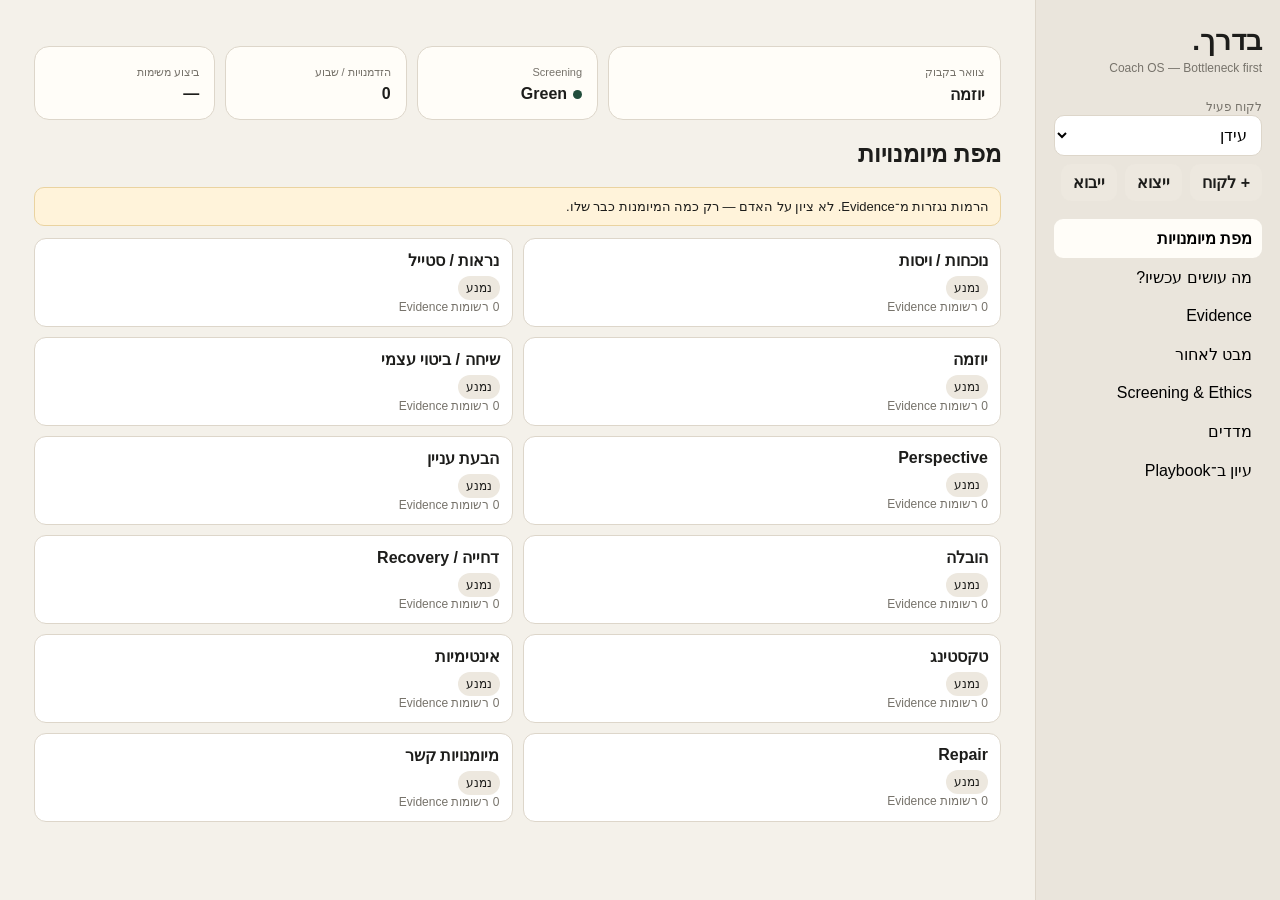
==== coach/index.html @ 65c81661 "Add files via upload" ====
<!DOCTYPE html>
<html lang="he" dir="rtl">
<head>
<meta charset="utf-8"><meta name="viewport" content="width=device-width,initial-scale=1">
<title>בדרך — Coach OS</title>
<style>
:root{--bg:#f4f1ea;--panel:#fffdf8;--ink:#1d1d1b;--muted:#77736b;--line:#ddd6ca;--green:#214d3b;--green2:#dfe9e3;--yellow:#9d7a37;--red:#9f4940;--soft:#ede8df}
*{box-sizing:border-box}
body{margin:0;font-family:Arial,sans-serif;background:var(--bg);color:var(--ink)}
.app{display:grid;grid-template-columns:245px 1fr;min-height:100vh}
aside{background:#eae5dc;border-left:1px solid var(--line);padding:24px 18px;position:sticky;top:0;height:100vh}
.brand{font-size:28px;font-weight:800}.sub,.tiny,.note{color:var(--muted);font-size:12px}.sub{margin:4px 0 22px}
button,input,textarea,select{font:inherit}
input,textarea,select{width:100%;padding:10px;border:1px solid var(--line);border-radius:10px;background:#fff}
textarea{min-height:85px;resize:vertical;line-height:1.5}
.row{display:flex;gap:8px;align-items:center;flex-wrap:wrap}
.btn{border:0;border-radius:10px;padding:9px 12px;background:var(--green);color:#fff;font-weight:700;cursor:pointer}
.btn.secondary{background:var(--soft);color:var(--ink)}
nav{margin-top:18px}
nav button{width:100%;border:0;background:transparent;text-align:right;padding:10px;border-radius:9px;cursor:pointer}
nav button.active{background:var(--panel);font-weight:700}
main{padding:28px 34px 60px;max-width:1250px;width:100%;margin:auto}
.topbar{display:grid;grid-template-columns:1.3fr repeat(3,.6fr);gap:10px;margin-bottom:18px}
.topcard,.card{background:var(--panel);border:1px solid var(--line);border-radius:15px;padding:15px}
.topcard small{color:var(--muted);font-size:11px}.topcard b{display:block;margin-top:5px}
.page{display:none}.page.active{display:block}
.grid{display:grid;grid-template-columns:1fr 1fr;gap:14px}
.skills{display:grid;grid-template-columns:1fr 1fr;gap:10px}
.skill,.ev,.playbook{background:#fff;border:1px solid var(--line);border-radius:12px;padding:12px}
.skill{cursor:pointer}
.level{display:inline-block;padding:5px 8px;border-radius:999px;background:var(--soft);font-size:12px;margin-top:6px}
.good{background:var(--green2);color:var(--green)}
.label{display:block;font-size:12px;color:var(--muted);font-weight:700;margin:12px 0 6px}
.warning{padding:11px;border-radius:10px;background:#fff3da;border:1px solid #ead3a0;font-size:13px}
.redbox{padding:11px;border-radius:10px;background:#f8e5e3;border:1px solid #e6b9b4;font-size:13px}
.route-result{background:#173c2e;color:#fff;padding:16px;border-radius:13px;margin-top:12px}
.dot{width:9px;height:9px;border-radius:50%;display:inline-block;margin-left:6px}
.green{background:var(--green)}.yellow{background:var(--yellow)}.red{background:var(--red)}
details{margin:9px 0}summary{cursor:pointer;font-weight:700}
@media(max-width:850px){.app{grid-template-columns:1fr}aside{height:auto;position:relative;border-left:0;border-bottom:1px solid var(--line)}nav{display:flex;overflow:auto}nav button{min-width:max-content}.topbar,.grid,.skills{grid-template-columns:1fr}main{padding:20px 14px}}

.playbook{padding:0;overflow:hidden}
.playbook summary{padding:16px 18px;font-size:17px;background:#fff}
.playbook[open] summary{border-bottom:1px solid var(--line)}
.playbook>div{padding:0 18px 18px}
.playbook h3{font-size:15px;margin-top:18px}
.playbook ul{margin-top:6px;padding-right:22px;line-height:1.8}
.playbook li{margin-bottom:4px}

</style>
</head>
<body>
<div class="app">
<aside>
  <div class="brand">בדרך.</div>
  <div class="sub">Coach OS — Bottleneck first</div>
  <label class="tiny">לקוח פעיל</label>
  <select id="clientSelect"></select>
  <div class="row" style="margin-top:8px">
    <button class="btn secondary" onclick="newClient()">+ לקוח</button>
    <button class="btn secondary" onclick="exportData()">ייצוא</button>
    <label class="btn secondary">ייבוא<input hidden id="importFile" type="file" accept=".json" onchange="importData(event)"></label>
  </div>
  <nav>
    <button class="active" data-page="home">מפת מיומנויות</button>
    <button data-page="route">מה עושים עכשיו?</button>
    <button data-page="evidence">Evidence</button>
    <button data-page="review">מבט לאחור</button>
    <button data-page="screening">Screening & Ethics</button>
    <button data-page="metrics">מדדים</button>
    <button data-page="playbook">עיון ב־Playbook</button>
  </nav>
</aside>

<main>
  <div class="topbar">
    <div class="topcard"><small>צוואר בקבוק</small><b id="topBottleneck">—</b></div>
    <div class="topcard"><small>Screening</small><b id="topScreening">—</b></div>
    <div class="topcard"><small>הזדמנויות / שבוע</small><b id="topOpp">0</b></div>
    <div class="topcard"><small>ביצוע משימות</small><b id="topCompletion">—</b></div>
  </div>

  <section id="home" class="page active">
    <h1>מפת מיומנויות</h1>
    <div class="warning">הרמות נגזרות מ־Evidence. לא ציון על האדם — רק כמה המיומנות כבר שלו.</div>
    <div id="skills" class="skills" style="margin-top:12px"></div>
  </section>

  <section id="route" class="page">
    <h1>מה עושים עכשיו?</h1>
    <div class="grid">
      <div class="card">
        <h2>Routing</h2>
        <div class="note" id="routeSafetySummary"></div>

        <span class="label">יש מספיק הזדמנויות?</span>
        <select id="rOpp"><option value="">לא נענה</option><option value="yes">כן</option><option value="no">לא</option></select>

        <span class="label">מצליח להדגים בחדר?</span>
        <select id="rRoom"><option value="">לא נענה</option><option value="yes">כן</option><option value="no">לא</option></select>

        <span class="label">מבצע בעולם האמיתי?</span>
        <select id="rField"><option value="">לא נענה</option><option value="yes">כן</option><option value="no">לא</option></select>

        <span class="label">Arousal 0–10</span>
        <input id="rArousal" type="number" min="0" max="10" placeholder="0–10">

        <span class="label">Depth trigger?</span>
        <select id="rDepth"><option value="">לא נענה</option><option value="no">לא</option><option value="yes">כן</option></select>

        <button class="btn" style="margin-top:12px" onclick="computeRoute()">הפק Route</button>
        <div id="routeResult"></div>
      </div>

      <div class="card">
        <h2>החלטת עבודה</h2>
        <span class="label">Current Bottleneck</span>
        <select id="bottleneckSelect"></select>
        <span class="label">השערה</span>
        <textarea id="hypothesis"></textarea>
        <span class="label">תחזית</span>
        <textarea id="prediction" placeholder="אם נעשה X, אני מצפה לראות Y"></textarea>
        <span class="label">Practice</span>
        <textarea id="practicePlan"></textarea>
        <span class="label">Exposure הבא</span>
        <textarea id="exposurePlan"></textarea>
        <button class="btn" onclick="saveRouteDecision()">שמור החלטה</button>
        <span id="routeValidationMsg" class="tiny"></span>
      </div>
    </div>
  </section>

  <section id="evidence" class="page">
    <h1>Evidence</h1>
    <div class="grid">
      <div class="card">
        <span class="label">Skill</span><select id="evSkill"></select>
        <span class="label">הקשר</span><input id="evContext" placeholder="הקשר בלבד — בלי שמות או פרטים מזהים">
        <span class="label">מקור</span><select id="evObserved"><option value="true">נצפה / הוקלט</option><option value="false">דיווח עצמי</option></select>
        <span class="label">מה קרה</span><textarea id="evNote" placeholder="התנהגות בלבד — בלי שמות או פרטים מזהים"></textarea>
        <span class="label">רמת ביצוע</span><select id="evPerformance"><option value="0">נמנע</option><option value="1">עם תמיכה</option><option value="2">מבצע לבד</option><option value="3">מכייל</option><option value="4">עצמאי</option></select>
        <span class="label">Arousal</span><input id="evArousal" type="number" min="0" max="10" value="5">
        <button class="btn" onclick="addEvidence()">שמור Evidence</button>
      </div>
      <div class="card"><h2>היסטוריה</h2><div id="evidenceList"></div></div>
    </div>
  </section>

  <section id="review" class="page">
    <h1>מבט לאחור</h1>
    <div class="grid">
      <div class="card">
        <span class="label">מה אתה מרגיש שעבדנו עליו?</span><textarea data-field="review1"></textarea>
        <span class="label">מה באמת השתנה?</span><textarea data-field="review2"></textarea>
        <span class="label">איפה לא זזנו מספיק?</span><textarea data-field="review3"></textarea>
        <span class="label">על מה דיברנו הרבה אבל עשינו מעט?</span><textarea data-field="review4"></textarea>
      </div>
      <div class="card">
        <span class="label">אם היית ממשיך לבד מחר, איפה היית הכי פחות בטוח?</span><textarea data-field="review5"></textarea>
        <span class="label">הפער בין מה שאני חשבתי למה שהוא חווה</span><textarea data-field="coachGap"></textarea>
      </div>
    </div>
  </section>

  <section id="screening" class="page">
    <h1>Screening & Ethics</h1>
    <div class="grid">
      <div class="card">
        <span class="label">סטטוס</span><select id="screeningStatus"><option>Green</option><option>Yellow</option><option>Red</option></select>
        <span class="label">Re-screen</span><input id="rescreenDate" type="date">
        <span class="label">מה נצפה</span><textarea id="screeningNote" placeholder="תיאור התנהגותי בלבד, לא אבחנה"></textarea>
        <div class="warning">Yellow = עבודה מוגבלת וזהירה. Red = גבול מסגרת.</div>
      </div>
      <div class="card">
        <h2>Ethical Floor</h2>
        <label><input type="checkbox" id="eth1"> מכבד “לא” בלי שכנוע</label><br><br>
        <label><input type="checkbox" id="eth2"> אין הטעיה לגבי כוונה</label><br><br>
        <label><input type="checkbox" id="eth3"> אין תוכן מיני לא מבוקש</label><br><br>
        <label><input type="checkbox" id="eth4"> אין לחץ כשקשה לצד השני לעזוב</label><br><br>
        <label><input type="checkbox" id="eth5"> מסוגל לקחת אחריות ולתקן</label>
        <div class="redbox" style="margin-top:12px">אם הרצפה האתית לא מתקיימת — המנוע נעצר.</div>
        <button class="btn" style="margin-top:12px" onclick="saveScreening()">שמור</button>
      </div>
    </div>
  </section>

  <section id="metrics" class="page">
    <h1>מדדים</h1>
    <div class="grid">
      <div class="card">
        <span class="label">הזדמנויות / שבוע</span><input id="mOpp" type="number" min="0">
        <span class="label">משימות שנקבעו</span><input id="mAssigned" type="number" min="0">
        <span class="label">משימות שבוצעו</span><input id="mDone" type="number" min="0">
        <span class="label">זמן השהיה עד יוזמה</span><input id="mLatency" type="number" min="0">
        <span class="label">Recovery אחרי דחייה (שעות)</span><input id="mRecovery" type="number" min="0">
        <span class="label">דקות Practice</span><input id="mPractice" type="number" min="0">
        <button class="btn" onclick="saveMetrics()">שמור מדדים</button>
      </div>
      <div class="card">
        <div class="row"><h2>Prediction Log</h2><b id="predictionAccuracy">Accuracy: —</b></div>
        <div id="predictionLog"></div>
      </div>
    </div>
  </section>

  <section id="playbook" class="page">
    <h1>עיון ב־Playbook</h1>
    <p class="note">ספר עיון, לא המסילה של התהליך.</p>
    <div id="playbookList"></div>
  </section>
</main>
</div>

<script>
const SKILLS=[['presence','נוכחות / ויסות'],['appearance','נראות / סטייל'],['initiative','יוזמה'],['conversation','שיחה / ביטוי עצמי'],['perspective','Perspective'],['interest','הבעת עניין'],['leadership','הובלה'],['rejection','דחייה / Recovery'],['texting','טקסטינג'],['intimacy','אינטימיות'],['repair','Repair'],['relationship','מיומנויות קשר']].map(x=>({id:x[0],name:x[1]}));
const LEVELS=['נמנע','עם תמיכה','מבצע לבד','מכייל','עצמאי'];
const PLAYBOOKS=[{"title": "מיפוי ונקודת פתיחה", "purpose": "לבנות תמונת מצב אמיתית של איפה האדם נמצא היום: מה הוא רוצה, מה כבר עובד, איפה הוא נמנע, ואיפה קיים פער בין מה שהוא יודע לבין מה שהוא עושה. המטרה היא לא להבין אותו עד הסוף, אלא להבין מספיק כדי לזהות 1–3 Bottlenecks שאפשר לבדוק בעולם.", "understand": ["מה הוא באמת רוצה שייראה אחרת בעוד 2–3 חודשים.", "איפה יש חוסר ניסיון, ואיפה דווקא יש ידיעה בלי פעולה.", "כמה תגובות של נשים משפיעות על הערך העצמי שלו.", "איך הוא תופס את הנראות, הנוכחות והיכולת החברתית שלו.", "מה קורה ברגע שלפני הימנעות.", "איפה הוא כבר חזק וחשוב לא לפרק משהו שעובד."], "questions": ["אם בעוד שלושה חודשים התהליך עובד — מה שונה בחיים שלך?", "מה הדבר שהכי מתסכל אותך היום סביב נשים, דייטינג או ביטחון?", "מה כבר ניסית עד היום ומה הרגיש שכן עבד?", "מתי בפעם האחרונה רצית לעשות משהו ולא עשית?", "מה אמרת לעצמך באותו רגע?", "מה יותר מפחיד אותך: לקבל לא, או להצליח ואז לא לדעת מה לעשות?", "איפה בחיים אתה דווקא כן מרגיש בטוח ונוכח?", "עד כמה תגובה של אישה משפיעה על איך שאתה מרגיש לגבי עצמך?", "איך אתה חושב שאנשים קוראים אותך כשאתה נכנס לחדר?", "איפה אתה מרגיש שאתה יודע מה לעשות אבל לא מצליח להביא את זה לעולם?", "אם היית צריך לנחש — מה הדבר המרכזי שעוצר אותך כרגע?", "אם הייתי שואל חבר טוב שלך מה החוזקה הכי גדולה שלך מול אנשים — מה הוא היה אומר?"], "look": ["הימנעות שמתחפשת ל'אין הזדמנויות'.", "נשים כמדד לערך או כהוכחה לזהות.", "פער גדול בין יכולת חברתית כללית להתנהגות מול משיכה.", "נטייה לנתח במקום לפעול.", "פער בין האופן שבו הוא מתאר את עצמו לבין מה שנראה בחדר.", "ציפייה שהמאמן 'ייתן לו תשובה' במקום שהוא ילמד לקרוא את עצמו."], "exercises": ["תרגיל המראה: 'מה יש בי שאין בך?' ואז 'מה יש בך שאין בי?'.", "מפת חוזקות: חזק / מתפתח / מגביל כרגע.", "'מה קורה רגע לפני': ראיתי → חשבתי → הרגשתי → אמרתי לעצמי → עשיתי.", "מיקרו־פעולה אחת כבר מתוך הפגישה."], "progress": ["יש 1–3 Bottlenecks שניתן לבדוק התנהגותית.", "הלקוח מסוגל לתאר דפוס בלי להפוך אותו לזהות.", "יש לפחות חוזקה אחת שהוא מכיר בה.", "נבחרה פעולה אחת ברורה לשבוע הקרוב."], "leave": "עוברים הלאה כשיש תמונת מצב מספיק טובה כדי לפעול. לא צריך 'לסגור את הסיפור' של האדם לפני שמתחילים Practice או Exposure.", "next": "בחר Bottleneck אחד בלבד והעבר אותו ל־Routing. אם אין מספיק Evidence, תכנן Exposure שמטרתו לאסוף מידע ולא 'להצליח'."}, {"title": "נראות ונוכחות", "purpose": "לבדוק האם האופן שבו האדם נראה, מחזיק את הגוף ומופיע במרחב תומך בזהות שהוא רוצה להביא — או מסתיר אותה. המטרה אינה להפוך אותו למישהו אחר אלא לצמצם את הפער בין מי שהוא לבין מה שאנשים פוגשים מבחוץ.", "understand": ["איך הוא רואה את עצמו חיצונית לעומת איך אחרים עשויים לראות אותו.", "האם לבוש וטיפוח הם בחירה או ברירת מחדל.", "כמה הוא מרשה לעצמו להיות נראה.", "מה הגוף עושה במצבי לחץ או משיכה.", "איך קשר עין, קצב דיבור וטלפון משפיעים על הנוכחות."], "questions": ["כשאתה מסתכל במראה — מה אתה רואה ראשון?", "מה אתה אוהב בנראות שלך ומה היית רוצה לשפר?", "כשאתה בוחר בגדים, אתה בוחר מה שאתה אוהב או מה שלא ימשוך תשומת לב?", "יש משהו שהיית רוצה ללבוש אבל מרגיש לך 'יותר מדי'?", "מה היית רוצה שאדם ירגיש בעשר השניות הראשונות שהוא פוגש אותך?", "מה הגוף שלך עושה כשאתה נכנס למקום לא מוכר?", "איפה הידיים שלך נמצאות כשאתה לחוץ?", "מה קורה לקשר העין שלך כשמישהי מוצאת חן בעיניך?", "אתה מדבר מהר יותר כשאתה רוצה להרשים?", "עד כמה הטלפון משמש לך כמקום לברוח אליו במרחב ציבורי?", "מתי בפעם האחרונה הרגשת שאתה באמת נראה טוב ונוכח?", "אם היינו מצלמים אותך נכנס לבר עכשיו — מה היית רוצה לשנות?"], "look": ["פחד מלהיות נראה שמתחפש ל'אני פשוט צנוע'.", "סטייל חסר בחירה שמספר סיפור שלא מתאים לאדם.", "התכווצות פיזית סביב אנשים שהוא מעריך או נמשך אליהם.", "קצב דיבור גבוה שמבטא צורך להוכיח.", "תלות חזקה באישור חיצוני לנראות."], "exercises": ["לצאת מהחדר ולהיכנס מחדש תוך תצפית על קצב, מבט, יציבה וטלפון.", "'אותו אדם, שתי נוכחויות': רגיל מול 'כאילו מותר לי להיות פה'.", "קשר עין שקט של כמה שניות בלי למלא מיד את החלל.", "בחירת 2–3 לוקים/תמונות שמרגישים הכי 'אני' והבנת המכנה המשותף.", "שינוי אחד קטן בזמן אמת — שרוולים, יציבה, קצב, טיפוח או פריט."], "progress": ["הוא מסוגל לזהות מה הוא אוהב בנראות שלו ולא רק מה חסר.", "יש שינוי חיצוני אחד פרקטי ובר־ביצוע.", "קשר עין ונוכחות מרגישים פחות כמו 'משחק'.", "הוא מסוגל להיות במרחב בלי לברוח מיד לטלפון."], "leave": "עוברים הלאה כשנראות כבר אינה Bottleneck מרכזי. אין צורך להפוך את הלקוח ל'מושלם' חיצונית לפני שעובדים על יוזמה או שיחה.", "next": "קבע שינוי חיצוני אחד ו־Exposure של 'להיות נראה' בעולם. אסוף Evidence על נוכחות, לא רק תמונות לפני/אחרי."}, {"title": "שיחה והבאת עצמי", "purpose": "לעבור משיחה שמנוהלת כמו ראיון או מבחן לשיחה שבה האדם באמת נמצא, מגיב, משתף ומביא דעה. המטרה היא לא לתת עוד נושאים לשיחה אלא להפחית Performance ולבנות ביטוי עצמי.", "understand": ["האם הוא מקשיב או מכין את המשפט הבא.", "האם הוא מרגיש אחראי להחזיק את כל השיחה.", "כמה הוא משתף מעצמו לעומת שואל בלבד.", "כמה הוא מרשה לעצמו לא להסכים.", "האם הוא בודק אם הוא עצמו נהנה."], "questions": ["על מה אתה חושב בזמן שאתה מדבר עם מישהי?", "אתה באמת מקשיב או כבר מחפש מה להגיד אחר כך?", "מה קורה לך כשיש שתיקה?", "אתה מרגיש שאתה צריך להיות מעניין כל הזמן?", "כמה שאלות אתה שואל לעומת כמה אתה משתף?", "מה אתה עושה כשאין לך שאלה הבאה?", "עד כמה קל לך להביע דעה שעלולה לא למצוא חן?", "מה אתה רוצה שהיא תחשוב עליך תוך כדי השיחה?", "יש דברים שאתה מספר כדי להרשים ולא כי הם באמת רלוונטיים?", "עם חברים טובים — מה יוצא ממך שלא יוצא בדייט?", "מתי בפעם האחרונה אמרת משהו בלי לדעת איך הוא יתקבל?", "אתה בודק אם אתה רוצה שהשיחה תמשיך, או רק אם היא רוצה?"], "look": ["ראיון: שאלה אחרי שאלה בלי תגובה אישית.", "Performance: צורך להיות מצחיק/מעניין/מרשים.", "People pleasing: הסכמה אוטומטית וחוסר עמדה.", "חוסר סבילות לשתיקה.", "עיסוק עצמי גבוה שמונע סקרנות אמיתית."], "exercises": ["3 דקות שיחה בלי לשאול אף שאלה.", "המאמן נותן תשובות קצרות בכוונה והלקוח צריך להישאר נוכח.", "תרגול אי־הסכמה קטנה בלי להתנצל.", "אותו סיפור פעם אחת יבש ופעם שנייה עם דעה, רגש ופרט אישי.", "סיום יזום של שיחה שלא מעניינת אותו — כדי לתרגל בחירה."], "progress": ["הוא מגיב למה שנאמר במקום לקפוץ לשאלה הבאה.", "יש יותר דעה, הומור וסיפור אישי.", "שתיקה אינה נחווית מיד ככישלון.", "הוא מסוגל להבחין אם הוא עצמו נהנה."], "leave": "עוברים הלאה כששיחה בסיסית כבר זורמת מספיק כדי לאפשר כוונה, פלירטוט והבעת עניין. לא צריך כריזמה מושלמת.", "next": "Exposure שבו ה־KPI הוא ביטוי עצמי אחד, שתיקה אחת שלא מולאה, ובדיקה אחת של 'האם אני נהנה?'."}, {"title": "פלירטוט והבעת עניין", "purpose": "לעזור לאדם לעבור משיחה ניטרלית לשיחה שבה יש כוונה — בלי להתנצל על הרצון שלו ובלי להפוך אותו ללחץ. המטרה היא נוכחות ובהירות, לא 'טכניקות פלירטוט'.", "understand": ["כמה בושה קיימת סביב עצם הרצון.", "האם הוא מסתיר עניין כדי להימנע מדחייה.", "האם הוא יודע לקרוא הדדיות בסיסית.", "כמה ודאות הוא צריך לפני צעד קטן.", "האם פלירטוט מרגיש לו כמו 'להיות מישהו אחר'."], "questions": ["מה אתה חושב שיקרה אם יהיה ברור שאתה מעוניין?", "מה מביך אותך בלהראות משיכה?", "מה יותר מפחיד: לקבל לא, או שהיא תדע שאתה רוצה אותה?", "איך אתה מראה עניין היום, אם בכלל?", "מה ההבדל אצלך בין להיות נחמד לבין להיות פלרטטן?", "מה מרגיש לך 'יותר מדי'?", "כמה ודאות אתה מחפש לפני מחמאה או קשר עין?", "מה אתה עושה אם היא לא מחזירה את אותה אנרגיה?", "מה אתה עושה אם דווקא כן מחזירה?", "האם אתה מרשה לעצמך להיות מיני או שזה מיד מרגיש לא בסדר?", "איך אתה יודע שמישהי רוצה שהאינטראקציה תמשיך?", "מה הצעד הכי קטן שהיה הופך את הכוונה שלך לקצת יותר ברורה?"], "look": ["בושה סביב רצון או מיניות.", "Nice Guy pattern: רצון מוסתר ומאוחר יותר תסכול.", "ניטרליות מוגזמת כדי לא להסתכן.", "חיפוש 100% ודאות לפני כל פעולה.", "שימוש בטכניקות במקום תגובה לאדם שמולו."], "exercises": ["קשר עין + שתיקה קצרה במקום מילוי מיידי.", "מחמאה ספציפית בלי למחוק אותה מיד בצחוק.", "אותו משפט בשלוש גרסאות: ניטרלי / אישי / פלרטטני.", "תרגול מיקרו־סיכון: אמירה שמבהירה מעט עניין.", "תרגול נסיגה טבעית כשהעניין לא חוזר."], "progress": ["הוא מסוגל להבהיר עניין בלי התנצלות.", "הוא קורא אם האנרגיה חוזרת ולא רק 'מבצע טכניקה'.", "הוא מסוגל לשאת מבוכה קטנה.", "הוא מבין שרצון אינו לחץ."], "leave": "עוברים הלאה כשהוא מסוגל לבטא עניין ברמה בסיסית ולקרוא תגובה. אם אין Perspective בסיסי — חוזרים אליו לפני שמעלים עוצמה.", "next": "Exposure אחד שבו המטרה אינה מספר/דייט אלא מיקרו־סיכון ברור + קריאת תגובה."}, {"title": "Perspective והובלה", "purpose": "לפתח יכולת לקרוא את האדם שמולו, להבחין בהשקעה והדדיות, ולהציע צעד הבא בלי לחכות לוודאות מוחלטת. במקביל, להחזיר ללקוח את העובדה שגם הוא בוחר — לא רק נבחר.", "understand": ["איך הוא מפרש סימני עניין או חוסר עניין.", "האם הוא נשען על סימן יחיד או על דפוס.", "כמה הוא מחכה שהצד השני יוביל.", "איך הוא מגיב לעמימות.", "האם הוא בודק מה הוא עצמו רוצה."], "questions": ["מה מבחינתך אומר שמישהי בעניין?", "מה נחשב השקעה מצידה?", "איך אתה מבדיל בין נימוס לבין עניין?", "מה אתה עושה כשיש סימנים מעורבים?", "מה אתה רוצה שיקרה עכשיו באינטראקציה?", "אם אתה רוצה לראות אותה שוב — מה עוצר אותך מלבקש מספר?", "למה מספר ולא אינסטגרם? ומה קורה אם היא מעדיפה אינסטגרם?", "מה אתה עושה אם היא אומרת 'נראה' או 'אולי'?", "כמה זמן אתה ממשיך כשהאנרגיה יורדת?", "קרה שקראת מצב לא נכון? איך תיקנת?", "אתה רוצה אותה — או רוצה שהיא תרצה אותך?", "מתי לאחרונה אתה היית זה שבחר לא להמשיך?"], "look": ["סימן יחיד שמפורש כהוכחה.", "צורך בוודאות מלאה לפני הובלה.", "רדיפה אחרי עמימות.", "התמקדות ב'האם היא רוצה אותי' במקום 'האם יש כאן הדדיות'.", "חוסר Repair אחרי קריאה לא נכונה."], "exercises": ["Calibration Loop: פעולה → תגובה → פירוש → התאמה.", "תרגול בקשת מספר בכמה סגנונות טבעיים.", "תרגול תגובה ל'נראה / אולי / עמוסה השבוע'.", "Repair: 'קראתי את זה לא נכון' / הורדת הילוך בלי קריסה.", "תרגול בחירה: לזהות מקרה שבו הלקוח עצמו לא רוצה להמשיך."], "progress": ["הוא מזהה השקעה כדפוס, לא כסימן קסם.", "הוא מסוגל להציע צעד הבא בלי 100% ודאות.", "הוא יודע לשחרר כשאין תנועה בחזרה.", "הוא מסוגל לתקן קריאה לא נכונה.", "הוא זוכר שגם הרצון שלו חשוב."], "leave": "עוברים הלאה כשהלקוח יכול להוביל צעד קטן, לקרוא תגובה ולשחרר כשצריך. אם הוא עדיין לא מבצע בעולם — Route ל־Exposure ולא לעוד הסבר.", "next": "Exposure עם צעד ממשי: בקשת מספר, הצעת דייט, או בחירה לא להמשיך. Evidence צריך לתעד גם את תגובת הצד השני וגם את הכיול שלו."}, {"title": "דייט ואינטימיות", "purpose": "לעזור לאדם להיות בדייט באופן רומנטי ונוכח, להביע משיכה ולתת לקרבה להיבנות בצורה הדדית וברורה. אינטימיות אינה יעד שצריך להשיג אלא אזור שדורש יותר הקשבה, בהירות ויכולת לעצור.", "understand": ["איך דייט נראה אצלו בפועל.", "האם הוא הופך אותו לראיון או למבחן.", "כמה הוא מחובר לרצון שלו מול לחץ 'להתקדם'.", "איך הוא קורא נוחות, הדדיות וגבולות.", "מה סקס או נשיקה מסמלים עבור הערך העצמי שלו."], "questions": ["איך נראה דייט טיפוסי שלך מתחילתו ועד סופו?", "מתי בדרך כלל ברור שיש משיכה?", "מה קורה לך בגוף כשיש קרבה פיזית?", "מה אתה חושב שאתה 'אמור' לעשות בדייט?", "מה אתה עושה אם אתה רוצה להתקרב ולא בטוח שהיא רוצה?", "איך אתה יודע שהצד השני נוח?", "מה סקס או נשיקה אומרים לך על ההצלחה של הדייט?", "אם הדייט טוב אבל לא מתקדם פיזית — הוא עדיין נחשב טוב?", "עד כמה קל לך להגיד מה אתה רוצה בצורה ישירה?", "מה קורה אם היא אומרת לא או נראית לא בטוחה?", "אתה מסוגל לעצור בלי להרגיש שנכשלת?", "אתה בכלל בודק אם אתה רוצה את הקרבה הזו או רק אם אתה יכול להשיג אותה?"], "look": ["דייט כראיון בלי מתח רומנטי.", "אינטימיות כמדד לערך או הצלחה.", "לחץ להתקדם בגלל 'מה שצריך'.", "פחד מכל יוזמה פיזית גם כשיש הדדיות.", "חוסר קריאה של עמימות או קושי לעצור."], "exercises": ["סימולציית דייט עם מעבר מנייטרלי לרומנטי.", "'יש עוד צעד?' — מה אני רוצה ומה אני צריך לראות לפני שאני עושה אותו.", "תרגול בהירות מילולית סביב רצון וגבולות.", "Repair אחרי קריאה לא נכונה או רגע מביך."], "progress": ["הוא מסוגל להביע משיכה בלי להפוך אותה ליעד.", "הוא קורא הדדיות לפני העלאת עוצמה.", "הוא מסוגל לעצור בלי קריסה.", "הוא פחות עסוק ב'איך הדייט אמור להסתיים'."], "leave": "עוברים הלאה כשהאינטימיות כבר אינה מנוהלת רק על ידי פחד או הישגיות. אם עולה מצוקה עמוקה או חומר מחוץ למסגרת coaching — לא מנסים 'לפתור' אותו כאן.", "next": "דייט עם KPI התנהגותי: נוכחות, ביטוי משיכה, קריאת הדדיות, וכבוד מלא לעצירה."}, {"title": "דחייה והתאוששות", "purpose": "ללמד את הלקוח להפוך דחייה מאירוע שמגדיר אותו למידע שהוא מסוגל לעבד ולחזור ממנו לחיים. המטרה אינה שלא יכאב — אלא שהכאב לא ינהל את הזהות או יוביל להרס עצמי.", "understand": ["איזה סיפור הוא מספר לעצמו מיד אחרי דחייה.", "כמה זמן לוקח לו להתאושש.", "האם הוא מחפש הסבר שאין לו דרך לדעת.", "האם דחייה גורמת להימנעות, כעס או חיפוש אישור חדש.", "האם יש דפוס חוזר שבאמת שווה ללמוד ממנו."], "questions": ["מה הדבר הראשון שסיפרת לעצמך אחרי הדחייה?", "מה אתה יודע בוודאות ומה אתה רק מנחש?", "מה לדעתך הדחייה אומרת עליך?", "מה היית אומר לחבר טוב שהיה במצב הזה?", "אתה חושב שקראת את הסיטואציה טוב?", "האם יש פה משהו שחוזר בכמה מקרים או שזה אירוע בודד?", "כמה זמן לוקח לך לחזור לעצמך?", "מה אתה עושה מיד אחרי — נעלם, מנתח, מחפש מישהי אחרת, כועס?", "אתה מחפש הסבר כי יש באמת מה ללמוד או כי קשה לך להישאר באי־ודאות?", "מה הדבר הבריא הבא שאתה יכול לעשות בלי להוכיח שום דבר?", "מה השתנה בדחיות היום לעומת לפני כמה חודשים?", "מה היית רוצה שהדחייה לא תיקח ממך?"], "look": ["'אני לא מספיק' כהסקה אוטומטית.", "חיפוש אשמה או הסבר מוחלט.", "ריצה לאישור חיצוני חדש.", "היעלמות ארוכה מהעולם.", "כעס או עוינות כלפי נשים.", "עיבוד אינסופי שמתחפש ללמידה."], "exercises": ["עובדה / פרשנות / זהות.", "Debrief מוגבל ל־5–10 דקות.", "בחירת פעולה הבאה רק אחרי שהרגש מתיישב.", "השוואת זמן Recovery בין אירועים.", "תרגול 'אני לא יודע למה, וזה בסדר' כשאין מידע."], "progress": ["דחייה עדיין מבאסת אבל פחות מוחקת.", "הוא מסוגל לומר 'אני לא יודע למה'.", "זמן Recovery מתקצר.", "הוא מזהה אם יש דפוס אמיתי בלי להמציא אחד.", "הוא חוזר לפעולה בלי נקמה או הוכחה."], "leave": "עוברים הלאה כשדחייה כבר לא חוסמת שבועות של פעולה. לא צריך לגרום ללקוח 'לא להיפגע'. אם יש קריסה משמעותית או ירידה בתפקוד — Re-screen.", "next": "Exposure שמתאים לרמתו + מדידת Recovery. Evidence כולל גם מה קרה אחרי האירוע, לא רק את הדחייה עצמה."}, {"title": "אינטגרציה ועצמאות", "purpose": "לחבר את הדרך שעבר הלקוח ולבדוק מה באמת נהיה שלו. המטרה אינה לסכם ידע אלא לבדוק האם הוא מסוגל לזהות Bottleneck, לבחור פעולה, לבצע, לקרוא את התוצאה ולתקן — בלי שאתה מחזיק עבורו את התהליך.", "understand": ["אילו מיומנויות כבר יציבות גם בלי הכנה.", "איפה עדיין יש תלות במאמן.", "האם הלקוח יודע לבצע Debrief עצמאי.", "האם הוא מסוגל לבחור Exposure בעצמו.", "האם יש צורך ב־Fade, Pause, Maintenance או המשך עבודה."], "questions": ["מה אתה עושה היום שלא עשית בתחילת הדרך?", "מה מפחיד אותך פחות?", "איזה משהו שפעם דרש מאמץ נהיה יותר טבעי?", "איפה אתה עדיין מרגיש אותו אדם בדיוק?", "כשאתה נמנע היום — אתה מזהה את זה בזמן?", "מה אתה עושה אחרי דחייה היום?", "כשאתה לא יודע מה להגיד — מה אתה עושה?", "כשאתה רוצה משהו — אתה יודע לתת לו צורה?", "איזה Bottleneck היית מזהה לעצמך עכשיו?", "איזה Exposure היית בונה לעצמך השבוע?", "מה אתה יודע לעשות לבד היום שלא היית יודע לעשות בתחילת התהליך?", "אם לא הייתי פה מחר — איפה עדיין היית צריך עזרה?"], "look": ["פעולה שקיימת רק כשהמאמן מציב משימה.", "תלות ב־Debrief שלך.", "קושי לבחור קושי מתאים לבד.", "מיומנות מרכזית אחת שעדיין לא עברה לעולם.", "המשך תהליך רק כי 'עוד לא סיימנו את כל הנושאים'."], "exercises": ["הלקוח מאמן את עצמו על סיטואציה אמיתית.", "חזרה לתרגיל המראה מהמפגש הראשון.", "הלקוח בונה Exposure לבד ומנמק למה בחר אותו.", "Cold Check של Skill מרכזי בלי הכנה.", "בניית תוכנית 30 יום עצמאית."], "progress": ["הוא יוזם בלי דחיפה.", "הוא מזהה Bottleneck ומציע צעד מתאים.", "הוא יודע לעשות Debrief בלי למחוק את עצמו.", "הוא מסוגל לבחור לא להמשיך אינטראקציה.", "הוא יוצר הזדמנויות ולא מחכה להן.", "הוא יודע מתי לפעול, מתי להעמיק ומתי לשחרר."], "leave": "התהליך לא מסתיים כי 'עברנו את שמונה התחנות'. הוא מסתיים כשהלקוח מסוגל להחזיק את הלולאה בעצמו או כשאין יותר הצדקה מקצועית להמשך במסגרת הנוכחית.", "next": "Fade, Pause או תוכנית 30 יום. אפשר לקבוע Follow-up מאוחר יותר במקום להמשיך פגישות רק מתוך אינרציה."}];

let DB=JSON.parse(localStorage.getItem('baderech_coach_os')||'null')||{clients:{},active:null};
const uid=()=>Math.random().toString(36).slice(2,10);

function seed(name='עידן'){
  const id=uid();
  DB.clients[id]={id,name,bottleneck:'initiative',screening:{status:'Green',note:'',rescreen:'',eth:[false,false,false,false,false]},metrics:{opp:0,assigned:0,done:0,latency:'',recovery:'',practice:''},evidence:[],routes:[],fields:{}};
  DB.active=id;save();
}
if(!DB.active||!DB.clients[DB.active])seed();
function c(){return DB.clients[DB.active]}
function save(){localStorage.setItem('baderech_coach_os',JSON.stringify(DB));refresh()}

document.querySelectorAll('nav button').forEach(b=>b.onclick=()=>{
  document.querySelectorAll('nav button').forEach(x=>x.classList.remove('active'));
  document.querySelectorAll('.page').forEach(x=>x.classList.remove('active'));
  b.classList.add('active');document.getElementById(b.dataset.page).classList.add('active');
});

function levelFor(id){
  const ev=c().evidence.filter(e=>e.skill===id);
  if(!ev.length)return 0;
  for(let l=4;l>=1;l--){
    const a=ev.filter(e=>+e.performance>=l),ctx=new Set(a.map(e=>e.context).filter(Boolean)),obs=a.filter(e=>e.observed).length;
    if(a.length>=3&&ctx.size>=2&&obs>=1)return l;
  }
  return Math.min(1,Math.max(...ev.map(e=>+e.performance)));
}
function renderClients(){
  clientSelect.innerHTML='';
  Object.values(DB.clients).forEach(x=>{const o=document.createElement('option');o.value=x.id;o.textContent=x.name;o.selected=x.id===DB.active;clientSelect.appendChild(o)});
  clientSelect.onchange=e=>{DB.active=e.target.value;save()};
}
function newClient(){const n=prompt('שם הלקוח');if(!n)return;seed(n)}
function renderTop(){
  const s=SKILLS.find(x=>x.id===c().bottleneck);topBottleneck.textContent=s?s.name:'—';
  const st=c().screening.status;topScreening.innerHTML=`<span class="dot ${st.toLowerCase()}"></span>${st}`;
  topOpp.textContent=c().metrics.opp||0;
  const a=+c().metrics.assigned||0,d=+c().metrics.done||0;topCompletion.textContent=a?Math.round(d/a*100)+'%':'—';
}
function renderSkills(){
  skills.innerHTML='';
  SKILLS.forEach(s=>{
    const l=levelFor(s.id),n=c().evidence.filter(e=>e.skill===s.id).length,d=document.createElement('div');
    d.className='skill';
    d.innerHTML=`<b>${s.name}</b><br><span class="level ${l>=2?'good':''}">${LEVELS[l]}</span><div class="tiny">${n} רשומות Evidence</div>`;
    d.onclick=()=>{document.querySelector('[data-page="evidence"]').click();evSkill.value=s.id;renderEvidence(s.id)};
    skills.appendChild(d);
  });
}
function fillSkills(){
  [evSkill,bottleneckSelect].forEach(el=>{el.innerHTML='';SKILLS.forEach(s=>el.add(new Option(s.name,s.id)))});
  bottleneckSelect.value=c().bottleneck;
}
function addEvidence(){
  c().evidence.push({id:uid(),skill:evSkill.value,date:new Date().toISOString(),context:evContext.value.trim(),observed:evObserved.value==='true',note:evNote.value.trim(),performance:+evPerformance.value,arousal:+evArousal.value});
  evContext.value='';evNote.value='';save();
}
function renderEvidence(filter=null){
  evidenceList.innerHTML='';
  let arr=[...c().evidence].reverse();
  if(filter)arr=arr.filter(e=>e.skill===filter);
  if(!arr.length){evidenceList.innerHTML='<p class="note">עדיין אין Evidence.</p>';return}
  arr.forEach(e=>{
    const d=document.createElement('div');d.className='ev';
    const s=SKILLS.find(x=>x.id===e.skill);
    d.innerHTML=`<div class="tiny">${new Date(e.date).toLocaleDateString('he-IL')} · ${s?s.name:''} · ${e.observed?'נצפה':'דיווח עצמי'} · Arousal ${e.arousal}/10</div><b>${LEVELS[e.performance]}</b><div>${e.context||'ללא הקשר'}</div><div class="note">${e.note||''}</div>`;
    evidenceList.appendChild(d);
  });
}
function safety(){return{screen:c().screening.status,ethicsOk:(c().screening.eth||[]).every(Boolean)}}
function routeInputsComplete(){return rOpp.value&&rRoom.value&&rField.value&&rDepth.value&&rArousal.value!==''}
function renderRouteSafety(){const s=safety();routeSafetySummary.innerHTML=`Screening: <b>${s.screen}</b> · Ethical Floor: <b>${s.ethicsOk?'תקין':'לא תקין'}</b>`}
function computeRoute(){
  if(!routeInputsComplete()){routeResult.innerHTML='<div class="warning">צריך לענות על כל הקלטים.</div>';return null}
  const s=safety(),ar=+rArousal.value;let route,why;
  if(!s.ethicsOk){route='STOP / Ethical Review';why='הרצפה האתית קודמת לכל חשיפה.'}
  else if(s.screen==='Red'){route='STOP / Scope Boundary';why='המסגרת אינה מתאימה כרגע לעבודה רגילה.'}
  else if(s.screen==='Yellow'){route='Low-intensity Track';why='E2–E3 + Re-screen.'}
  else if(rOpp.value==='no'){route='Opportunity + Interactive Exposure';why='מגדילים הזדמנויות בלי להחליף חשיפה.'}
  else if(rRoom.value==='no'){route='Teach + Practice';why='המיומנות עדיין לא יציבה בחדר.'}
  else if(rField.value==='no'&&ar>=7){route='Regulation + Low Exposure';why='היכולת קיימת בחדר, העוררות גבוהה בשטח.'}
  else if(rField.value==='no'){route='Field / Exposure';why='היכולת לא עוברת לעולם.'}
  else if(rDepth.value==='yes'){route='Depth';why='דפוס עמוק ממשיך לחסום.'}
  else{route='Calibration / Raise Complexity / Fade';why='היכולת מתבצעת; בודקים עצמאות ומורכבות.'}
  routeResult.innerHTML=`<div class="route-result"><b>${route}</b><br>${why}</div>`;return route;
}
function saveRouteDecision(){
  const route=computeRoute();if(!route)return;
  c().bottleneck=bottleneckSelect.value;
  c().routes.push({id:uid(),date:new Date().toISOString(),bottleneck:c().bottleneck,hypothesis:hypothesis.value,prediction:prediction.value,practice:practicePlan.value,exposure:exposurePlan.value,route,outcome:null});
  save();
}
function setOutcome(id,o){const r=c().routes.find(x=>x.id===id);if(r){r.outcome=o;save()}}
function renderPredictions(){
  predictionLog.innerHTML='';
  const closed=c().routes.filter(r=>r.outcome),hits=closed.filter(r=>r.outcome==='hit').length;
  predictionAccuracy.textContent=closed.length?`Accuracy: ${Math.round(hits/closed.length*100)}% (${hits}/${closed.length})`:'Accuracy: —';
  [...c().routes].reverse().forEach(r=>{
    const d=document.createElement('div');d.className='ev';const s=SKILLS.find(x=>x.id===r.bottleneck);
    d.innerHTML=`<div class="tiny">${new Date(r.date).toLocaleDateString('he-IL')} · ${s?s.name:''} · ${r.outcome==='hit'?'פגע':r.outcome==='miss'?'החטיא':'פתוח'}</div><b>${r.route}</b><div class="note">השערה: ${r.hypothesis||'—'}</div><div class="note">תחזית: ${r.prediction||'—'}</div><div class="row" style="margin-top:8px"><button class="btn secondary hit">פגע</button><button class="btn secondary miss">החטיא</button></div>`;
    d.querySelector('.hit').onclick=()=>setOutcome(r.id,'hit');d.querySelector('.miss').onclick=()=>setOutcome(r.id,'miss');predictionLog.appendChild(d);
  });
}
function saveScreening(){c().screening={status:screeningStatus.value,rescreen:rescreenDate.value,note:screeningNote.value,eth:[eth1.checked,eth2.checked,eth3.checked,eth4.checked,eth5.checked]};save()}
function loadScreening(){const s=c().screening;screeningStatus.value=s.status;rescreenDate.value=s.rescreen||'';screeningNote.value=s.note||'';[eth1,eth2,eth3,eth4,eth5].forEach((e,i)=>e.checked=!!s.eth[i])}
function saveMetrics(){c().metrics={opp:mOpp.value,assigned:mAssigned.value,done:mDone.value,latency:mLatency.value,recovery:mRecovery.value,practice:mPractice.value};save()}
function loadMetrics(){const m=c().metrics;mOpp.value=m.opp||0;mAssigned.value=m.assigned||0;mDone.value=m.done||0;mLatency.value=m.latency||'';mRecovery.value=m.recovery||'';mPractice.value=m.practice||''}
function bindFields(){document.querySelectorAll('[data-field]').forEach(el=>{el.value=c().fields[el.dataset.field]||'';el.oninput=()=>{c().fields[el.dataset.field]=el.value;localStorage.setItem('baderech_coach_os',JSON.stringify(DB))}})}
function renderPlaybook(){
  playbookList.innerHTML='';
  PLAYBOOKS.forEach((p,i)=>{
    const d=document.createElement('details');
    d.className='playbook';
    d.innerHTML=`
      <summary>${i+1}. ${p.title}</summary>
      <div style="padding-top:12px;line-height:1.65">
        <h3 style="margin-bottom:6px">לשם מה נפגשים</h3>
        <p class="note" style="font-size:14px;color:var(--ink)">${p.purpose}</p>

        <h3 style="margin-bottom:6px">מה אני רוצה להבין</h3>
        <ul>${p.understand.map(x=>`<li>${x}</li>`).join('')}</ul>

        <h3 style="margin-bottom:6px">שאלות מנחות</h3>
        <ul>${p.questions.map(x=>`<li>${x}</li>`).join('')}</ul>

        <h3 style="margin-bottom:6px">מה אני מחפש בתשובות</h3>
        <ul>${p.look.map(x=>`<li>${x}</li>`).join('')}</ul>

        <h3 style="margin-bottom:6px">תרגילים אפשריים</h3>
        <ul>${p.exercises.map(x=>`<li>${x}</li>`).join('')}</ul>

        <h3 style="margin-bottom:6px">מה נחשב התקדמות</h3>
        <ul>${p.progress.map(x=>`<li>${x}</li>`).join('')}</ul>

        <h3 style="margin-bottom:6px">מתי לא להישאר בנושא</h3>
        <p class="note" style="font-size:14px;color:var(--ink)">${p.leave}</p>

        <h3 style="margin-bottom:6px">הצעד הבא</h3>
        <p class="note" style="font-size:14px;color:var(--ink)">${p.next}</p>
      </div>`;
    playbookList.appendChild(d);
  });
}
function exportData(){const b=new Blob([JSON.stringify(DB,null,2)],{type:'application/json'}),a=document.createElement('a');a.href=URL.createObjectURL(b);a.download='baderech-backup-'+new Date().toISOString().slice(0,10)+'.json';a.click()}
function importData(e){const f=e.target.files[0];if(!f)return;if(!confirm('ייבוא יחליף את הנתונים המקומיים. להמשיך?'))return;exportData();const r=new FileReader();r.onload=()=>{try{const x=JSON.parse(r.result);if(!x.clients)throw 0;DB=x;save()}catch{alert('קובץ לא תקין')}};r.readAsText(f)}
function refresh(){renderClients();renderTop();renderSkills();fillSkills();renderEvidence();loadScreening();loadMetrics();renderPredictions();bindFields();renderPlaybook();renderRouteSafety()}
refresh();
</script>
</body>
</html>
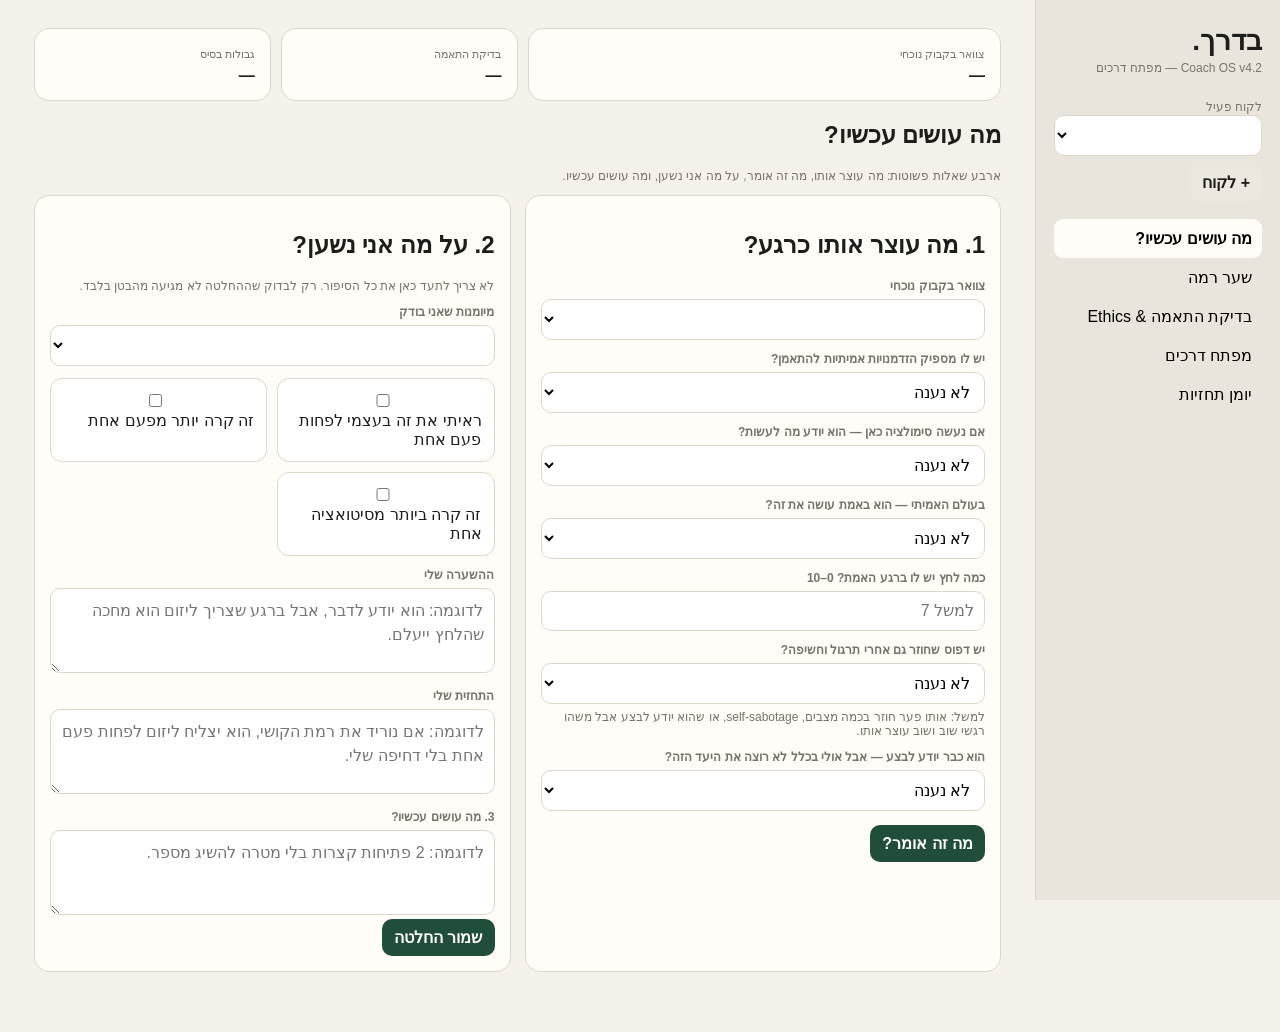
==== commit 0053f1c4: "Add files via upload" ====
--- a/coach/index.html
+++ b/coach/index.html
@@ -1,368 +1,354 @@
 <!DOCTYPE html>
 <html lang="he" dir="rtl">
 <head>
-<meta charset="utf-8"><meta name="viewport" content="width=device-width,initial-scale=1">
-<title>בדרך — Coach OS</title>
+<meta charset="utf-8">
+<meta name="viewport" content="width=device-width,initial-scale=1">
+<title>בדרך — Coach OS v4</title>
 <style>
 :root{--bg:#f4f1ea;--panel:#fffdf8;--ink:#1d1d1b;--muted:#77736b;--line:#ddd6ca;--green:#214d3b;--green2:#dfe9e3;--yellow:#9d7a37;--red:#9f4940;--soft:#ede8df}
-*{box-sizing:border-box}
-body{margin:0;font-family:Arial,sans-serif;background:var(--bg);color:var(--ink)}
+*{box-sizing:border-box}body{margin:0;font-family:Arial,sans-serif;background:var(--bg);color:var(--ink)}
 .app{display:grid;grid-template-columns:245px 1fr;min-height:100vh}
 aside{background:#eae5dc;border-left:1px solid var(--line);padding:24px 18px;position:sticky;top:0;height:100vh}
 .brand{font-size:28px;font-weight:800}.sub,.tiny,.note{color:var(--muted);font-size:12px}.sub{margin:4px 0 22px}
-button,input,textarea,select{font:inherit}
-input,textarea,select{width:100%;padding:10px;border:1px solid var(--line);border-radius:10px;background:#fff}
-textarea{min-height:85px;resize:vertical;line-height:1.5}
-.row{display:flex;gap:8px;align-items:center;flex-wrap:wrap}
+button,input,textarea,select{font:inherit}input,textarea,select{width:100%;padding:10px;border:1px solid var(--line);border-radius:10px;background:#fff}
+textarea{min-height:85px;resize:vertical;line-height:1.5}.row{display:flex;gap:8px;align-items:center;flex-wrap:wrap}
 .btn{border:0;border-radius:10px;padding:9px 12px;background:var(--green);color:#fff;font-weight:700;cursor:pointer}
-.btn.secondary{background:var(--soft);color:var(--ink)}
-nav{margin-top:18px}
+.btn.secondary{background:var(--soft);color:var(--ink)}nav{margin-top:18px}
 nav button{width:100%;border:0;background:transparent;text-align:right;padding:10px;border-radius:9px;cursor:pointer}
-nav button.active{background:var(--panel);font-weight:700}
-main{padding:28px 34px 60px;max-width:1250px;width:100%;margin:auto}
-.topbar{display:grid;grid-template-columns:1.3fr repeat(3,.6fr);gap:10px;margin-bottom:18px}
+nav button.active{background:var(--panel);font-weight:700}main{padding:28px 34px 60px;max-width:1150px;width:100%;margin:auto}
+.topbar{display:grid;grid-template-columns:1.4fr .7fr .7fr;gap:10px;margin-bottom:18px}
 .topcard,.card{background:var(--panel);border:1px solid var(--line);border-radius:15px;padding:15px}
 .topcard small{color:var(--muted);font-size:11px}.topcard b{display:block;margin-top:5px}
-.page{display:none}.page.active{display:block}
-.grid{display:grid;grid-template-columns:1fr 1fr;gap:14px}
-.skills{display:grid;grid-template-columns:1fr 1fr;gap:10px}
-.skill,.ev,.playbook{background:#fff;border:1px solid var(--line);border-radius:12px;padding:12px}
-.skill{cursor:pointer}
-.level{display:inline-block;padding:5px 8px;border-radius:999px;background:var(--soft);font-size:12px;margin-top:6px}
-.good{background:var(--green2);color:var(--green)}
+.page{display:none}.page.active{display:block}.grid{display:grid;grid-template-columns:1fr 1fr;gap:14px}
 .label{display:block;font-size:12px;color:var(--muted);font-weight:700;margin:12px 0 6px}
 .warning{padding:11px;border-radius:10px;background:#fff3da;border:1px solid #ead3a0;font-size:13px}
 .redbox{padding:11px;border-radius:10px;background:#f8e5e3;border:1px solid #e6b9b4;font-size:13px}
 .route-result{background:#173c2e;color:#fff;padding:16px;border-radius:13px;margin-top:12px}
-.dot{width:9px;height:9px;border-radius:50%;display:inline-block;margin-left:6px}
-.green{background:var(--green)}.yellow{background:var(--yellow)}.red{background:var(--red)}
+.dot{width:9px;height:9px;border-radius:50%;display:inline-block;margin-left:6px}.green{background:var(--green)}.yellow{background:var(--yellow)}.red{background:var(--red)}.gray{background:#999}
 details{margin:9px 0}summary{cursor:pointer;font-weight:700}
-@media(max-width:850px){.app{grid-template-columns:1fr}aside{height:auto;position:relative;border-left:0;border-bottom:1px solid var(--line)}nav{display:flex;overflow:auto}nav button{min-width:max-content}.topbar,.grid,.skills{grid-template-columns:1fr}main{padding:20px 14px}}
-
-.playbook{padding:0;overflow:hidden}
-.playbook summary{padding:16px 18px;font-size:17px;background:#fff}
-.playbook[open] summary{border-bottom:1px solid var(--line)}
-.playbook>div{padding:0 18px 18px}
-.playbook h3{font-size:15px;margin-top:18px}
-.playbook ul{margin-top:6px;padding-right:22px;line-height:1.8}
-.playbook li{margin-bottom:4px}
-
+.playbook{background:#fff;border:1px solid var(--line);border-radius:12px;overflow:hidden}
+.playbook summary{padding:15px}.playbook[open] summary{border-bottom:1px solid var(--line)}.playbook .body{padding:0 16px 16px;line-height:1.65}
+.playbook h3{font-size:15px;margin-top:18px}.playbook ul{padding-right:22px;line-height:1.8}
+.pred{background:#fff;border:1px solid var(--line);border-radius:12px;padding:12px;margin:8px 0}
+.skill-gate{display:grid;grid-template-columns:1fr 1fr;gap:10px}.gate-box{padding:12px;background:#fff;border:1px solid var(--line);border-radius:12px}
+@media(max-width:850px){.app{grid-template-columns:1fr}aside{height:auto;position:relative;border-left:0;border-bottom:1px solid var(--line)}nav{display:flex;overflow:auto}nav button{min-width:max-content}.topbar,.grid,.skill-gate{grid-template-columns:1fr}main{padding:20px 14px}}
 </style>
 </head>
 <body>
 <div class="app">
 <aside>
   <div class="brand">בדרך.</div>
-  <div class="sub">Coach OS — Bottleneck first</div>
+  <div class="sub">Coach OS v4.2 — מפתח דרכים</div>
   <label class="tiny">לקוח פעיל</label>
   <select id="clientSelect"></select>
-  <div class="row" style="margin-top:8px">
-    <button class="btn secondary" onclick="newClient()">+ לקוח</button>
-    <button class="btn secondary" onclick="exportData()">ייצוא</button>
-    <label class="btn secondary">ייבוא<input hidden id="importFile" type="file" accept=".json" onchange="importData(event)"></label>
-  </div>
+  <div class="row" style="margin-top:8px"><button class="btn secondary" onclick="newClient()">+ לקוח</button></div>
   <nav>
-    <button class="active" data-page="home">מפת מיומנויות</button>
-    <button data-page="route">מה עושים עכשיו?</button>
-    <button data-page="evidence">Evidence</button>
-    <button data-page="review">מבט לאחור</button>
-    <button data-page="screening">Screening & Ethics</button>
-    <button data-page="metrics">מדדים</button>
-    <button data-page="playbook">עיון ב־Playbook</button>
+    <button class="active" data-page="route">מה עושים עכשיו?</button>
+    <button data-page="gate">שער רמה</button>
+    <button data-page="screening">בדיקת התאמה & Ethics</button>
+    <button data-page="playbook">מפתח דרכים</button>
+    <button data-page="predictions">יומן תחזיות</button>
   </nav>
 </aside>
 
 <main>
   <div class="topbar">
-    <div class="topcard"><small>צוואר בקבוק</small><b id="topBottleneck">—</b></div>
-    <div class="topcard"><small>Screening</small><b id="topScreening">—</b></div>
-    <div class="topcard"><small>הזדמנויות / שבוע</small><b id="topOpp">0</b></div>
-    <div class="topcard"><small>ביצוע משימות</small><b id="topCompletion">—</b></div>
+    <div class="topcard"><small>צוואר בקבוק נוכחי</small><b id="topBottleneck">—</b></div>
+    <div class="topcard"><small>בדיקת התאמה</small><b id="topבדיקת התאמה">—</b></div>
+    <div class="topcard"><small>גבולות בסיס</small><b id="topEthics">—</b></div>
   </div>
 
-  <section id="home" class="page active">
-    <h1>מפת מיומנויות</h1>
-    <div class="warning">הרמות נגזרות מ־Evidence. לא ציון על האדם — רק כמה המיומנות כבר שלו.</div>
-    <div id="skills" class="skills" style="margin-top:12px"></div>
+  
+<section id="route" class="page active">
+  <h1>מה עושים עכשיו?</h1>
+  <p class="note">ארבע שאלות פשוטות: מה עוצר אותו, מה זה אומר, על מה אני נשען, ומה עושים עכשיו.</p>
+
+  <div class="grid">
+    <div class="card">
+      <h2>1. מה עוצר אותו כרגע?</h2>
+
+      <span class="label">צוואר בקבוק נוכחי</span>
+      <select id="bottleneck"></select>
+
+      <span class="label">יש לו מספיק הזדמנויות אמיתיות להתאמן?</span>
+      <select id="rOpp">
+        <option value="">לא נענה</option>
+        <option value="yes">כן</option>
+        <option value="no">לא</option>
+      </select>
+
+      <span class="label">אם נעשה סימולציה כאן — הוא יודע מה לעשות?</span>
+      <select id="rRoom">
+        <option value="">לא נענה</option>
+        <option value="yes">כן</option>
+        <option value="no">לא</option>
+      </select>
+
+      <span class="label">בעולם האמיתי — הוא באמת עושה את זה?</span>
+      <select id="rField">
+        <option value="">לא נענה</option>
+        <option value="yes">כן</option>
+        <option value="no">לא</option>
+      </select>
+
+      <span class="label">כמה לחץ יש לו ברגע האמת? 0–10</span>
+      <input id="rרמת לחץ" type="number" min="0" max="10" placeholder="למשל 7">
+
+      <span class="label">יש דפוס שחוזר גם אחרי תרגול וחשיפה?</span>
+      <select id="rהעמקה">
+        <option value="">לא נענה</option>
+        <option value="no">לא</option>
+        <option value="yes">כן</option>
+      </select>
+      <div class="tiny" style="margin-top:6px">
+        למשל: אותו פער חוזר בכמה מצבים, self-sabotage, או שהוא יודע לבצע אבל משהו רגשי שוב ושוב עוצר אותו.
+      </div>
+
+      <span class="label">הוא כבר יודע לבצע — אבל אולי בכלל לא רוצה את היעד הזה?</span>
+      <select id="rWant">
+        <option value="">לא נענה</option>
+        <option value="no">לא</option>
+        <option value="yes">כן</option>
+      </select>
+
+      <button class="btn" style="margin-top:14px" onclick="computeRoute()">מה זה אומר?</button>
+      <div id="routeResult"></div>
+    </div>
+
+    <div class="card">
+      <h2>2. על מה אני נשען?</h2>
+      <p class="note">לא צריך לתעד כאן את כל הסיפור. רק לבדוק שההחלטה לא מגיעה מהבטן בלבד.</p>
+
+      <span class="label">מיומנות שאני בודק</span>
+      <select id="evמיומנות"></select>
+
+      <div class="skill-gate" style="margin-top:12px">
+        <label class="gate-box">
+          <input type="checkbox" id="e1">
+          ראיתי את זה בעצמי לפחות פעם אחת
+        </label>
+        <label class="gate-box">
+          <input type="checkbox" id="e2">
+          זה קרה יותר מפעם אחת
+        </label>
+        <label class="gate-box">
+          <input type="checkbox" id="e3">
+          זה קרה ביותר מסיטואציה אחת
+        </label>
+      </div>
+
+      <span class="label">ההשערה שלי</span>
+      <textarea id="hypothesis" placeholder="לדוגמה: הוא יודע לדבר, אבל ברגע שצריך ליזום הוא מחכה שהלחץ ייעלם."></textarea>
+
+      <span class="label">התחזית שלי</span>
+      <textarea id="prediction" placeholder="לדוגמה: אם נוריד את רמת הקושי, הוא יצליח ליזום לפחות פעם אחת בלי דחיפה שלי."></textarea>
+
+      <span class="label">3. מה עושים עכשיו?</span>
+      <textarea id="nextAction" placeholder="לדוגמה: 2 פתיחות קצרות בלי מטרה להשיג מספר."></textarea>
+
+      <button class="btn" onclick="saveDecision()">שמור החלטה</button>
+      <span id="saveMsg" class="tiny"></span>
+    </div>
+  </div>
+</section>
+
+
+  <section id="gate" class="page">
+    <h1>שער רמה</h1>
+    <div class="card">
+      <p class="note">ה־Evidence נשאר באקסל. כאן רק בודקים אם יש מספיק בסיס לומר שהמיומנות עלתה.</p>
+      <span class="label">מיומנות</span><select id="gateמיומנות"></select>
+      <span class="label">לאיזו רמה אתה רוצה להעלות?</span>
+      <select id="gateTarget"><option value="1">עם תמיכה</option><option value="2">מבצע לבד</option><option value="3">מכייל</option><option value="4">עצמאי</option></select>
+      <div class="skill-gate" style="margin-top:14px">
+        <label class="gate-box"><input type="checkbox" id="g1"> יש לפחות 3 הדגמות</label>
+        <label class="gate-box"><input type="checkbox" id="g2"> יש לפחות 2 הקשרים</label>
+        <label class="gate-box"><input type="checkbox" id="g3"> לפחות הדגמה אחת נצפתה</label>
+        <label class="gate-box"><input type="checkbox" id="g4"> הביצוע קרה ללא תלות חריגה בהכנה</label>
+      </div>
+      <button class="btn" style="margin-top:14px" onclick="checkGate()">בדוק שער</button>
+      <div id="gateResult"></div>
+    </div>
   </section>
 
-  <section id="route" class="page">
-    <h1>מה עושים עכשיו?</h1>
+  <section id="screening" class="page">
+    <h1>בדיקת התאמה & Ethics</h1>
     <div class="grid">
       <div class="card">
-        <h2>Routing</h2>
-        <div class="note" id="routeSafetySummary"></div>
-
-        <span class="label">יש מספיק הזדמנויות?</span>
-        <select id="rOpp"><option value="">לא נענה</option><option value="yes">כן</option><option value="no">לא</option></select>
-
-        <span class="label">מצליח להדגים בחדר?</span>
-        <select id="rRoom"><option value="">לא נענה</option><option value="yes">כן</option><option value="no">לא</option></select>
-
-        <span class="label">מבצע בעולם האמיתי?</span>
-        <select id="rField"><option value="">לא נענה</option><option value="yes">כן</option><option value="no">לא</option></select>
-
-        <span class="label">Arousal 0–10</span>
-        <input id="rArousal" type="number" min="0" max="10" placeholder="0–10">
-
-        <span class="label">Depth trigger?</span>
-        <select id="rDepth"><option value="">לא נענה</option><option value="no">לא</option><option value="yes">כן</option></select>
-
-        <button class="btn" style="margin-top:12px" onclick="computeRoute()">הפק Route</button>
-        <div id="routeResult"></div>
-      </div>
-
+        <h2>בדיקת התאמה</h2>
+        <span class="label">סטטוס</span>
+        <select id="screenStatus"><option value="Unknown">לא הוערך</option><option>Green</option><option>Yellow</option><option>Red</option></select>
+        <span class="label">תאריך Re-screen</span><input id="rescreen" type="date">
+        <div class="warning">הדגל נשאר כאן כי ה־Routing צורך אותו. התיאור וההיסטוריה נשארים באקסל.</div>
+      </div>
       <div class="card">
-        <h2>החלטת עבודה</h2>
-        <span class="label">Current Bottleneck</span>
-        <select id="bottleneckSelect"></select>
-        <span class="label">השערה</span>
-        <textarea id="hypothesis"></textarea>
-        <span class="label">תחזית</span>
-        <textarea id="prediction" placeholder="אם נעשה X, אני מצפה לראות Y"></textarea>
-        <span class="label">Practice</span>
-        <textarea id="practicePlan"></textarea>
-        <span class="label">Exposure הבא</span>
-        <textarea id="exposurePlan"></textarea>
-        <button class="btn" onclick="saveRouteDecision()">שמור החלטה</button>
-        <span id="routeValidationMsg" class="tiny"></span>
-      </div>
-    </div>
-  </section>
-
-  <section id="evidence" class="page">
-    <h1>Evidence</h1>
-    <div class="grid">
-      <div class="card">
-        <span class="label">Skill</span><select id="evSkill"></select>
-        <span class="label">הקשר</span><input id="evContext" placeholder="הקשר בלבד — בלי שמות או פרטים מזהים">
-        <span class="label">מקור</span><select id="evObserved"><option value="true">נצפה / הוקלט</option><option value="false">דיווח עצמי</option></select>
-        <span class="label">מה קרה</span><textarea id="evNote" placeholder="התנהגות בלבד — בלי שמות או פרטים מזהים"></textarea>
-        <span class="label">רמת ביצוע</span><select id="evPerformance"><option value="0">נמנע</option><option value="1">עם תמיכה</option><option value="2">מבצע לבד</option><option value="3">מכייל</option><option value="4">עצמאי</option></select>
-        <span class="label">Arousal</span><input id="evArousal" type="number" min="0" max="10" value="5">
-        <button class="btn" onclick="addEvidence()">שמור Evidence</button>
-      </div>
-      <div class="card"><h2>היסטוריה</h2><div id="evidenceList"></div></div>
-    </div>
-  </section>
-
-  <section id="review" class="page">
-    <h1>מבט לאחור</h1>
-    <div class="grid">
-      <div class="card">
-        <span class="label">מה אתה מרגיש שעבדנו עליו?</span><textarea data-field="review1"></textarea>
-        <span class="label">מה באמת השתנה?</span><textarea data-field="review2"></textarea>
-        <span class="label">איפה לא זזנו מספיק?</span><textarea data-field="review3"></textarea>
-        <span class="label">על מה דיברנו הרבה אבל עשינו מעט?</span><textarea data-field="review4"></textarea>
-      </div>
-      <div class="card">
-        <span class="label">אם היית ממשיך לבד מחר, איפה היית הכי פחות בטוח?</span><textarea data-field="review5"></textarea>
-        <span class="label">הפער בין מה שאני חשבתי למה שהוא חווה</span><textarea data-field="coachGap"></textarea>
-      </div>
-    </div>
-  </section>
-
-  <section id="screening" class="page">
-    <h1>Screening & Ethics</h1>
-    <div class="grid">
-      <div class="card">
-        <span class="label">סטטוס</span><select id="screeningStatus"><option>Green</option><option>Yellow</option><option>Red</option></select>
-        <span class="label">Re-screen</span><input id="rescreenDate" type="date">
-        <span class="label">מה נצפה</span><textarea id="screeningNote" placeholder="תיאור התנהגותי בלבד, לא אבחנה"></textarea>
-        <div class="warning">Yellow = עבודה מוגבלת וזהירה. Red = גבול מסגרת.</div>
-      </div>
-      <div class="card">
-        <h2>Ethical Floor</h2>
+        <h2>גבולות בסיס</h2>
+        <div class="tiny" style="margin-bottom:10px">סמן רק מה שבאמת הוערך. לא מסומן = לא הוערך, לא בהכרח הפרה.</div>
         <label><input type="checkbox" id="eth1"> מכבד “לא” בלי שכנוע</label><br><br>
         <label><input type="checkbox" id="eth2"> אין הטעיה לגבי כוונה</label><br><br>
         <label><input type="checkbox" id="eth3"> אין תוכן מיני לא מבוקש</label><br><br>
         <label><input type="checkbox" id="eth4"> אין לחץ כשקשה לצד השני לעזוב</label><br><br>
         <label><input type="checkbox" id="eth5"> מסוגל לקחת אחריות ולתקן</label>
-        <div class="redbox" style="margin-top:12px">אם הרצפה האתית לא מתקיימת — המנוע נעצר.</div>
-        <button class="btn" style="margin-top:12px" onclick="saveScreening()">שמור</button>
+        <button class="btn" style="margin-top:14px" onclick="saveSafety()">שמור</button>
       </div>
     </div>
   </section>
 
-  <section id="metrics" class="page">
-    <h1>מדדים</h1>
-    <div class="grid">
-      <div class="card">
-        <span class="label">הזדמנויות / שבוע</span><input id="mOpp" type="number" min="0">
-        <span class="label">משימות שנקבעו</span><input id="mAssigned" type="number" min="0">
-        <span class="label">משימות שבוצעו</span><input id="mDone" type="number" min="0">
-        <span class="label">זמן השהיה עד יוזמה</span><input id="mLatency" type="number" min="0">
-        <span class="label">Recovery אחרי דחייה (שעות)</span><input id="mRecovery" type="number" min="0">
-        <span class="label">דקות Practice</span><input id="mPractice" type="number" min="0">
-        <button class="btn" onclick="saveMetrics()">שמור מדדים</button>
-      </div>
-      <div class="card">
-        <div class="row"><h2>Prediction Log</h2><b id="predictionAccuracy">Accuracy: —</b></div>
-        <div id="predictionLog"></div>
-      </div>
-    </div>
+  <section id="playbook" class="page">
+    <h1>מפתח דרכים</h1>
+    <p class="note">ספר עיון בלבד. ה־Routing מחליט על מה עובדים; ה־מפתח דרכים עוזר לדעת איך לעבוד עליו.</p>
+    <div id="playbookList"></div>
   </section>
 
-  <section id="playbook" class="page">
-    <h1>עיון ב־Playbook</h1>
-    <p class="note">ספר עיון, לא המסילה של התהליך.</p>
-    <div id="playbookList"></div>
+  <section id="predictions" class="page">
+    <h1>יומן תחזיות</h1>
+    <div class="card">
+      <div class="row" style="justify-content:space-between"><b>דיוק חוצה לקוחות</b><b id="accuracy">—</b></div>
+      <div id="predList" style="margin-top:12px"></div>
+    </div>
   </section>
 </main>
 </div>
 
 <script>
-const SKILLS=[['presence','נוכחות / ויסות'],['appearance','נראות / סטייל'],['initiative','יוזמה'],['conversation','שיחה / ביטוי עצמי'],['perspective','Perspective'],['interest','הבעת עניין'],['leadership','הובלה'],['rejection','דחייה / Recovery'],['texting','טקסטינג'],['intimacy','אינטימיות'],['repair','Repair'],['relationship','מיומנויות קשר']].map(x=>({id:x[0],name:x[1]}));
-const LEVELS=['נמנע','עם תמיכה','מבצע לבד','מכייל','עצמאי'];
-const PLAYBOOKS=[{"title": "מיפוי ונקודת פתיחה", "purpose": "לבנות תמונת מצב אמיתית של איפה האדם נמצא היום: מה הוא רוצה, מה כבר עובד, איפה הוא נמנע, ואיפה קיים פער בין מה שהוא יודע לבין מה שהוא עושה. המטרה היא לא להבין אותו עד הסוף, אלא להבין מספיק כדי לזהות 1–3 Bottlenecks שאפשר לבדוק בעולם.", "understand": ["מה הוא באמת רוצה שייראה אחרת בעוד 2–3 חודשים.", "איפה יש חוסר ניסיון, ואיפה דווקא יש ידיעה בלי פעולה.", "כמה תגובות של נשים משפיעות על הערך העצמי שלו.", "איך הוא תופס את הנראות, הנוכחות והיכולת החברתית שלו.", "מה קורה ברגע שלפני הימנעות.", "איפה הוא כבר חזק וחשוב לא לפרק משהו שעובד."], "questions": ["אם בעוד שלושה חודשים התהליך עובד — מה שונה בחיים שלך?", "מה הדבר שהכי מתסכל אותך היום סביב נשים, דייטינג או ביטחון?", "מה כבר ניסית עד היום ומה הרגיש שכן עבד?", "מתי בפעם האחרונה רצית לעשות משהו ולא עשית?", "מה אמרת לעצמך באותו רגע?", "מה יותר מפחיד אותך: לקבל לא, או להצליח ואז לא לדעת מה לעשות?", "איפה בחיים אתה דווקא כן מרגיש בטוח ונוכח?", "עד כמה תגובה של אישה משפיעה על איך שאתה מרגיש לגבי עצמך?", "איך אתה חושב שאנשים קוראים אותך כשאתה נכנס לחדר?", "איפה אתה מרגיש שאתה יודע מה לעשות אבל לא מצליח להביא את זה לעולם?", "אם היית צריך לנחש — מה הדבר המרכזי שעוצר אותך כרגע?", "אם הייתי שואל חבר טוב שלך מה החוזקה הכי גדולה שלך מול אנשים — מה הוא היה אומר?"], "look": ["הימנעות שמתחפשת ל'אין הזדמנויות'.", "נשים כמדד לערך או כהוכחה לזהות.", "פער גדול בין יכולת חברתית כללית להתנהגות מול משיכה.", "נטייה לנתח במקום לפעול.", "פער בין האופן שבו הוא מתאר את עצמו לבין מה שנראה בחדר.", "ציפייה שהמאמן 'ייתן לו תשובה' במקום שהוא ילמד לקרוא את עצמו."], "exercises": ["תרגיל המראה: 'מה יש בי שאין בך?' ואז 'מה יש בך שאין בי?'.", "מפת חוזקות: חזק / מתפתח / מגביל כרגע.", "'מה קורה רגע לפני': ראיתי → חשבתי → הרגשתי → אמרתי לעצמי → עשיתי.", "מיקרו־פעולה אחת כבר מתוך הפגישה."], "progress": ["יש 1–3 Bottlenecks שניתן לבדוק התנהגותית.", "הלקוח מסוגל לתאר דפוס בלי להפוך אותו לזהות.", "יש לפחות חוזקה אחת שהוא מכיר בה.", "נבחרה פעולה אחת ברורה לשבוע הקרוב."], "leave": "עוברים הלאה כשיש תמונת מצב מספיק טובה כדי לפעול. לא צריך 'לסגור את הסיפור' של האדם לפני שמתחילים Practice או Exposure.", "next": "בחר Bottleneck אחד בלבד והעבר אותו ל־Routing. אם אין מספיק Evidence, תכנן Exposure שמטרתו לאסוף מידע ולא 'להצליח'."}, {"title": "נראות ונוכחות", "purpose": "לבדוק האם האופן שבו האדם נראה, מחזיק את הגוף ומופיע במרחב תומך בזהות שהוא רוצה להביא — או מסתיר אותה. המטרה אינה להפוך אותו למישהו אחר אלא לצמצם את הפער בין מי שהוא לבין מה שאנשים פוגשים מבחוץ.", "understand": ["איך הוא רואה את עצמו חיצונית לעומת איך אחרים עשויים לראות אותו.", "האם לבוש וטיפוח הם בחירה או ברירת מחדל.", "כמה הוא מרשה לעצמו להיות נראה.", "מה הגוף עושה במצבי לחץ או משיכה.", "איך קשר עין, קצב דיבור וטלפון משפיעים על הנוכחות."], "questions": ["כשאתה מסתכל במראה — מה אתה רואה ראשון?", "מה אתה אוהב בנראות שלך ומה היית רוצה לשפר?", "כשאתה בוחר בגדים, אתה בוחר מה שאתה אוהב או מה שלא ימשוך תשומת לב?", "יש משהו שהיית רוצה ללבוש אבל מרגיש לך 'יותר מדי'?", "מה היית רוצה שאדם ירגיש בעשר השניות הראשונות שהוא פוגש אותך?", "מה הגוף שלך עושה כשאתה נכנס למקום לא מוכר?", "איפה הידיים שלך נמצאות כשאתה לחוץ?", "מה קורה לקשר העין שלך כשמישהי מוצאת חן בעיניך?", "אתה מדבר מהר יותר כשאתה רוצה להרשים?", "עד כמה הטלפון משמש לך כמקום לברוח אליו במרחב ציבורי?", "מתי בפעם האחרונה הרגשת שאתה באמת נראה טוב ונוכח?", "אם היינו מצלמים אותך נכנס לבר עכשיו — מה היית רוצה לשנות?"], "look": ["פחד מלהיות נראה שמתחפש ל'אני פשוט צנוע'.", "סטייל חסר בחירה שמספר סיפור שלא מתאים לאדם.", "התכווצות פיזית סביב אנשים שהוא מעריך או נמשך אליהם.", "קצב דיבור גבוה שמבטא צורך להוכיח.", "תלות חזקה באישור חיצוני לנראות."], "exercises": ["לצאת מהחדר ולהיכנס מחדש תוך תצפית על קצב, מבט, יציבה וטלפון.", "'אותו אדם, שתי נוכחויות': רגיל מול 'כאילו מותר לי להיות פה'.", "קשר עין שקט של כמה שניות בלי למלא מיד את החלל.", "בחירת 2–3 לוקים/תמונות שמרגישים הכי 'אני' והבנת המכנה המשותף.", "שינוי אחד קטן בזמן אמת — שרוולים, יציבה, קצב, טיפוח או פריט."], "progress": ["הוא מסוגל לזהות מה הוא אוהב בנראות שלו ולא רק מה חסר.", "יש שינוי חיצוני אחד פרקטי ובר־ביצוע.", "קשר עין ונוכחות מרגישים פחות כמו 'משחק'.", "הוא מסוגל להיות במרחב בלי לברוח מיד לטלפון."], "leave": "עוברים הלאה כשנראות כבר אינה Bottleneck מרכזי. אין צורך להפוך את הלקוח ל'מושלם' חיצונית לפני שעובדים על יוזמה או שיחה.", "next": "קבע שינוי חיצוני אחד ו־Exposure של 'להיות נראה' בעולם. אסוף Evidence על נוכחות, לא רק תמונות לפני/אחרי."}, {"title": "שיחה והבאת עצמי", "purpose": "לעבור משיחה שמנוהלת כמו ראיון או מבחן לשיחה שבה האדם באמת נמצא, מגיב, משתף ומביא דעה. המטרה היא לא לתת עוד נושאים לשיחה אלא להפחית Performance ולבנות ביטוי עצמי.", "understand": ["האם הוא מקשיב או מכין את המשפט הבא.", "האם הוא מרגיש אחראי להחזיק את כל השיחה.", "כמה הוא משתף מעצמו לעומת שואל בלבד.", "כמה הוא מרשה לעצמו לא להסכים.", "האם הוא בודק אם הוא עצמו נהנה."], "questions": ["על מה אתה חושב בזמן שאתה מדבר עם מישהי?", "אתה באמת מקשיב או כבר מחפש מה להגיד אחר כך?", "מה קורה לך כשיש שתיקה?", "אתה מרגיש שאתה צריך להיות מעניין כל הזמן?", "כמה שאלות אתה שואל לעומת כמה אתה משתף?", "מה אתה עושה כשאין לך שאלה הבאה?", "עד כמה קל לך להביע דעה שעלולה לא למצוא חן?", "מה אתה רוצה שהיא תחשוב עליך תוך כדי השיחה?", "יש דברים שאתה מספר כדי להרשים ולא כי הם באמת רלוונטיים?", "עם חברים טובים — מה יוצא ממך שלא יוצא בדייט?", "מתי בפעם האחרונה אמרת משהו בלי לדעת איך הוא יתקבל?", "אתה בודק אם אתה רוצה שהשיחה תמשיך, או רק אם היא רוצה?"], "look": ["ראיון: שאלה אחרי שאלה בלי תגובה אישית.", "Performance: צורך להיות מצחיק/מעניין/מרשים.", "People pleasing: הסכמה אוטומטית וחוסר עמדה.", "חוסר סבילות לשתיקה.", "עיסוק עצמי גבוה שמונע סקרנות אמיתית."], "exercises": ["3 דקות שיחה בלי לשאול אף שאלה.", "המאמן נותן תשובות קצרות בכוונה והלקוח צריך להישאר נוכח.", "תרגול אי־הסכמה קטנה בלי להתנצל.", "אותו סיפור פעם אחת יבש ופעם שנייה עם דעה, רגש ופרט אישי.", "סיום יזום של שיחה שלא מעניינת אותו — כדי לתרגל בחירה."], "progress": ["הוא מגיב למה שנאמר במקום לקפוץ לשאלה הבאה.", "יש יותר דעה, הומור וסיפור אישי.", "שתיקה אינה נחווית מיד ככישלון.", "הוא מסוגל להבחין אם הוא עצמו נהנה."], "leave": "עוברים הלאה כששיחה בסיסית כבר זורמת מספיק כדי לאפשר כוונה, פלירטוט והבעת עניין. לא צריך כריזמה מושלמת.", "next": "Exposure שבו ה־KPI הוא ביטוי עצמי אחד, שתיקה אחת שלא מולאה, ובדיקה אחת של 'האם אני נהנה?'."}, {"title": "פלירטוט והבעת עניין", "purpose": "לעזור לאדם לעבור משיחה ניטרלית לשיחה שבה יש כוונה — בלי להתנצל על הרצון שלו ובלי להפוך אותו ללחץ. המטרה היא נוכחות ובהירות, לא 'טכניקות פלירטוט'.", "understand": ["כמה בושה קיימת סביב עצם הרצון.", "האם הוא מסתיר עניין כדי להימנע מדחייה.", "האם הוא יודע לקרוא הדדיות בסיסית.", "כמה ודאות הוא צריך לפני צעד קטן.", "האם פלירטוט מרגיש לו כמו 'להיות מישהו אחר'."], "questions": ["מה אתה חושב שיקרה אם יהיה ברור שאתה מעוניין?", "מה מביך אותך בלהראות משיכה?", "מה יותר מפחיד: לקבל לא, או שהיא תדע שאתה רוצה אותה?", "איך אתה מראה עניין היום, אם בכלל?", "מה ההבדל אצלך בין להיות נחמד לבין להיות פלרטטן?", "מה מרגיש לך 'יותר מדי'?", "כמה ודאות אתה מחפש לפני מחמאה או קשר עין?", "מה אתה עושה אם היא לא מחזירה את אותה אנרגיה?", "מה אתה עושה אם דווקא כן מחזירה?", "האם אתה מרשה לעצמך להיות מיני או שזה מיד מרגיש לא בסדר?", "איך אתה יודע שמישהי רוצה שהאינטראקציה תמשיך?", "מה הצעד הכי קטן שהיה הופך את הכוונה שלך לקצת יותר ברורה?"], "look": ["בושה סביב רצון או מיניות.", "Nice Guy pattern: רצון מוסתר ומאוחר יותר תסכול.", "ניטרליות מוגזמת כדי לא להסתכן.", "חיפוש 100% ודאות לפני כל פעולה.", "שימוש בטכניקות במקום תגובה לאדם שמולו."], "exercises": ["קשר עין + שתיקה קצרה במקום מילוי מיידי.", "מחמאה ספציפית בלי למחוק אותה מיד בצחוק.", "אותו משפט בשלוש גרסאות: ניטרלי / אישי / פלרטטני.", "תרגול מיקרו־סיכון: אמירה שמבהירה מעט עניין.", "תרגול נסיגה טבעית כשהעניין לא חוזר."], "progress": ["הוא מסוגל להבהיר עניין בלי התנצלות.", "הוא קורא אם האנרגיה חוזרת ולא רק 'מבצע טכניקה'.", "הוא מסוגל לשאת מבוכה קטנה.", "הוא מבין שרצון אינו לחץ."], "leave": "עוברים הלאה כשהוא מסוגל לבטא עניין ברמה בסיסית ולקרוא תגובה. אם אין Perspective בסיסי — חוזרים אליו לפני שמעלים עוצמה.", "next": "Exposure אחד שבו המטרה אינה מספר/דייט אלא מיקרו־סיכון ברור + קריאת תגובה."}, {"title": "Perspective והובלה", "purpose": "לפתח יכולת לקרוא את האדם שמולו, להבחין בהשקעה והדדיות, ולהציע צעד הבא בלי לחכות לוודאות מוחלטת. במקביל, להחזיר ללקוח את העובדה שגם הוא בוחר — לא רק נבחר.", "understand": ["איך הוא מפרש סימני עניין או חוסר עניין.", "האם הוא נשען על סימן יחיד או על דפוס.", "כמה הוא מחכה שהצד השני יוביל.", "איך הוא מגיב לעמימות.", "האם הוא בודק מה הוא עצמו רוצה."], "questions": ["מה מבחינתך אומר שמישהי בעניין?", "מה נחשב השקעה מצידה?", "איך אתה מבדיל בין נימוס לבין עניין?", "מה אתה עושה כשיש סימנים מעורבים?", "מה אתה רוצה שיקרה עכשיו באינטראקציה?", "אם אתה רוצה לראות אותה שוב — מה עוצר אותך מלבקש מספר?", "למה מספר ולא אינסטגרם? ומה קורה אם היא מעדיפה אינסטגרם?", "מה אתה עושה אם היא אומרת 'נראה' או 'אולי'?", "כמה זמן אתה ממשיך כשהאנרגיה יורדת?", "קרה שקראת מצב לא נכון? איך תיקנת?", "אתה רוצה אותה — או רוצה שהיא תרצה אותך?", "מתי לאחרונה אתה היית זה שבחר לא להמשיך?"], "look": ["סימן יחיד שמפורש כהוכחה.", "צורך בוודאות מלאה לפני הובלה.", "רדיפה אחרי עמימות.", "התמקדות ב'האם היא רוצה אותי' במקום 'האם יש כאן הדדיות'.", "חוסר Repair אחרי קריאה לא נכונה."], "exercises": ["Calibration Loop: פעולה → תגובה → פירוש → התאמה.", "תרגול בקשת מספר בכמה סגנונות טבעיים.", "תרגול תגובה ל'נראה / אולי / עמוסה השבוע'.", "Repair: 'קראתי את זה לא נכון' / הורדת הילוך בלי קריסה.", "תרגול בחירה: לזהות מקרה שבו הלקוח עצמו לא רוצה להמשיך."], "progress": ["הוא מזהה השקעה כדפוס, לא כסימן קסם.", "הוא מסוגל להציע צעד הבא בלי 100% ודאות.", "הוא יודע לשחרר כשאין תנועה בחזרה.", "הוא מסוגל לתקן קריאה לא נכונה.", "הוא זוכר שגם הרצון שלו חשוב."], "leave": "עוברים הלאה כשהלקוח יכול להוביל צעד קטן, לקרוא תגובה ולשחרר כשצריך. אם הוא עדיין לא מבצע בעולם — Route ל־Exposure ולא לעוד הסבר.", "next": "Exposure עם צעד ממשי: בקשת מספר, הצעת דייט, או בחירה לא להמשיך. Evidence צריך לתעד גם את תגובת הצד השני וגם את הכיול שלו."}, {"title": "דייט ואינטימיות", "purpose": "לעזור לאדם להיות בדייט באופן רומנטי ונוכח, להביע משיכה ולתת לקרבה להיבנות בצורה הדדית וברורה. אינטימיות אינה יעד שצריך להשיג אלא אזור שדורש יותר הקשבה, בהירות ויכולת לעצור.", "understand": ["איך דייט נראה אצלו בפועל.", "האם הוא הופך אותו לראיון או למבחן.", "כמה הוא מחובר לרצון שלו מול לחץ 'להתקדם'.", "איך הוא קורא נוחות, הדדיות וגבולות.", "מה סקס או נשיקה מסמלים עבור הערך העצמי שלו."], "questions": ["איך נראה דייט טיפוסי שלך מתחילתו ועד סופו?", "מתי בדרך כלל ברור שיש משיכה?", "מה קורה לך בגוף כשיש קרבה פיזית?", "מה אתה חושב שאתה 'אמור' לעשות בדייט?", "מה אתה עושה אם אתה רוצה להתקרב ולא בטוח שהיא רוצה?", "איך אתה יודע שהצד השני נוח?", "מה סקס או נשיקה אומרים לך על ההצלחה של הדייט?", "אם הדייט טוב אבל לא מתקדם פיזית — הוא עדיין נחשב טוב?", "עד כמה קל לך להגיד מה אתה רוצה בצורה ישירה?", "מה קורה אם היא אומרת לא או נראית לא בטוחה?", "אתה מסוגל לעצור בלי להרגיש שנכשלת?", "אתה בכלל בודק אם אתה רוצה את הקרבה הזו או רק אם אתה יכול להשיג אותה?"], "look": ["דייט כראיון בלי מתח רומנטי.", "אינטימיות כמדד לערך או הצלחה.", "לחץ להתקדם בגלל 'מה שצריך'.", "פחד מכל יוזמה פיזית גם כשיש הדדיות.", "חוסר קריאה של עמימות או קושי לעצור."], "exercises": ["סימולציית דייט עם מעבר מנייטרלי לרומנטי.", "'יש עוד צעד?' — מה אני רוצה ומה אני צריך לראות לפני שאני עושה אותו.", "תרגול בהירות מילולית סביב רצון וגבולות.", "Repair אחרי קריאה לא נכונה או רגע מביך."], "progress": ["הוא מסוגל להביע משיכה בלי להפוך אותה ליעד.", "הוא קורא הדדיות לפני העלאת עוצמה.", "הוא מסוגל לעצור בלי קריסה.", "הוא פחות עסוק ב'איך הדייט אמור להסתיים'."], "leave": "עוברים הלאה כשהאינטימיות כבר אינה מנוהלת רק על ידי פחד או הישגיות. אם עולה מצוקה עמוקה או חומר מחוץ למסגרת coaching — לא מנסים 'לפתור' אותו כאן.", "next": "דייט עם KPI התנהגותי: נוכחות, ביטוי משיכה, קריאת הדדיות, וכבוד מלא לעצירה."}, {"title": "דחייה והתאוששות", "purpose": "ללמד את הלקוח להפוך דחייה מאירוע שמגדיר אותו למידע שהוא מסוגל לעבד ולחזור ממנו לחיים. המטרה אינה שלא יכאב — אלא שהכאב לא ינהל את הזהות או יוביל להרס עצמי.", "understand": ["איזה סיפור הוא מספר לעצמו מיד אחרי דחייה.", "כמה זמן לוקח לו להתאושש.", "האם הוא מחפש הסבר שאין לו דרך לדעת.", "האם דחייה גורמת להימנעות, כעס או חיפוש אישור חדש.", "האם יש דפוס חוזר שבאמת שווה ללמוד ממנו."], "questions": ["מה הדבר הראשון שסיפרת לעצמך אחרי הדחייה?", "מה אתה יודע בוודאות ומה אתה רק מנחש?", "מה לדעתך הדחייה אומרת עליך?", "מה היית אומר לחבר טוב שהיה במצב הזה?", "אתה חושב שקראת את הסיטואציה טוב?", "האם יש פה משהו שחוזר בכמה מקרים או שזה אירוע בודד?", "כמה זמן לוקח לך לחזור לעצמך?", "מה אתה עושה מיד אחרי — נעלם, מנתח, מחפש מישהי אחרת, כועס?", "אתה מחפש הסבר כי יש באמת מה ללמוד או כי קשה לך להישאר באי־ודאות?", "מה הדבר הבריא הבא שאתה יכול לעשות בלי להוכיח שום דבר?", "מה השתנה בדחיות היום לעומת לפני כמה חודשים?", "מה היית רוצה שהדחייה לא תיקח ממך?"], "look": ["'אני לא מספיק' כהסקה אוטומטית.", "חיפוש אשמה או הסבר מוחלט.", "ריצה לאישור חיצוני חדש.", "היעלמות ארוכה מהעולם.", "כעס או עוינות כלפי נשים.", "עיבוד אינסופי שמתחפש ללמידה."], "exercises": ["עובדה / פרשנות / זהות.", "Debrief מוגבל ל־5–10 דקות.", "בחירת פעולה הבאה רק אחרי שהרגש מתיישב.", "השוואת זמן Recovery בין אירועים.", "תרגול 'אני לא יודע למה, וזה בסדר' כשאין מידע."], "progress": ["דחייה עדיין מבאסת אבל פחות מוחקת.", "הוא מסוגל לומר 'אני לא יודע למה'.", "זמן Recovery מתקצר.", "הוא מזהה אם יש דפוס אמיתי בלי להמציא אחד.", "הוא חוזר לפעולה בלי נקמה או הוכחה."], "leave": "עוברים הלאה כשדחייה כבר לא חוסמת שבועות של פעולה. לא צריך לגרום ללקוח 'לא להיפגע'. אם יש קריסה משמעותית או ירידה בתפקוד — Re-screen.", "next": "Exposure שמתאים לרמתו + מדידת Recovery. Evidence כולל גם מה קרה אחרי האירוע, לא רק את הדחייה עצמה."}, {"title": "אינטגרציה ועצמאות", "purpose": "לחבר את הדרך שעבר הלקוח ולבדוק מה באמת נהיה שלו. המטרה אינה לסכם ידע אלא לבדוק האם הוא מסוגל לזהות Bottleneck, לבחור פעולה, לבצע, לקרוא את התוצאה ולתקן — בלי שאתה מחזיק עבורו את התהליך.", "understand": ["אילו מיומנויות כבר יציבות גם בלי הכנה.", "איפה עדיין יש תלות במאמן.", "האם הלקוח יודע לבצע Debrief עצמאי.", "האם הוא מסוגל לבחור Exposure בעצמו.", "האם יש צורך ב־Fade, Pause, Maintenance או המשך עבודה."], "questions": ["מה אתה עושה היום שלא עשית בתחילת הדרך?", "מה מפחיד אותך פחות?", "איזה משהו שפעם דרש מאמץ נהיה יותר טבעי?", "איפה אתה עדיין מרגיש אותו אדם בדיוק?", "כשאתה נמנע היום — אתה מזהה את זה בזמן?", "מה אתה עושה אחרי דחייה היום?", "כשאתה לא יודע מה להגיד — מה אתה עושה?", "כשאתה רוצה משהו — אתה יודע לתת לו צורה?", "איזה Bottleneck היית מזהה לעצמך עכשיו?", "איזה Exposure היית בונה לעצמך השבוע?", "מה אתה יודע לעשות לבד היום שלא היית יודע לעשות בתחילת התהליך?", "אם לא הייתי פה מחר — איפה עדיין היית צריך עזרה?"], "look": ["פעולה שקיימת רק כשהמאמן מציב משימה.", "תלות ב־Debrief שלך.", "קושי לבחור קושי מתאים לבד.", "מיומנות מרכזית אחת שעדיין לא עברה לעולם.", "המשך תהליך רק כי 'עוד לא סיימנו את כל הנושאים'."], "exercises": ["הלקוח מאמן את עצמו על סיטואציה אמיתית.", "חזרה לתרגיל המראה מהמפגש הראשון.", "הלקוח בונה Exposure לבד ומנמק למה בחר אותו.", "Cold Check של Skill מרכזי בלי הכנה.", "בניית תוכנית 30 יום עצמאית."], "progress": ["הוא יוזם בלי דחיפה.", "הוא מזהה Bottleneck ומציע צעד מתאים.", "הוא יודע לעשות Debrief בלי למחוק את עצמו.", "הוא מסוגל לבחור לא להמשיך אינטראקציה.", "הוא יוצר הזדמנויות ולא מחכה להן.", "הוא יודע מתי לפעול, מתי להעמיק ומתי לשחרר."], "leave": "התהליך לא מסתיים כי 'עברנו את שמונה התחנות'. הוא מסתיים כשהלקוח מסוגל להחזיק את הלולאה בעצמו או כשאין יותר הצדקה מקצועית להמשך במסגרת הנוכחית.", "next": "Fade, Pause או תוכנית 30 יום. אפשר לקבוע Follow-up מאוחר יותר במקום להמשיך פגישות רק מתוך אינרציה."}];
-
-let DB=JSON.parse(localStorage.getItem('baderech_coach_os')||'null')||{clients:{},active:null};
+const SKILLS=[
+['presence','נוכחות / ויסות'],['appearance','נראות / סטייל'],['initiative','יוזמה'],
+['conversation','שיחה / ביטוי עצמי'],['perspective','Perspective'],['interest','הבעת עניין'],
+['leadership','הובלה'],['rejection','דחייה / Recovery'],['texting','טקסטינג'],
+['intimacy','אינטימיות'],['repair','Repair'],['relationship','מיומנויות קשר']
+].map(x=>({id:x[0],name:x[1]}));
+
+const PLAYBOOKS=[{"title": "מיפוי ונקודת פתיחה", "purpose": "לבנות תמונת מצב מספיק טובה כדי לבחור איפה להתחיל להזיז. לא להבין את האדם עד הסוף — אלא לזהות מה כרגע מגביל פעולה.", "questions": ["אם בעוד שלושה חודשים התהליך עובד — מה שונה?", "מה הדבר שהכי מתסכל אותך כרגע?", "איפה אתה יודע מה לעשות אבל לא עושה?", "מתי בפעם האחרונה רצית לפעול ונמנעת?", "מה אמרת לעצמך רגע לפני?", "איפה בחיים אתה דווקא כן בטוח בעצמך?", "עד כמה תגובה של אישה משנה איך אתה מרגיש לגבי עצמך?", "מה לדעתך הדבר המרכזי שעוצר אותך כרגע?"], "look": ["הימנעות שמתחפשת להיגיון", "פער בין ידיעה לביצוע", "נשים כמדד לערך", "פער בין תיאור עצמי לבין מה שנראה בחדר"], "exercises": ["תרגיל המראה", "מפת חוזקות", "ראיתי → חשבתי → הרגשתי → עשיתי", "מיקרו־פעולה"], "progress": "יש 1–3 Bottlenecks אפשריים, חוזקה אחת ברורה ופעולה ראשונה שאפשר לבדוק בעולם."}, {"title": "נראות ונוכחות", "purpose": "לבדוק אם האופן שבו האדם מופיע מבחוץ תומך בזהות שהוא רוצה להביא, או מסתיר אותה.", "questions": ["מה אתה רואה ראשון כשאתה מסתכל במראה?", "מה אתה אוהב בנראות שלך ומה פחות?", "אתה לובש מה שאתה אוהב או מה שלא מושך תשומת לב?", "מה היית רוצה שאדם ירגיש כשהוא פוגש אותך?", "מה הגוף שלך עושה כשאתה נכנס למקום לא מוכר?", "מה קורה לקשר העין שלך כשמישהי מוצאת חן בעיניך?", "הטלפון משמש אותך כמקום לברוח אליו?", "מתי אתה מרגיש הכי נוכח?"], "look": ["פחד מלהיות נראה", "סטייל כברירת מחדל", "התכווצות במרחב", "קצב דיבור גבוה", "תלות באישור חיצוני"], "exercises": ["כניסה מחדש לחדר", "שתי נוכחויות", "קשר עין שקט", "בחירת לוק שמרגיש 'אני'"], "progress": "יש שינוי פרקטי אחד בנראות ותרגול אחד של נוכחות בעולם."}, {"title": "שיחה והבאת עצמי", "purpose": "לעבור משיחה כראיון או ביצוע לשיחה שבה הוא מגיב, משתף, מביע דעה ובודק אם הוא עצמו נהנה.", "questions": ["על מה אתה חושב בזמן שיחה?", "אתה מקשיב או מכין את הדבר הבא?", "מה קורה לך בשתיקה?", "אתה מרגיש אחראי להיות מעניין?", "כמה אתה שואל לעומת משתף?", "עד כמה קל לך לא להסכים?", "מה אתה רוצה שהיא תחשוב עליך?", "עם חברים טובים — מה יוצא ממך שלא יוצא בדייט?", "אתה בודק אם אתה בכלל נהנה?"], "look": ["ראיון במקום מפגש", "Performance", "ריצוי", "חוסר סבילות לשתיקה", "עיסוק עצמי גבוה"], "exercises": ["3 דקות בלי שאלות", "אי־הסכמה קטנה", "אותו סיפור בשתי גרסאות", "סיום יזום של שיחה שלא מעניינת אותו"], "progress": "פחות חיפוש 'מה להגיד', יותר תגובה, דעה וביטוי עצמי."}, {"title": "פלירטוט והבעת עניין", "purpose": "לעזור לאדם להיות ברור יותר לגבי רצון ומשיכה בלי להתנצל ובלי להפעיל לחץ.", "questions": ["מה יקרה אם יהיה ברור שאתה מעוניין?", "מה מביך אותך בלהראות משיכה?", "מה יותר מפחיד — לא, או שהיא תדע שאתה רוצה?", "איך אתה מראה עניין היום?", "כמה ודאות אתה צריך לפני צעד קטן?", "מה אתה עושה אם היא לא מחזירה אנרגיה?", "מה הצעד הכי קטן שהיה הופך את הכוונה שלך לברורה יותר?"], "look": ["בושה סביב רצון", "Nice Guy pattern", "ניטרליות מוגזמת", "חיפוש ודאות מלאה", "טכניקה במקום נוכחות"], "exercises": ["קשר עין + שתיקה", "מחמאה ספציפית", "ניטרלי / אישי / פלרטטני", "מיקרו־סיכון"], "progress": "הוא מסוגל להביע עניין קטן, לקרוא תגובה ולשאת מבוכה בלי להיסגר."}, {"title": "Perspective והובלה", "purpose": "לקרוא הדדיות, להבין מה חוזר מהצד השני, ולהציע צעד הבא בלי לחכות לוודאות מוחלטת.", "questions": ["מה מבחינתך אומר שמישהי בעניין?", "מה נחשב השקעה מצידה?", "איך אתה מבדיל בין נימוס לעניין?", "מה אתה עושה בסימנים מעורבים?", "מה אתה רוצה שיקרה עכשיו?", "אם אתה רוצה לראות אותה שוב — מה עוצר אותך מלבקש מספר?", "מה אתה עושה עם 'נראה / אולי'?", "אתה רוצה אותה או רוצה שהיא תרצה אותך?", "מתי לאחרונה אתה בחרת לא להמשיך?"], "look": ["סימן יחיד במקום דפוס", "צורך בוודאות מלאה", "רדיפה אחרי עמימות", "שכחת הבחירה שלו", "חוסר Repair"], "exercises": ["Calibration Loop", "בקשת מספר", "תגובה לעמימות", "Repair", "תרגול בחירה לא להמשיך"], "progress": "הוא מזהה השקעה, מציע צעד הבא, משחרר כשאין תנועה ויודע לתקן."}, {"title": "דייט ואינטימיות", "purpose": "לבנות דייט שיש בו נוכחות, משיכה ובהירות, בלי להפוך קרבה או סקס ליעד שצריך להשיג.", "questions": ["איך נראה דייט טיפוסי שלך?", "מתי אתה מביע משיכה?", "מה קורה לך בקרבה פיזית?", "מה אתה חושב שאתה 'אמור' לעשות?", "איך אתה יודע שהצד השני נוח?", "מה נשיקה או סקס אומרים על ההצלחה של הדייט?", "מה קורה אם הדייט טוב ולא מתקדם?", "עד כמה קל לך להגיד מה אתה רוצה?", "מה קורה כשיש לא או חוסר ודאות?"], "look": ["דייט כראיון", "אינטימיות כמדד לערך", "לחץ להתקדם", "פחד מכל יוזמה", "חוסר קריאת גבול"], "exercises": ["סימולציית דייט", "'יש עוד צעד?'", "בהירות מילולית", "Repair"], "progress": "הוא מביע רצון, קורא הדדיות, יודע לעצור ולא מודד הצלחה רק לפי תוצאה פיזית."}, {"title": "דחייה והתאוששות", "purpose": "להפוך דחייה ממידע שמגדיר את האדם למידע שאפשר לעבד, ללמוד ממנו ולחזור ממנו לפעולה.", "questions": ["מה הדבר הראשון שסיפרת לעצמך אחרי הדחייה?", "מה אתה יודע ומה אתה רק מנחש?", "מה הדחייה אומרת עליך בעיניך?", "מה היית אומר לחבר?", "האם יש פה דפוס או אירוע בודד?", "כמה זמן לוקח לך לחזור לעצמך?", "מה אתה עושה מיד אחרי?", "אתה מחפש הסבר או מתקשה לשאת אי־ודאות?", "מה הדבר הבריא הבא שאתה יכול לעשות?"], "look": ["'אני לא מספיק'", "חיפוש אשמה", "ריצה לאישור חדש", "היעלמות", "כעס", "עיבוד אינסופי"], "exercises": ["עובדה / פרשנות / זהות", "Debrief מוגבל", "מדידת Recovery", "'אני לא יודע למה'"], "progress": "הדחייה עדיין מבאסת, אבל פחות מוחקת; Recovery מתקצר והוא חוזר לפעולה בלי הוכחה או נקמה."}, {"title": "אינטגרציה ועצמאות", "purpose": "לבדוק מה באמת נהיה שלו והאם הוא מסוגל לזהות Bottleneck, לבחור פעולה, לבצע, לקרוא תוצאה ולתקן בלי שאתה מחזיק עבורו את הלולאה.", "questions": ["מה אתה עושה היום שלא עשית בהתחלה?", "מה נהיה טבעי יותר?", "איפה אתה עדיין אותו אדם?", "כשאתה נמנע — אתה מזהה את זה?", "איזה Bottleneck היית מזהה לעצמך עכשיו?", "איזה Exposure היית בונה לעצמך?", "מה אתה יודע לעשות לבד היום?", "אם לא הייתי פה מחר — איפה עדיין היית צריך עזרה?"], "look": ["תלות במשימות מהמאמן", "תלות ב־Debrief", "קושי לבחור קושי לבד", "מיומנות שלא עבר לעולם", "המשך רק כי 'עוד לא סיימנו את הנושאים'"], "exercises": ["הלקוח מאמן את עצמו", "חזרה לתרגיל המראה", "בניית Exposure עצמאי", "Cold Check", "תוכנית 30 יום"], "progress": "הוא יוזם, מזהה Bottleneck, בונה Exposure, עושה Debrief ויודע מתי לפעול, להעמיק או לשחרר."}];
+
+let DB=JSON.parse(localStorage.getItem('baderech_v4')||'null')||{clients:{},active:null,predictions:[]};
+
 const uid=()=>Math.random().toString(36).slice(2,10);
-
-function seed(name='עידן'){
+function newClient(){
+  const name=prompt('שם הלקוח');if(!name)return;
   const id=uid();
-  DB.clients[id]={id,name,bottleneck:'initiative',screening:{status:'Green',note:'',rescreen:'',eth:[false,false,false,false,false]},metrics:{opp:0,assigned:0,done:0,latency:'',recovery:'',practice:''},evidence:[],routes:[],fields:{}};
+  DB.clients[id]={id,name,bottleneck:'initiative',screening:'Unknown',rescreen:'',eth:[false,false,false,false,false]};
   DB.active=id;save();
 }
-if(!DB.active||!DB.clients[DB.active])seed();
+if(!DB.active||!DB.clients[DB.active]){const id=uid();DB.clients[id]={id,name:'עידן',bottleneck:'initiative',screening:'Unknown',rescreen:'',eth:[false,false,false,false,false]};DB.active=id;localStorage.setItem('baderech_v4',JSON.stringify(DB));}
 function c(){return DB.clients[DB.active]}
-function save(){localStorage.setItem('baderech_coach_os',JSON.stringify(DB));refresh()}
+function save(){localStorage.setItem('baderech_v4',JSON.stringify(DB));renderAll()}
 
 document.querySelectorAll('nav button').forEach(b=>b.onclick=()=>{
-  document.querySelectorAll('nav button').forEach(x=>x.classList.remove('active'));
-  document.querySelectorAll('.page').forEach(x=>x.classList.remove('active'));
-  b.classList.add('active');document.getElementById(b.dataset.page).classList.add('active');
+ document.querySelectorAll('nav button').forEach(x=>x.classList.remove('active'));
+ document.querySelectorAll('.page').forEach(x=>x.classList.remove('active'));
+ b.classList.add('active');document.getElementById(b.dataset.page).classList.add('active');
 });
 
-function levelFor(id){
-  const ev=c().evidence.filter(e=>e.skill===id);
-  if(!ev.length)return 0;
-  for(let l=4;l>=1;l--){
-    const a=ev.filter(e=>+e.performance>=l),ctx=new Set(a.map(e=>e.context).filter(Boolean)),obs=a.filter(e=>e.observed).length;
-    if(a.length>=3&&ctx.size>=2&&obs>=1)return l;
-  }
-  return Math.min(1,Math.max(...ev.map(e=>+e.performance)));
+function fillSelect(el){
+ el.innerHTML='';SKILLS.forEach(s=>el.add(new Option(s.name,s.id)));
 }
 function renderClients(){
-  clientSelect.innerHTML='';
-  Object.values(DB.clients).forEach(x=>{const o=document.createElement('option');o.value=x.id;o.textContent=x.name;o.selected=x.id===DB.active;clientSelect.appendChild(o)});
-  clientSelect.onchange=e=>{DB.active=e.target.value;save()};
-}
-function newClient(){const n=prompt('שם הלקוח');if(!n)return;seed(n)}
+ clientSelect.innerHTML='';
+ Object.values(DB.clients).forEach(x=>{const o=new Option(x.name,x.id);o.selected=x.id===DB.active;clientSelect.add(o)});
+ clientSelect.onchange=e=>{DB.active=e.target.value;save()};
+}
+function ethicsState(){
+ const arr=c().eth||[];
+ if(arr.every(Boolean)) return 'OK';
+ if(arr.every(v=>v===false)) return 'Unknown';
+ return 'Partial';
+}
 function renderTop(){
-  const s=SKILLS.find(x=>x.id===c().bottleneck);topBottleneck.textContent=s?s.name:'—';
-  const st=c().screening.status;topScreening.innerHTML=`<span class="dot ${st.toLowerCase()}"></span>${st}`;
-  topOpp.textContent=c().metrics.opp||0;
-  const a=+c().metrics.assigned||0,d=+c().metrics.done||0;topCompletion.textContent=a?Math.round(d/a*100)+'%':'—';
-}
-function renderSkills(){
-  skills.innerHTML='';
-  SKILLS.forEach(s=>{
-    const l=levelFor(s.id),n=c().evidence.filter(e=>e.skill===s.id).length,d=document.createElement('div');
-    d.className='skill';
-    d.innerHTML=`<b>${s.name}</b><br><span class="level ${l>=2?'good':''}">${LEVELS[l]}</span><div class="tiny">${n} רשומות Evidence</div>`;
-    d.onclick=()=>{document.querySelector('[data-page="evidence"]').click();evSkill.value=s.id;renderEvidence(s.id)};
-    skills.appendChild(d);
-  });
-}
-function fillSkills(){
-  [evSkill,bottleneckSelect].forEach(el=>{el.innerHTML='';SKILLS.forEach(s=>el.add(new Option(s.name,s.id)))});
-  bottleneckSelect.value=c().bottleneck;
-}
-function addEvidence(){
-  c().evidence.push({id:uid(),skill:evSkill.value,date:new Date().toISOString(),context:evContext.value.trim(),observed:evObserved.value==='true',note:evNote.value.trim(),performance:+evPerformance.value,arousal:+evArousal.value});
-  evContext.value='';evNote.value='';save();
-}
-function renderEvidence(filter=null){
-  evidenceList.innerHTML='';
-  let arr=[...c().evidence].reverse();
-  if(filter)arr=arr.filter(e=>e.skill===filter);
-  if(!arr.length){evidenceList.innerHTML='<p class="note">עדיין אין Evidence.</p>';return}
-  arr.forEach(e=>{
-    const d=document.createElement('div');d.className='ev';
-    const s=SKILLS.find(x=>x.id===e.skill);
-    d.innerHTML=`<div class="tiny">${new Date(e.date).toLocaleDateString('he-IL')} · ${s?s.name:''} · ${e.observed?'נצפה':'דיווח עצמי'} · Arousal ${e.arousal}/10</div><b>${LEVELS[e.performance]}</b><div>${e.context||'ללא הקשר'}</div><div class="note">${e.note||''}</div>`;
-    evidenceList.appendChild(d);
-  });
-}
-function safety(){return{screen:c().screening.status,ethicsOk:(c().screening.eth||[]).every(Boolean)}}
-function routeInputsComplete(){return rOpp.value&&rRoom.value&&rField.value&&rDepth.value&&rArousal.value!==''}
-function renderRouteSafety(){const s=safety();routeSafetySummary.innerHTML=`Screening: <b>${s.screen}</b> · Ethical Floor: <b>${s.ethicsOk?'תקין':'לא תקין'}</b>`}
+ const s=SKILLS.find(x=>x.id===c().bottleneck);topBottleneck.textContent=s?s.name:'—';
+ const st=c().screening||'Unknown';
+ topבדיקת התאמה.innerHTML=`<span class="dot ${st==='Green'?'green':st==='Yellow'?'yellow':st==='Red'?'red':'gray'}"></span>${st==='Unknown'?'לא הוערך':st}`;
+ const es=ethicsState();
+ topEthics.innerHTML=`<span class="dot ${es==='OK'?'green':es==='Partial'?'yellow':'gray'}"></span>${es==='OK'?'תקין':es==='Partial'?'חלקי':'לא הוערך'}`;
+}
+function loadSafety(){
+ screenStatus.value=c().screening||'Unknown';rescreen.value=c().rescreen||'';
+ [eth1,eth2,eth3,eth4,eth5].forEach((el,i)=>el.checked=!!(c().eth||[])[i]);
+}
+function saveSafety(){
+ c().screening=screenStatus.value;c().rescreen=rescreen.value;c().eth=[eth1.checked,eth2.checked,eth3.checked,eth4.checked,eth5.checked];save();
+}
+function renderRouteSafety(){
+ const e=ethicsState();
+ routeSafetySummary.innerHTML=`בדיקת התאמה: <b>${c().screening==='Unknown'?'לא הוערך':c().screening}</b> · גבולות בסיס: <b>${e==='OK'?'תקין':e==='Partial'?'חלקי':'לא הוערך'}</b>`;
+}
+function routeComplete(){
+ return rOpp.value&&rRoom.value&&rField.value&&rהעמקה.value&&rWant.value&&rרמת לחץ.value!=='';
+}
 function computeRoute(){
-  if(!routeInputsComplete()){routeResult.innerHTML='<div class="warning">צריך לענות על כל הקלטים.</div>';return null}
-  const s=safety(),ar=+rArousal.value;let route,why;
-  if(!s.ethicsOk){route='STOP / Ethical Review';why='הרצפה האתית קודמת לכל חשיפה.'}
-  else if(s.screen==='Red'){route='STOP / Scope Boundary';why='המסגרת אינה מתאימה כרגע לעבודה רגילה.'}
-  else if(s.screen==='Yellow'){route='Low-intensity Track';why='E2–E3 + Re-screen.'}
-  else if(rOpp.value==='no'){route='Opportunity + Interactive Exposure';why='מגדילים הזדמנויות בלי להחליף חשיפה.'}
-  else if(rRoom.value==='no'){route='Teach + Practice';why='המיומנות עדיין לא יציבה בחדר.'}
-  else if(rField.value==='no'&&ar>=7){route='Regulation + Low Exposure';why='היכולת קיימת בחדר, העוררות גבוהה בשטח.'}
-  else if(rField.value==='no'){route='Field / Exposure';why='היכולת לא עוברת לעולם.'}
-  else if(rDepth.value==='yes'){route='Depth';why='דפוס עמוק ממשיך לחסום.'}
-  else{route='Calibration / Raise Complexity / Fade';why='היכולת מתבצעת; בודקים עצמאות ומורכבות.'}
-  routeResult.innerHTML=`<div class="route-result"><b>${route}</b><br>${why}</div>`;return route;
-}
-function saveRouteDecision(){
-  const route=computeRoute();if(!route)return;
-  c().bottleneck=bottleneckSelect.value;
-  c().routes.push({id:uid(),date:new Date().toISOString(),bottleneck:c().bottleneck,hypothesis:hypothesis.value,prediction:prediction.value,practice:practicePlan.value,exposure:exposurePlan.value,route,outcome:null});
-  save();
-}
-function setOutcome(id,o){const r=c().routes.find(x=>x.id===id);if(r){r.outcome=o;save()}}
+ if(!routeComplete()){routeResult.innerHTML='<div class="warning">צריך לענות על כל שאלות הניתוב.</div>';return null}
+ const eth=ethicsState(),st=c().screening,ar=+rרמת לחץ.value;
+ let route='',why='';
+ if(st==='Unknown'||eth!=='OK'){route='עצירה — השלמת בדיקת מסגרת';why='אי אפשר להתקדם לתרגול או לחשיפה לפני שהשלמנו את בדיקת ההתאמה והגבולות.'}
+ else if(st==='Red'){route='עצירה — מחוץ למסגרת';why='כרגע לא נכון להמשיך כרגיל במסגרת של בדרך.'}
+ else if(st==='Yellow'){route='מסלול בעצימות נמוכה';why='עובדים בעדינות יותר, עם חשיפות קלות יותר ובדיקה מחודשת בהמשך.'}
+ else if(rWant.value==='yes'){route='בדיקה מחדש של המטרה';why='הוא כבר יודע לבצע; עכשיו בודקים אם זו בכלל עדיין המטרה שלו.'}
+ else if(rOpp.value==='no'){route='הגדלת הזדמנויות + חשיפה אמיתית';why='מייצרים יותר מצבים אמיתיים להתנסות, בלי להישאר רק בתיאוריה.'}
+ else if(rRoom.value==='no'){route='לימוד + תרגול';why='קודם צריך לבנות את היכולת בתרגול לפני שמצפים שתופיע בשטח.'}
+ else if(rField.value==='no'&&ar>=7){route='ויסות + חשיפה קלה יותר';why='הוא יודע מה לעשות, אבל ברגע האמת הלחץ גבוה מדי; מורידים את רמת הקושי.'}
+ else if(rField.value==='no'){route='יציאה לשטח / חשיפה';why='הוא יודע לבצע כאן, אבל עדיין לא עושה את זה בעולם האמיתי.'}
+ else if(rהעמקה.value==='yes'){route='העמקה';why='יש דפוס שחוזר שוב ושוב למרות תרגול ופעולה, ולכן שווה להבין אותו קצת יותר לעומק.'}
+ else{route='כיול / העלאת קושי / מעבר לעצמאות';why='היכולת כבר קיימת; עכשיו בודקים דיוק, מצבים מורכבים יותר או פחות תלות בך.'}
+ routeResult.innerHTML=`<div class="route-result"><b>${route}</b><br>${why}</div>`;
+ return route;
+}
+function decisionComplete(){
+ return bottleneck.value&&evDemos.value!==''&&evContexts.value!==''&&evObserved.value&&evמיומנות.value&&hypothesis.value.trim()&&prediction.value.trim()&&nextAction.value.trim();
+}
+function saveDecision(){
+ const route=computeRoute();if(!route)return;
+ if(!decisionComplete()){saveMsg.textContent='חסרים שדות בהחלטת העבודה';return}
+ c().bottleneck=bottleneck.value;
+ DB.predictions.push({
+   id:uid(),clientId:c().id,clientName:c().name,date:new Date().toISOString(),
+   bottleneck:bottleneck.value,route,
+   evidence:{skill:evמיומנות.value,demos:+evDemos.value,contexts:+evContexts.value,observed:evObserved.value==='yes'},
+   hypothesis:hypothesis.value.trim(),prediction:prediction.value.trim(),nextAction:nextAction.value.trim(),outcome:null
+ });
+ hypothesis.value='';prediction.value='';nextAction.value='';evDemos.value='';evContexts.value='';evObserved.value='';
+ saveMsg.textContent='נשמר';save();
+}
+function setOutcome(id,val){
+ const p=DB.predictions.find(x=>x.id===id);if(p){p.outcome=val;save()}
+}
 function renderPredictions(){
-  predictionLog.innerHTML='';
-  const closed=c().routes.filter(r=>r.outcome),hits=closed.filter(r=>r.outcome==='hit').length;
-  predictionAccuracy.textContent=closed.length?`Accuracy: ${Math.round(hits/closed.length*100)}% (${hits}/${closed.length})`:'Accuracy: —';
-  [...c().routes].reverse().forEach(r=>{
-    const d=document.createElement('div');d.className='ev';const s=SKILLS.find(x=>x.id===r.bottleneck);
-    d.innerHTML=`<div class="tiny">${new Date(r.date).toLocaleDateString('he-IL')} · ${s?s.name:''} · ${r.outcome==='hit'?'פגע':r.outcome==='miss'?'החטיא':'פתוח'}</div><b>${r.route}</b><div class="note">השערה: ${r.hypothesis||'—'}</div><div class="note">תחזית: ${r.prediction||'—'}</div><div class="row" style="margin-top:8px"><button class="btn secondary hit">פגע</button><button class="btn secondary miss">החטיא</button></div>`;
-    d.querySelector('.hit').onclick=()=>setOutcome(r.id,'hit');d.querySelector('.miss').onclick=()=>setOutcome(r.id,'miss');predictionLog.appendChild(d);
-  });
-}
-function saveScreening(){c().screening={status:screeningStatus.value,rescreen:rescreenDate.value,note:screeningNote.value,eth:[eth1.checked,eth2.checked,eth3.checked,eth4.checked,eth5.checked]};save()}
-function loadScreening(){const s=c().screening;screeningStatus.value=s.status;rescreenDate.value=s.rescreen||'';screeningNote.value=s.note||'';[eth1,eth2,eth3,eth4,eth5].forEach((e,i)=>e.checked=!!s.eth[i])}
-function saveMetrics(){c().metrics={opp:mOpp.value,assigned:mAssigned.value,done:mDone.value,latency:mLatency.value,recovery:mRecovery.value,practice:mPractice.value};save()}
-function loadMetrics(){const m=c().metrics;mOpp.value=m.opp||0;mAssigned.value=m.assigned||0;mDone.value=m.done||0;mLatency.value=m.latency||'';mRecovery.value=m.recovery||'';mPractice.value=m.practice||''}
-function bindFields(){document.querySelectorAll('[data-field]').forEach(el=>{el.value=c().fields[el.dataset.field]||'';el.oninput=()=>{c().fields[el.dataset.field]=el.value;localStorage.setItem('baderech_coach_os',JSON.stringify(DB))}})}
-function renderPlaybook(){
-  playbookList.innerHTML='';
-  PLAYBOOKS.forEach((p,i)=>{
-    const d=document.createElement('details');
-    d.className='playbook';
-    d.innerHTML=`
-      <summary>${i+1}. ${p.title}</summary>
-      <div style="padding-top:12px;line-height:1.65">
-        <h3 style="margin-bottom:6px">לשם מה נפגשים</h3>
-        <p class="note" style="font-size:14px;color:var(--ink)">${p.purpose}</p>
-
-        <h3 style="margin-bottom:6px">מה אני רוצה להבין</h3>
-        <ul>${p.understand.map(x=>`<li>${x}</li>`).join('')}</ul>
-
-        <h3 style="margin-bottom:6px">שאלות מנחות</h3>
-        <ul>${p.questions.map(x=>`<li>${x}</li>`).join('')}</ul>
-
-        <h3 style="margin-bottom:6px">מה אני מחפש בתשובות</h3>
-        <ul>${p.look.map(x=>`<li>${x}</li>`).join('')}</ul>
-
-        <h3 style="margin-bottom:6px">תרגילים אפשריים</h3>
-        <ul>${p.exercises.map(x=>`<li>${x}</li>`).join('')}</ul>
-
-        <h3 style="margin-bottom:6px">מה נחשב התקדמות</h3>
-        <ul>${p.progress.map(x=>`<li>${x}</li>`).join('')}</ul>
-
-        <h3 style="margin-bottom:6px">מתי לא להישאר בנושא</h3>
-        <p class="note" style="font-size:14px;color:var(--ink)">${p.leave}</p>
-
-        <h3 style="margin-bottom:6px">הצעד הבא</h3>
-        <p class="note" style="font-size:14px;color:var(--ink)">${p.next}</p>
-      </div>`;
-    playbookList.appendChild(d);
-  });
-}
-function exportData(){const b=new Blob([JSON.stringify(DB,null,2)],{type:'application/json'}),a=document.createElement('a');a.href=URL.createObjectURL(b);a.download='baderech-backup-'+new Date().toISOString().slice(0,10)+'.json';a.click()}
-function importData(e){const f=e.target.files[0];if(!f)return;if(!confirm('ייבוא יחליף את הנתונים המקומיים. להמשיך?'))return;exportData();const r=new FileReader();r.onload=()=>{try{const x=JSON.parse(r.result);if(!x.clients)throw 0;DB=x;save()}catch{alert('קובץ לא תקין')}};r.readAsText(f)}
-function refresh(){renderClients();renderTop();renderSkills();fillSkills();renderEvidence();loadScreening();loadMetrics();renderPredictions();bindFields();renderPlaybook();renderRouteSafety()}
-refresh();
+ predList.innerHTML='';
+ const closed=DB.predictions.filter(p=>p.outcome==='hit'||p.outcome==='miss'),hits=closed.filter(p=>p.outcome==='hit').length;
+ accuracy.textContent=closed.length?`${Math.round(hits/closed.length*100)}% (${hits}/${closed.length})`:'—';
+ [...DB.predictions].reverse().forEach(p=>{
+   const s=SKILLS.find(x=>x.id===p.bottleneck),ev=SKILLS.find(x=>x.id===p.evidence.skill);
+   const d=document.createElement('div');d.className='pred';
+   d.innerHTML=`<div class="tiny">${new Date(p.date).toLocaleDateString('he-IL')} · ${p.clientName} · ${s?s.name:''} · ${p.outcome==='hit'?'פגע':p.outcome==='miss'?'החטיא':'פתוח'}</div>
+   <b>${p.route}</b>
+   <div class="note" style="margin-top:6px">בסיס להחלטה: ${ev?ev.name:''} · ${p.evidence.demos} הדגמות · ${p.evidence.contexts} הקשרים · ${p.evidence.observed?'נצפה':'לא נצפה'}</div>
+   <div style="margin-top:8px"><b>השערה:</b> ${p.hypothesis}</div>
+   <div><b>תחזית:</b> ${p.prediction}</div>
+   <div><b>צעד הבא:</b> ${p.nextAction}</div>
+   <div class="row" style="margin-top:10px"><button class="btn secondary hit">פגע</button><button class="btn secondary miss">החטיא</button></div>`;
+   d.querySelector('.hit').onclick=()=>setOutcome(p.id,'hit');d.querySelector('.miss').onclick=()=>setOutcome(p.id,'miss');predList.appendChild(d);
+ });
+}
+function checkGate(){
+ const ok=g1.checked&&g2.checked&&g3.checked&&g4.checked;
+ gateResult.innerHTML=ok?'<div class="route-result"><b>השער עבר.</b><br>יש מספיק בסיס לשקול עליית רמה.</div>':'<div class="warning">עדיין אין מספיק בסיס. אל תעלה רמה רק מתוך תחושה.</div>';
+}
+function renderמפתח דרכים(){
+ playbookList.innerHTML='';
+ PLAYBOOKS.forEach((p,i)=>{
+   const d=document.createElement('details');d.className='playbook';
+   d.innerHTML=`<summary>${i+1}. ${p.title}</summary><div class="body">
+   <h3>לשם מה</h3><p>${p.purpose}</p>
+   <h3>שאלות מנחות</h3><ul>${p.questions.map(x=>`<li>${x}</li>`).join('')}</ul>
+   <h3>מה לחפש</h3><ul>${p.look.map(x=>`<li>${x}</li>`).join('')}</ul>
+   <h3>תרגילים</h3><ul>${p.exercises.map(x=>`<li>${x}</li>`).join('')}</ul>
+   <h3>מה נחשב התקדמות</h3><p>${p.progress}</p></div>`;
+   playbookList.appendChild(d);
+ });
+}
+function renderAll(){
+ renderClients();fillSelect(bottleneck);fillSelect(evמיומנות);fillSelect(gateמיומנות);
+ bottleneck.value=c().bottleneck;renderTop();loadSafety();renderRouteSafety();renderPredictions();renderמפתח דרכים();
+}
+renderAll();
 </script>
 </body>
 </html>
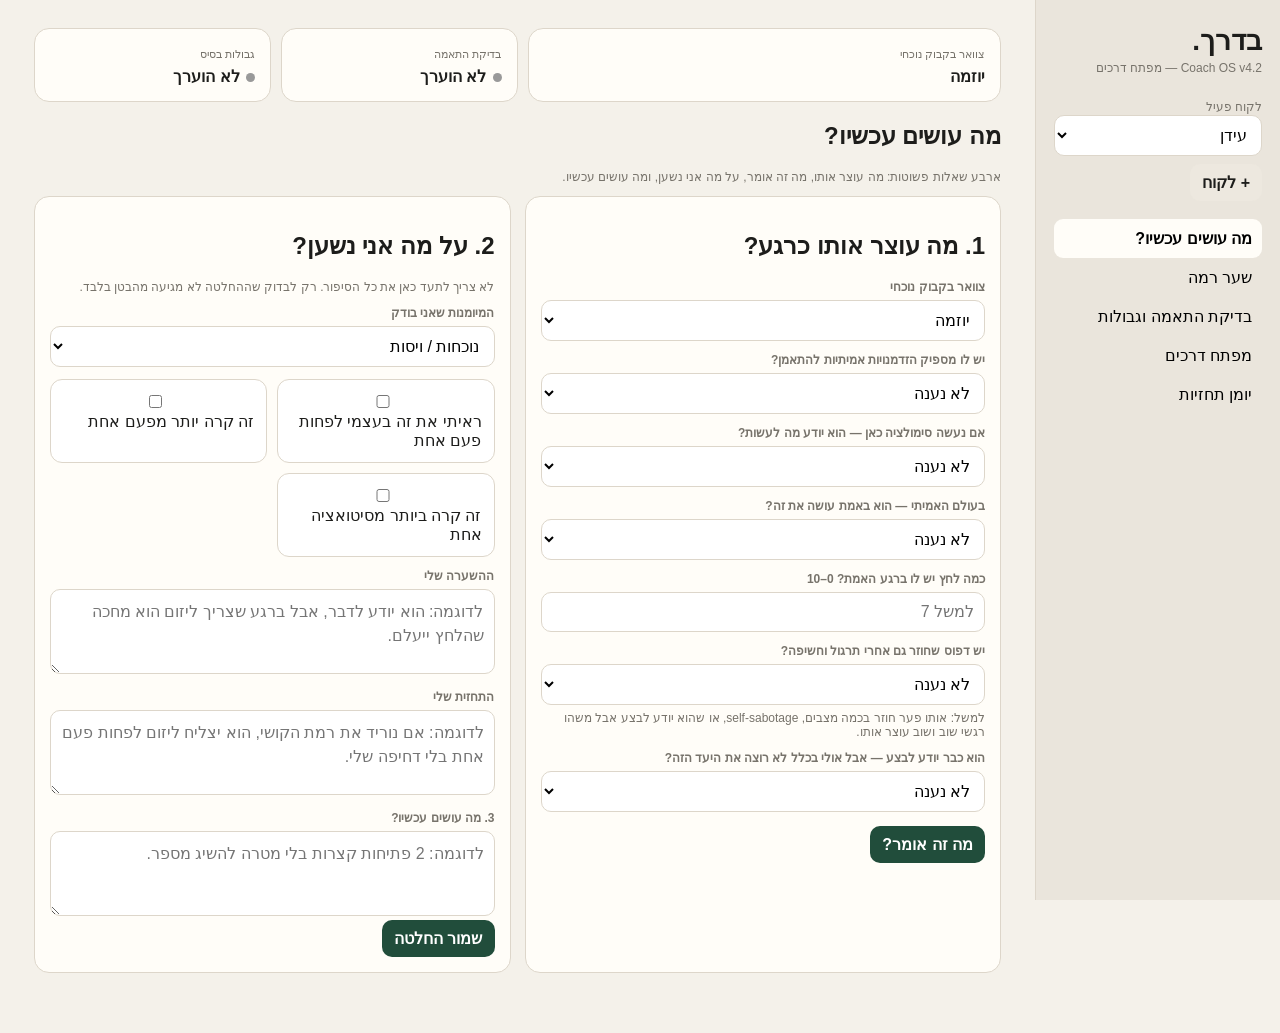
==== commit f5005fd4: "Add files via upload" ====
--- a/coach/index.html
+++ b/coach/index.html
@@ -45,7 +45,7 @@
   <nav>
     <button class="active" data-page="route">מה עושים עכשיו?</button>
     <button data-page="gate">שער רמה</button>
-    <button data-page="screening">בדיקת התאמה & Ethics</button>
+    <button data-page="screening">בדיקת התאמה וגבולות</button>
     <button data-page="playbook">מפתח דרכים</button>
     <button data-page="predictions">יומן תחזיות</button>
   </nav>
@@ -54,7 +54,7 @@
 <main>
   <div class="topbar">
     <div class="topcard"><small>צוואר בקבוק נוכחי</small><b id="topBottleneck">—</b></div>
-    <div class="topcard"><small>בדיקת התאמה</small><b id="topבדיקת התאמה">—</b></div>
+    <div class="topcard"><small>בדיקת התאמה</small><b id="topScreening">—</b></div>
     <div class="topcard"><small>גבולות בסיס</small><b id="topEthics">—</b></div>
   </div>
 
@@ -92,10 +92,10 @@
       </select>
 
       <span class="label">כמה לחץ יש לו ברגע האמת? 0–10</span>
-      <input id="rרמת לחץ" type="number" min="0" max="10" placeholder="למשל 7">
+      <input id="rArousal" type="number" min="0" max="10" placeholder="למשל 7">
 
       <span class="label">יש דפוס שחוזר גם אחרי תרגול וחשיפה?</span>
-      <select id="rהעמקה">
+      <select id="rDepth">
         <option value="">לא נענה</option>
         <option value="no">לא</option>
         <option value="yes">כן</option>
@@ -119,8 +119,8 @@
       <h2>2. על מה אני נשען?</h2>
       <p class="note">לא צריך לתעד כאן את כל הסיפור. רק לבדוק שההחלטה לא מגיעה מהבטן בלבד.</p>
 
-      <span class="label">מיומנות שאני בודק</span>
-      <select id="evמיומנות"></select>
+      <span class="label">המיומנות שאני בודק</span>
+      <select id="evSkill"></select>
 
       <div class="skill-gate" style="margin-top:12px">
         <label class="gate-box">
@@ -157,7 +157,7 @@
     <h1>שער רמה</h1>
     <div class="card">
       <p class="note">ה־Evidence נשאר באקסל. כאן רק בודקים אם יש מספיק בסיס לומר שהמיומנות עלתה.</p>
-      <span class="label">מיומנות</span><select id="gateמיומנות"></select>
+      <span class="label">מיומנות</span><select id="gateSkill"></select>
       <span class="label">לאיזו רמה אתה רוצה להעלות?</span>
       <select id="gateTarget"><option value="1">עם תמיכה</option><option value="2">מבצע לבד</option><option value="3">מכייל</option><option value="4">עצמאי</option></select>
       <div class="skill-gate" style="margin-top:14px">
@@ -172,7 +172,7 @@
   </section>
 
   <section id="screening" class="page">
-    <h1>בדיקת התאמה & Ethics</h1>
+    <h1>בדיקת התאמה וגבולות</h1>
     <div class="grid">
       <div class="card">
         <h2>בדיקת התאמה</h2>
@@ -196,7 +196,7 @@
 
   <section id="playbook" class="page">
     <h1>מפתח דרכים</h1>
-    <p class="note">ספר עיון בלבד. ה־Routing מחליט על מה עובדים; ה־מפתח דרכים עוזר לדעת איך לעבוד עליו.</p>
+    <p class="note">ספר עיון בלבד. ה־Routing מחליט על מה עובדים; ה־Playbook עוזר לדעת איך לעבוד עליו.</p>
     <div id="playbookList"></div>
   </section>
 
@@ -218,7 +218,7 @@
 ['intimacy','אינטימיות'],['repair','Repair'],['relationship','מיומנויות קשר']
 ].map(x=>({id:x[0],name:x[1]}));
 
-const PLAYBOOKS=[{"title": "מיפוי ונקודת פתיחה", "purpose": "לבנות תמונת מצב מספיק טובה כדי לבחור איפה להתחיל להזיז. לא להבין את האדם עד הסוף — אלא לזהות מה כרגע מגביל פעולה.", "questions": ["אם בעוד שלושה חודשים התהליך עובד — מה שונה?", "מה הדבר שהכי מתסכל אותך כרגע?", "איפה אתה יודע מה לעשות אבל לא עושה?", "מתי בפעם האחרונה רצית לפעול ונמנעת?", "מה אמרת לעצמך רגע לפני?", "איפה בחיים אתה דווקא כן בטוח בעצמך?", "עד כמה תגובה של אישה משנה איך אתה מרגיש לגבי עצמך?", "מה לדעתך הדבר המרכזי שעוצר אותך כרגע?"], "look": ["הימנעות שמתחפשת להיגיון", "פער בין ידיעה לביצוע", "נשים כמדד לערך", "פער בין תיאור עצמי לבין מה שנראה בחדר"], "exercises": ["תרגיל המראה", "מפת חוזקות", "ראיתי → חשבתי → הרגשתי → עשיתי", "מיקרו־פעולה"], "progress": "יש 1–3 Bottlenecks אפשריים, חוזקה אחת ברורה ופעולה ראשונה שאפשר לבדוק בעולם."}, {"title": "נראות ונוכחות", "purpose": "לבדוק אם האופן שבו האדם מופיע מבחוץ תומך בזהות שהוא רוצה להביא, או מסתיר אותה.", "questions": ["מה אתה רואה ראשון כשאתה מסתכל במראה?", "מה אתה אוהב בנראות שלך ומה פחות?", "אתה לובש מה שאתה אוהב או מה שלא מושך תשומת לב?", "מה היית רוצה שאדם ירגיש כשהוא פוגש אותך?", "מה הגוף שלך עושה כשאתה נכנס למקום לא מוכר?", "מה קורה לקשר העין שלך כשמישהי מוצאת חן בעיניך?", "הטלפון משמש אותך כמקום לברוח אליו?", "מתי אתה מרגיש הכי נוכח?"], "look": ["פחד מלהיות נראה", "סטייל כברירת מחדל", "התכווצות במרחב", "קצב דיבור גבוה", "תלות באישור חיצוני"], "exercises": ["כניסה מחדש לחדר", "שתי נוכחויות", "קשר עין שקט", "בחירת לוק שמרגיש 'אני'"], "progress": "יש שינוי פרקטי אחד בנראות ותרגול אחד של נוכחות בעולם."}, {"title": "שיחה והבאת עצמי", "purpose": "לעבור משיחה כראיון או ביצוע לשיחה שבה הוא מגיב, משתף, מביע דעה ובודק אם הוא עצמו נהנה.", "questions": ["על מה אתה חושב בזמן שיחה?", "אתה מקשיב או מכין את הדבר הבא?", "מה קורה לך בשתיקה?", "אתה מרגיש אחראי להיות מעניין?", "כמה אתה שואל לעומת משתף?", "עד כמה קל לך לא להסכים?", "מה אתה רוצה שהיא תחשוב עליך?", "עם חברים טובים — מה יוצא ממך שלא יוצא בדייט?", "אתה בודק אם אתה בכלל נהנה?"], "look": ["ראיון במקום מפגש", "Performance", "ריצוי", "חוסר סבילות לשתיקה", "עיסוק עצמי גבוה"], "exercises": ["3 דקות בלי שאלות", "אי־הסכמה קטנה", "אותו סיפור בשתי גרסאות", "סיום יזום של שיחה שלא מעניינת אותו"], "progress": "פחות חיפוש 'מה להגיד', יותר תגובה, דעה וביטוי עצמי."}, {"title": "פלירטוט והבעת עניין", "purpose": "לעזור לאדם להיות ברור יותר לגבי רצון ומשיכה בלי להתנצל ובלי להפעיל לחץ.", "questions": ["מה יקרה אם יהיה ברור שאתה מעוניין?", "מה מביך אותך בלהראות משיכה?", "מה יותר מפחיד — לא, או שהיא תדע שאתה רוצה?", "איך אתה מראה עניין היום?", "כמה ודאות אתה צריך לפני צעד קטן?", "מה אתה עושה אם היא לא מחזירה אנרגיה?", "מה הצעד הכי קטן שהיה הופך את הכוונה שלך לברורה יותר?"], "look": ["בושה סביב רצון", "Nice Guy pattern", "ניטרליות מוגזמת", "חיפוש ודאות מלאה", "טכניקה במקום נוכחות"], "exercises": ["קשר עין + שתיקה", "מחמאה ספציפית", "ניטרלי / אישי / פלרטטני", "מיקרו־סיכון"], "progress": "הוא מסוגל להביע עניין קטן, לקרוא תגובה ולשאת מבוכה בלי להיסגר."}, {"title": "Perspective והובלה", "purpose": "לקרוא הדדיות, להבין מה חוזר מהצד השני, ולהציע צעד הבא בלי לחכות לוודאות מוחלטת.", "questions": ["מה מבחינתך אומר שמישהי בעניין?", "מה נחשב השקעה מצידה?", "איך אתה מבדיל בין נימוס לעניין?", "מה אתה עושה בסימנים מעורבים?", "מה אתה רוצה שיקרה עכשיו?", "אם אתה רוצה לראות אותה שוב — מה עוצר אותך מלבקש מספר?", "מה אתה עושה עם 'נראה / אולי'?", "אתה רוצה אותה או רוצה שהיא תרצה אותך?", "מתי לאחרונה אתה בחרת לא להמשיך?"], "look": ["סימן יחיד במקום דפוס", "צורך בוודאות מלאה", "רדיפה אחרי עמימות", "שכחת הבחירה שלו", "חוסר Repair"], "exercises": ["Calibration Loop", "בקשת מספר", "תגובה לעמימות", "Repair", "תרגול בחירה לא להמשיך"], "progress": "הוא מזהה השקעה, מציע צעד הבא, משחרר כשאין תנועה ויודע לתקן."}, {"title": "דייט ואינטימיות", "purpose": "לבנות דייט שיש בו נוכחות, משיכה ובהירות, בלי להפוך קרבה או סקס ליעד שצריך להשיג.", "questions": ["איך נראה דייט טיפוסי שלך?", "מתי אתה מביע משיכה?", "מה קורה לך בקרבה פיזית?", "מה אתה חושב שאתה 'אמור' לעשות?", "איך אתה יודע שהצד השני נוח?", "מה נשיקה או סקס אומרים על ההצלחה של הדייט?", "מה קורה אם הדייט טוב ולא מתקדם?", "עד כמה קל לך להגיד מה אתה רוצה?", "מה קורה כשיש לא או חוסר ודאות?"], "look": ["דייט כראיון", "אינטימיות כמדד לערך", "לחץ להתקדם", "פחד מכל יוזמה", "חוסר קריאת גבול"], "exercises": ["סימולציית דייט", "'יש עוד צעד?'", "בהירות מילולית", "Repair"], "progress": "הוא מביע רצון, קורא הדדיות, יודע לעצור ולא מודד הצלחה רק לפי תוצאה פיזית."}, {"title": "דחייה והתאוששות", "purpose": "להפוך דחייה ממידע שמגדיר את האדם למידע שאפשר לעבד, ללמוד ממנו ולחזור ממנו לפעולה.", "questions": ["מה הדבר הראשון שסיפרת לעצמך אחרי הדחייה?", "מה אתה יודע ומה אתה רק מנחש?", "מה הדחייה אומרת עליך בעיניך?", "מה היית אומר לחבר?", "האם יש פה דפוס או אירוע בודד?", "כמה זמן לוקח לך לחזור לעצמך?", "מה אתה עושה מיד אחרי?", "אתה מחפש הסבר או מתקשה לשאת אי־ודאות?", "מה הדבר הבריא הבא שאתה יכול לעשות?"], "look": ["'אני לא מספיק'", "חיפוש אשמה", "ריצה לאישור חדש", "היעלמות", "כעס", "עיבוד אינסופי"], "exercises": ["עובדה / פרשנות / זהות", "Debrief מוגבל", "מדידת Recovery", "'אני לא יודע למה'"], "progress": "הדחייה עדיין מבאסת, אבל פחות מוחקת; Recovery מתקצר והוא חוזר לפעולה בלי הוכחה או נקמה."}, {"title": "אינטגרציה ועצמאות", "purpose": "לבדוק מה באמת נהיה שלו והאם הוא מסוגל לזהות Bottleneck, לבחור פעולה, לבצע, לקרוא תוצאה ולתקן בלי שאתה מחזיק עבורו את הלולאה.", "questions": ["מה אתה עושה היום שלא עשית בהתחלה?", "מה נהיה טבעי יותר?", "איפה אתה עדיין אותו אדם?", "כשאתה נמנע — אתה מזהה את זה?", "איזה Bottleneck היית מזהה לעצמך עכשיו?", "איזה Exposure היית בונה לעצמך?", "מה אתה יודע לעשות לבד היום?", "אם לא הייתי פה מחר — איפה עדיין היית צריך עזרה?"], "look": ["תלות במשימות מהמאמן", "תלות ב־Debrief", "קושי לבחור קושי לבד", "מיומנות שלא עבר לעולם", "המשך רק כי 'עוד לא סיימנו את הנושאים'"], "exercises": ["הלקוח מאמן את עצמו", "חזרה לתרגיל המראה", "בניית Exposure עצמאי", "Cold Check", "תוכנית 30 יום"], "progress": "הוא יוזם, מזהה Bottleneck, בונה Exposure, עושה Debrief ויודע מתי לפעול, להעמיק או לשחרר."}];
+const PLAYBOOKS=[{"title": "מיפוי ונקודת פתיחה", "purpose": "לבנות תמונת מצב מספיק טובה כדי לבחור איפה להתחיל להזיז. לא להבין את האדם עד הסוף — אלא לזהות מה כרגע מגביל פעולה.", "questions": ["אם בעוד שלושה חודשים התהליך עובד — מה שונה?", "מה הדבר שהכי מתסכל אותך כרגע?", "איפה אתה יודע מה לעשות אבל לא עושה?", "מתי בפעם האחרונה רצית לפעול ונמנעת?", "מה אמרת לעצמך רגע לפני?", "איפה בחיים אתה דווקא כן בטוח בעצמך?", "עד כמה תגובה של אישה משנה איך אתה מרגיש לגבי עצמך?", "מה לדעתך הדבר המרכזי שעוצר אותך כרגע?"], "look": ["הימנעות שמתחפשת להיגיון", "פער בין ידיעה לביצוע", "נשים כמדד לערך", "פער בין תיאור עצמי לבין מה שנראה בחדר"], "exercises": ["תרגיל המראה", "מפת חוזקות", "ראיתי → חשבתי → הרגשתי → עשיתי", "מיקרו־פעולה"], "progress": "יש 1–3 Bottlenecks אפשריים, חוזקה אחת ברורה ופעולה ראשונה שאפשר לבדוק בעולם."}, {"title": "נראות ונוכחות", "purpose": "לבדוק אם האופן שבו האדם מופיע מבחוץ תומך בזהות שהוא רוצה להביא, או מסתיר אותה.", "questions": ["מה אתה רואה ראשון כשאתה מסתכל במראה?", "מה אתה אוהב בנראות שלך ומה פחות?", "אתה לובש מה שאתה אוהב או מה שלא מושך תשומת לב?", "מה היית רוצה שאדם ירגיש כשהוא פוגש אותך?", "מה הגוף שלך עושה כשאתה נכנס למקום לא מוכר?", "מה קורה לקשר העין שלך כשמישהי מוצאת חן בעיניך?", "הטלפון משמש אותך כמקום לברוח אליו?", "מתי אתה מרגיש הכי נוכח?"], "look": ["פחד מלהיות נראה", "סטייל כברירת מחדל", "התכווצות במרחב", "קצב דיבור גבוה", "תלות באישור חיצוני"], "exercises": ["כניסה מחדש לחדר", "שתי נוכחויות", "קשר עין שקט", "בחירת לוק שמרגיש 'אני'"], "progress": "יש שינוי פרקטי אחד בנראות ותרגול אחד של נוכחות בעולם."}, {"title": "שיחה והבאת עצמי", "purpose": "לעבור משיחה כראיון או ביצוע לשיחה שבה הוא מגיב, משתף, מביע דעה ובודק אם הוא עצמו נהנה.", "questions": ["על מה אתה חושב בזמן שיחה?", "אתה מקשיב או מכין את הדבר הבא?", "מה קורה לך בשתיקה?", "אתה מרגיש אחראי להיות מעניין?", "כמה אתה שואל לעומת משתף?", "עד כמה קל לך לא להסכים?", "מה אתה רוצה שהיא תחשוב עליך?", "עם חברים טובים — מה יוצא ממך שלא יוצא בדייט?", "אתה בודק אם אתה בכלל נהנה?"], "look": ["ראיון במקום מפגש", "Performance", "ריצוי", "חוסר סבילות לשתיקה", "עיסוק עצמי גבוה"], "exercises": ["3 דקות בלי שאלות", "אי־הסכמה קטנה", "אותו סיפור בשתי גרסאות", "סיום יזום של שיחה שלא מעניינת אותו"], "progress": "פחות חיפוש 'מה להגיד', יותר תגובה, דעה וביטוי עצמי."}, {"title": "פלירטוט והבעת עניין", "purpose": "לעזור לאדם להיות ברור יותר לגבי רצון ומשיכה בלי להתנצל ובלי להפעיל לחץ.", "questions": ["מה יקרה אם יהיה ברור שאתה מעוניין?", "מה מביך אותך בלהראות משיכה?", "מה יותר מפחיד — לא, או שהיא תדע שאתה רוצה?", "איך אתה מראה עניין היום?", "כמה ודאות אתה צריך לפני צעד קטן?", "מה אתה עושה אם היא לא מחזירה אנרגיה?", "מה הצעד הכי קטן שהיה הופך את הכוונה שלך לברורה יותר?"], "look": ["בושה סביב רצון", "Nice Guy pattern", "ניטרליות מוגזמת", "חיפוש ודאות מלאה", "טכניקה במקום נוכחות"], "exercises": ["קשר עין + שתיקה", "מחמאה ספציפית", "ניטרלי / אישי / פלרטטני", "מיקרו־סיכון"], "progress": "הוא מסוגל להביע עניין קטן, לקרוא תגובה ולשאת מבוכה בלי להיסגר."}, {"title": "Perspective והובלה", "purpose": "לקרוא הדדיות, להבין מה חוזר מהצד השני, ולהציע צעד הבא בלי לחכות לוודאות מוחלטת.", "questions": ["מה מבחינתך אומר שמישהי בעניין?", "מה נחשב השקעה מצידה?", "איך אתה מבדיל בין נימוס לעניין?", "מה אתה עושה בסימנים מעורבים?", "מה אתה רוצה שיקרה עכשיו?", "אם אתה רוצה לראות אותה שוב — מה עוצר אותך מלבקש מספר?", "מה אתה עושה עם 'נראה / אולי'?", "אתה רוצה אותה או רוצה שהיא תרצה אותך?", "מתי לאחרונה אתה בחרת לא להמשיך?"], "look": ["סימן יחיד במקום דפוס", "צורך בוודאות מלאה", "רדיפה אחרי עמימות", "שכחת הבחירה שלו", "חוסר Repair"], "exercises": ["Calibration Loop", "בקשת מספר", "תגובה לעמימות", "Repair", "תרגול בחירה לא להמשיך"], "progress": "הוא מזהה השקעה, מציע צעד הבא, משחרר כשאין תנועה ויודע לתקן."}, {"title": "דייט ואינטימיות", "purpose": "לבנות דייט שיש בו נוכחות, משיכה ובהירות, בלי להפוך קרבה או סקס ליעד שצריך להשיג.", "questions": ["איך נראה דייט טיפוסי שלך?", "מתי אתה מביע משיכה?", "מה קורה לך בקרבה פיזית?", "מה אתה חושב שאתה 'אמור' לעשות?", "איך אתה יודע שהצד השני נוח?", "מה נשיקה או סקס אומרים על ההצלחה של הדייט?", "מה קורה אם הדייט טוב ולא מתקדם?", "עד כמה קל לך להגיד מה אתה רוצה?", "מה קורה כשיש לא או חוסר ודאות?"], "look": ["דייט כראיון", "אינטימיות כמדד לערך", "לחץ להתקדם", "פחד מכל יוזמה", "חוסר קריאת גבול"], "exercises": ["סימולציית דייט", "'יש עוד צעד?'", "בהירות מילולית", "Repair"], "progress": "הוא מביע רצון, קורא הדדיות, יודע לעצור ולא מודד הצלחה רק לפי תוצאה פיזית."}, {"title": "דחייה והתאוששות", "purpose": "להפוך דחייה ממידע שמגדיר את האדם למידע שאפשר לעבד, ללמוד ממנו ולחזור ממנו לפעולה.", "questions": ["מה הדבר הראשון שסיפרת לעצמך אחרי הדחייה?", "מה אתה יודע ומה אתה רק מנחש?", "מה הדחייה אומרת עליך בעיניך?", "מה היית אומר לחבר?", "האם יש פה דפוס או אירוע בודד?", "כמה זמן לוקח לך לחזור לעצמך?", "מה אתה עושה מיד אחרי?", "אתה מחפש הסבר או מתקשה לשאת אי־ודאות?", "מה הדבר הבריא הבא שאתה יכול לעשות?"], "look": ["'אני לא מספיק'", "חיפוש אשמה", "ריצה לאישור חדש", "היעלמות", "כעס", "עיבוד אינסופי"], "exercises": ["עובדה / פרשנות / זהות", "Debrief מוגבל", "מדידת Recovery", "'אני לא יודע למה'"], "progress": "הדחייה עדיין מבאסת, אבל פחות מוחקת; Recovery מתקצר והוא חוזר לפעולה בלי הוכחה או נקמה."}, {"title": "אינטגרציה ועצמאות", "purpose": "לבדוק מה באמת נהיה שלו והאם הוא מסוגל לזהות Bottleneck, לבחור פעולה, לבצע, לקרוא תוצאה ולתקן בלי שאתה מחזיק עבורו את הלולאה.", "questions": ["מה אתה עושה היום שלא עשית בהתחלה?", "מה נהיה טבעי יותר?", "איפה אתה עדיין אותו אדם?", "כשאתה נמנע — אתה מזהה את זה?", "איזה Bottleneck היית מזהה לעצמך עכשיו?", "איזה Exposure היית בונה לעצמך?", "מה אתה יודע לעשות לבד היום?", "אם לא הייתי פה מחר — איפה עדיין היית צריך עזרה?"], "look": ["תלות במשימות מהמאמן", "תלות ב־Debrief", "קושי לבחור קושי לבד", "Skill שלא עבר לעולם", "המשך רק כי 'עוד לא סיימנו את הנושאים'"], "exercises": ["הלקוח מאמן את עצמו", "חזרה לתרגיל המראה", "בניית Exposure עצמאי", "Cold Check", "תוכנית 30 יום"], "progress": "הוא יוזם, מזהה Bottleneck, בונה Exposure, עושה Debrief ויודע מתי לפעול, להעמיק או לשחרר."}];
 
 let DB=JSON.parse(localStorage.getItem('baderech_v4')||'null')||{clients:{},active:null,predictions:[]};
 
@@ -256,7 +256,7 @@
 function renderTop(){
  const s=SKILLS.find(x=>x.id===c().bottleneck);topBottleneck.textContent=s?s.name:'—';
  const st=c().screening||'Unknown';
- topבדיקת התאמה.innerHTML=`<span class="dot ${st==='Green'?'green':st==='Yellow'?'yellow':st==='Red'?'red':'gray'}"></span>${st==='Unknown'?'לא הוערך':st}`;
+ topScreening.innerHTML=`<span class="dot ${st==='Green'?'green':st==='Yellow'?'yellow':st==='Red'?'red':'gray'}"></span>${st==='Unknown'?'לא הוערך':st}`;
  const es=ethicsState();
  topEthics.innerHTML=`<span class="dot ${es==='OK'?'green':es==='Partial'?'yellow':'gray'}"></span>${es==='OK'?'תקין':es==='Partial'?'חלקי':'לא הוערך'}`;
 }
@@ -269,14 +269,14 @@
 }
 function renderRouteSafety(){
  const e=ethicsState();
- routeSafetySummary.innerHTML=`בדיקת התאמה: <b>${c().screening==='Unknown'?'לא הוערך':c().screening}</b> · גבולות בסיס: <b>${e==='OK'?'תקין':e==='Partial'?'חלקי':'לא הוערך'}</b>`;
+ routeSafetySummary.innerHTML=`Screening: <b>${c().screening==='Unknown'?'לא הוערך':c().screening}</b> · Ethical Floor: <b>${e==='OK'?'תקין':e==='Partial'?'חלקי':'לא הוערך'}</b>`;
 }
 function routeComplete(){
- return rOpp.value&&rRoom.value&&rField.value&&rהעמקה.value&&rWant.value&&rרמת לחץ.value!=='';
+ return rOpp.value&&rRoom.value&&rField.value&&rDepth.value&&rWant.value&&rArousal.value!=='';
 }
 function computeRoute(){
  if(!routeComplete()){routeResult.innerHTML='<div class="warning">צריך לענות על כל שאלות הניתוב.</div>';return null}
- const eth=ethicsState(),st=c().screening,ar=+rרמת לחץ.value;
+ const eth=ethicsState(),st=c().screening,ar=+rArousal.value;
  let route='',why='';
  if(st==='Unknown'||eth!=='OK'){route='עצירה — השלמת בדיקת מסגרת';why='אי אפשר להתקדם לתרגול או לחשיפה לפני שהשלמנו את בדיקת ההתאמה והגבולות.'}
  else if(st==='Red'){route='עצירה — מחוץ למסגרת';why='כרגע לא נכון להמשיך כרגיל במסגרת של בדרך.'}
@@ -286,13 +286,13 @@
  else if(rRoom.value==='no'){route='לימוד + תרגול';why='קודם צריך לבנות את היכולת בתרגול לפני שמצפים שתופיע בשטח.'}
  else if(rField.value==='no'&&ar>=7){route='ויסות + חשיפה קלה יותר';why='הוא יודע מה לעשות, אבל ברגע האמת הלחץ גבוה מדי; מורידים את רמת הקושי.'}
  else if(rField.value==='no'){route='יציאה לשטח / חשיפה';why='הוא יודע לבצע כאן, אבל עדיין לא עושה את זה בעולם האמיתי.'}
- else if(rהעמקה.value==='yes'){route='העמקה';why='יש דפוס שחוזר שוב ושוב למרות תרגול ופעולה, ולכן שווה להבין אותו קצת יותר לעומק.'}
+ else if(rDepth.value==='yes'){route='העמקה';why='יש דפוס שחוזר שוב ושוב למרות תרגול ופעולה, ולכן שווה להבין אותו קצת יותר לעומק.'}
  else{route='כיול / העלאת קושי / מעבר לעצמאות';why='היכולת כבר קיימת; עכשיו בודקים דיוק, מצבים מורכבים יותר או פחות תלות בך.'}
  routeResult.innerHTML=`<div class="route-result"><b>${route}</b><br>${why}</div>`;
  return route;
 }
 function decisionComplete(){
- return bottleneck.value&&evDemos.value!==''&&evContexts.value!==''&&evObserved.value&&evמיומנות.value&&hypothesis.value.trim()&&prediction.value.trim()&&nextAction.value.trim();
+ return bottleneck.value&&evDemos.value!==''&&evContexts.value!==''&&evObserved.value&&evSkill.value&&hypothesis.value.trim()&&prediction.value.trim()&&nextAction.value.trim();
 }
 function saveDecision(){
  const route=computeRoute();if(!route)return;
@@ -301,7 +301,7 @@
  DB.predictions.push({
    id:uid(),clientId:c().id,clientName:c().name,date:new Date().toISOString(),
    bottleneck:bottleneck.value,route,
-   evidence:{skill:evמיומנות.value,demos:+evDemos.value,contexts:+evContexts.value,observed:evObserved.value==='yes'},
+   evidence:{skill:evSkill.value,demos:+evDemos.value,contexts:+evContexts.value,observed:evObserved.value==='yes'},
    hypothesis:hypothesis.value.trim(),prediction:prediction.value.trim(),nextAction:nextAction.value.trim(),outcome:null
  });
  hypothesis.value='';prediction.value='';nextAction.value='';evDemos.value='';evContexts.value='';evObserved.value='';
@@ -319,7 +319,7 @@
    const d=document.createElement('div');d.className='pred';
    d.innerHTML=`<div class="tiny">${new Date(p.date).toLocaleDateString('he-IL')} · ${p.clientName} · ${s?s.name:''} · ${p.outcome==='hit'?'פגע':p.outcome==='miss'?'החטיא':'פתוח'}</div>
    <b>${p.route}</b>
-   <div class="note" style="margin-top:6px">בסיס להחלטה: ${ev?ev.name:''} · ${p.evidence.demos} הדגמות · ${p.evidence.contexts} הקשרים · ${p.evidence.observed?'נצפה':'לא נצפה'}</div>
+   <div class="note" style="margin-top:6px">Evidence: ${ev?ev.name:''} · ${p.evidence.demos} הדגמות · ${p.evidence.contexts} הקשרים · ${p.evidence.observed?'נצפה':'לא נצפה'}</div>
    <div style="margin-top:8px"><b>השערה:</b> ${p.hypothesis}</div>
    <div><b>תחזית:</b> ${p.prediction}</div>
    <div><b>צעד הבא:</b> ${p.nextAction}</div>
@@ -331,7 +331,7 @@
  const ok=g1.checked&&g2.checked&&g3.checked&&g4.checked;
  gateResult.innerHTML=ok?'<div class="route-result"><b>השער עבר.</b><br>יש מספיק בסיס לשקול עליית רמה.</div>':'<div class="warning">עדיין אין מספיק בסיס. אל תעלה רמה רק מתוך תחושה.</div>';
 }
-function renderמפתח דרכים(){
+function renderPlaybook(){
  playbookList.innerHTML='';
  PLAYBOOKS.forEach((p,i)=>{
    const d=document.createElement('details');d.className='playbook';
@@ -345,8 +345,8 @@
  });
 }
 function renderAll(){
- renderClients();fillSelect(bottleneck);fillSelect(evמיומנות);fillSelect(gateמיומנות);
- bottleneck.value=c().bottleneck;renderTop();loadSafety();renderRouteSafety();renderPredictions();renderמפתח דרכים();
+ renderClients();fillSelect(bottleneck);fillSelect(evSkill);fillSelect(gateSkill);
+ bottleneck.value=c().bottleneck;renderTop();loadSafety();renderRouteSafety();renderPredictions();renderPlaybook();
 }
 renderAll();
 </script>
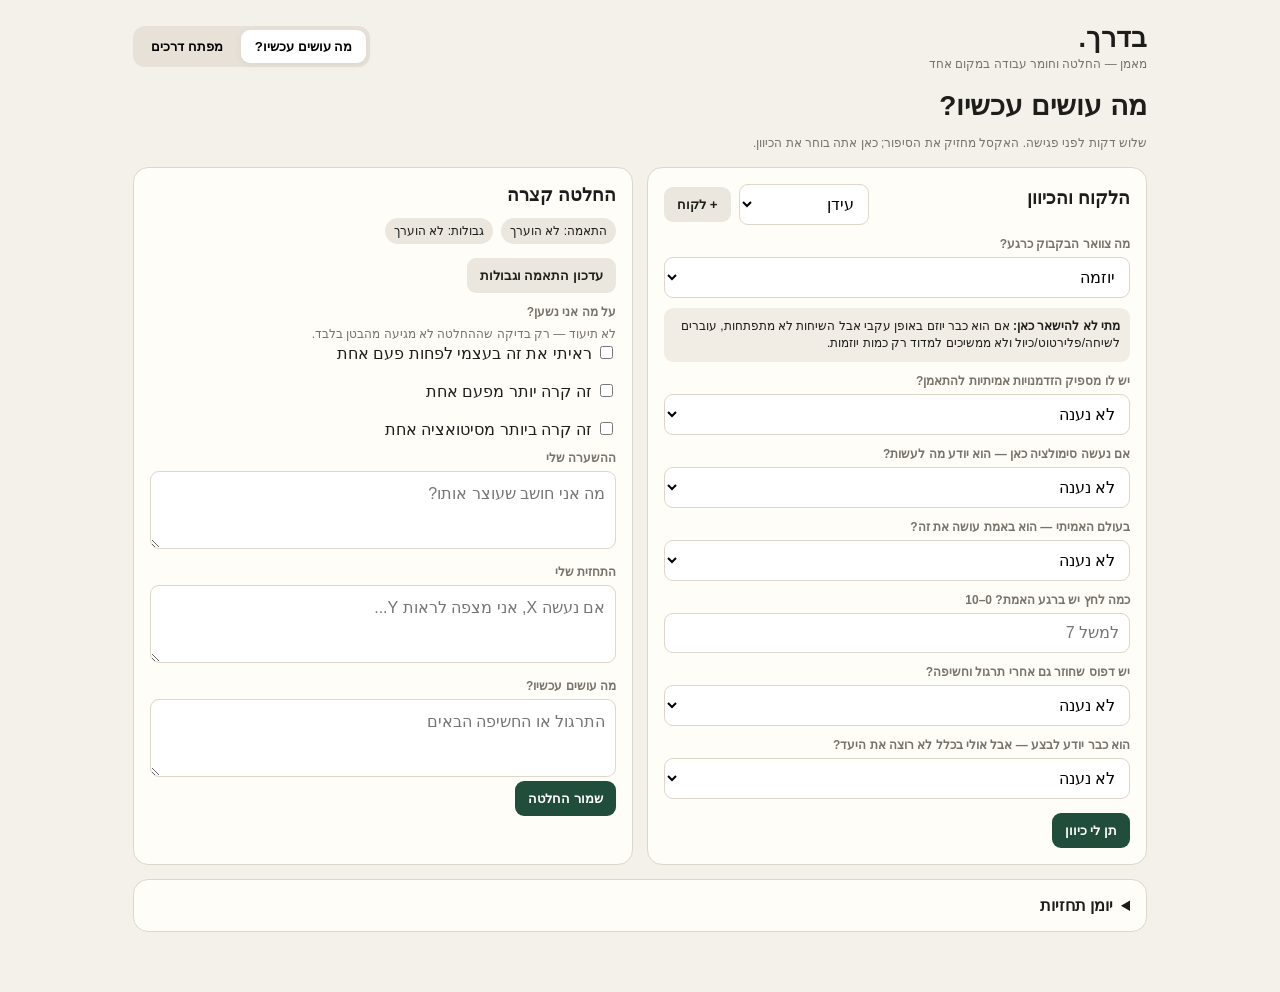
==== commit c61be963: "Add files via upload" ====
--- a/coach/index.html
+++ b/coach/index.html
@@ -3,352 +3,245 @@
 <head>
 <meta charset="utf-8">
 <meta name="viewport" content="width=device-width,initial-scale=1">
-<title>בדרך — Coach OS v4</title>
+<title>בדרך — מאמן</title>
 <style>
-:root{--bg:#f4f1ea;--panel:#fffdf8;--ink:#1d1d1b;--muted:#77736b;--line:#ddd6ca;--green:#214d3b;--green2:#dfe9e3;--yellow:#9d7a37;--red:#9f4940;--soft:#ede8df}
-*{box-sizing:border-box}body{margin:0;font-family:Arial,sans-serif;background:var(--bg);color:var(--ink)}
-.app{display:grid;grid-template-columns:245px 1fr;min-height:100vh}
-aside{background:#eae5dc;border-left:1px solid var(--line);padding:24px 18px;position:sticky;top:0;height:100vh}
-.brand{font-size:28px;font-weight:800}.sub,.tiny,.note{color:var(--muted);font-size:12px}.sub{margin:4px 0 22px}
-button,input,textarea,select{font:inherit}input,textarea,select{width:100%;padding:10px;border:1px solid var(--line);border-radius:10px;background:#fff}
-textarea{min-height:85px;resize:vertical;line-height:1.5}.row{display:flex;gap:8px;align-items:center;flex-wrap:wrap}
-.btn{border:0;border-radius:10px;padding:9px 12px;background:var(--green);color:#fff;font-weight:700;cursor:pointer}
-.btn.secondary{background:var(--soft);color:var(--ink)}nav{margin-top:18px}
-nav button{width:100%;border:0;background:transparent;text-align:right;padding:10px;border-radius:9px;cursor:pointer}
-nav button.active{background:var(--panel);font-weight:700}main{padding:28px 34px 60px;max-width:1150px;width:100%;margin:auto}
-.topbar{display:grid;grid-template-columns:1.4fr .7fr .7fr;gap:10px;margin-bottom:18px}
-.topcard,.card{background:var(--panel);border:1px solid var(--line);border-radius:15px;padding:15px}
-.topcard small{color:var(--muted);font-size:11px}.topcard b{display:block;margin-top:5px}
-.page{display:none}.page.active{display:block}.grid{display:grid;grid-template-columns:1fr 1fr;gap:14px}
-.label{display:block;font-size:12px;color:var(--muted);font-weight:700;margin:12px 0 6px}
-.warning{padding:11px;border-radius:10px;background:#fff3da;border:1px solid #ead3a0;font-size:13px}
-.redbox{padding:11px;border-radius:10px;background:#f8e5e3;border:1px solid #e6b9b4;font-size:13px}
-.route-result{background:#173c2e;color:#fff;padding:16px;border-radius:13px;margin-top:12px}
-.dot{width:9px;height:9px;border-radius:50%;display:inline-block;margin-left:6px}.green{background:var(--green)}.yellow{background:var(--yellow)}.red{background:var(--red)}.gray{background:#999}
-details{margin:9px 0}summary{cursor:pointer;font-weight:700}
-.playbook{background:#fff;border:1px solid var(--line);border-radius:12px;overflow:hidden}
-.playbook summary{padding:15px}.playbook[open] summary{border-bottom:1px solid var(--line)}.playbook .body{padding:0 16px 16px;line-height:1.65}
-.playbook h3{font-size:15px;margin-top:18px}.playbook ul{padding-right:22px;line-height:1.8}
-.pred{background:#fff;border:1px solid var(--line);border-radius:12px;padding:12px;margin:8px 0}
-.skill-gate{display:grid;grid-template-columns:1fr 1fr;gap:10px}.gate-box{padding:12px;background:#fff;border:1px solid var(--line);border-radius:12px}
-@media(max-width:850px){.app{grid-template-columns:1fr}aside{height:auto;position:relative;border-left:0;border-bottom:1px solid var(--line)}nav{display:flex;overflow:auto}nav button{min-width:max-content}.topbar,.grid,.skill-gate{grid-template-columns:1fr}main{padding:20px 14px}}
+:root{--bg:#f4f1ea;--panel:#fffdf8;--ink:#1d1d1b;--muted:#77736b;--line:#ddd6ca;--green:#214d3b;--soft:#ece7de;--yellow:#a77b26;--red:#9c463d}
+*{box-sizing:border-box}body{margin:0;background:var(--bg);color:var(--ink);font-family:Arial,sans-serif}
+.wrap{max-width:1050px;margin:auto;padding:22px 18px 60px}
+header{display:flex;align-items:center;justify-content:space-between;gap:16px;margin-bottom:18px}
+.brand{font-size:27px;font-weight:800}.brand small{font-size:12px;color:var(--muted);font-weight:400;display:block;margin-top:3px}
+.switch{display:flex;background:#e7e1d7;border-radius:12px;padding:4px;gap:4px}
+.switch button{border:0;background:transparent;padding:9px 14px;border-radius:9px;cursor:pointer;font-weight:700}
+.switch button.active{background:white;box-shadow:0 2px 10px #0000000d}
+.card{background:var(--panel);border:1px solid var(--line);border-radius:15px;padding:16px}
+.grid{display:grid;grid-template-columns:1fr 1fr;gap:14px}.page{display:none}.page.active{display:block}
+h1{margin:5px 0 4px;font-size:28px}h2{font-size:18px;margin:0 0 12px}h3{font-size:15px;margin:18px 0 6px}
+.note,.tiny{color:var(--muted);font-size:12px;line-height:1.55}.label{display:block;color:var(--muted);font-size:12px;font-weight:700;margin:12px 0 6px}
+select,input,textarea{font:inherit;width:100%;padding:10px;border:1px solid var(--line);border-radius:9px;background:#fff}
+textarea{min-height:78px;resize:vertical;line-height:1.45}
+.btn{border:0;border-radius:9px;background:var(--green);color:#fff;font-weight:700;padding:10px 13px;cursor:pointer}
+.btn.secondary{background:var(--soft);color:var(--ink)}.row{display:flex;gap:8px;align-items:center;flex-wrap:wrap}
+.safety{display:flex;gap:8px;align-items:center;margin:10px 0 14px;font-size:12px}.badge{padding:6px 9px;border-radius:999px;background:var(--soft)}
+.route-result{margin-top:14px;background:#173c2e;color:#fff;border-radius:13px;padding:16px}.route-result p{margin:6px 0 12px;line-height:1.5}
+.route-result .btn{background:#fff;color:#173c2e}
+.exit-line{margin-top:10px;padding:10px;background:#f2ede4;border-radius:9px;font-size:12px;line-height:1.45}
+details.guide{background:#fff;border:1px solid var(--line);border-radius:12px;margin:9px 0;overflow:hidden}
+details.guide summary{cursor:pointer;padding:15px;font-weight:700}
+details.guide[open] summary{border-bottom:1px solid var(--line)}.guide-body{padding:0 16px 16px;line-height:1.65}
+.guide-body ul{padding-right:22px;line-height:1.75}.back{display:inline-block;margin-top:14px}
+.pred{border-top:1px solid var(--line);padding:12px 0}.pred:first-child{border-top:0}
+.compact{max-width:750px}.hidden{display:none!important}
+@media(max-width:760px){header{align-items:flex-start;flex-direction:column}.grid{grid-template-columns:1fr}.switch{width:100%}.switch button{flex:1}}
 </style>
 </head>
 <body>
-<div class="app">
-<aside>
-  <div class="brand">בדרך.</div>
-  <div class="sub">Coach OS v4.2 — מפתח דרכים</div>
-  <label class="tiny">לקוח פעיל</label>
-  <select id="clientSelect"></select>
-  <div class="row" style="margin-top:8px"><button class="btn secondary" onclick="newClient()">+ לקוח</button></div>
-  <nav>
-    <button class="active" data-page="route">מה עושים עכשיו?</button>
-    <button data-page="gate">שער רמה</button>
-    <button data-page="screening">בדיקת התאמה וגבולות</button>
-    <button data-page="playbook">מפתח דרכים</button>
-    <button data-page="predictions">יומן תחזיות</button>
-  </nav>
-</aside>
-
-<main>
-  <div class="topbar">
-    <div class="topcard"><small>צוואר בקבוק נוכחי</small><b id="topBottleneck">—</b></div>
-    <div class="topcard"><small>בדיקת התאמה</small><b id="topScreening">—</b></div>
-    <div class="topcard"><small>גבולות בסיס</small><b id="topEthics">—</b></div>
+<div class="wrap">
+<header>
+ <div class="brand">בדרך.<small>מאמן — החלטה וחומר עבודה במקום אחד</small></div>
+ <div class="switch">
+   <button id="decisionTab" class="active" onclick="showMode('decision')">מה עושים עכשיו?</button>
+   <button id="guideTab" onclick="showMode('guide')">מפתח דרכים</button>
+ </div>
+</header>
+
+<section id="decisionPage" class="page active">
+ <h1>מה עושים עכשיו?</h1>
+ <p class="note">שלוש דקות לפני פגישה. האקסל מחזיק את הסיפור; כאן אתה בוחר את הכיוון.</p>
+
+ <div class="grid" style="margin-top:14px">
+  <div class="card">
+   <div class="row" style="justify-content:space-between">
+    <h2>הלקוח והכיוון</h2>
+    <div class="row"><select id="clientSelect" style="width:auto;min-width:130px"></select><button class="btn secondary" onclick="newClient()">+ לקוח</button></div>
+   </div>
+
+   <span class="label">מה צוואר הבקבוק כרגע?</span>
+   <select id="bottleneck"></select>
+   <div id="exitHint" class="exit-line"></div>
+
+   <span class="label">יש לו מספיק הזדמנויות אמיתיות להתאמן?</span>
+   <select id="rOpp"><option value="">לא נענה</option><option value="yes">כן</option><option value="no">לא</option></select>
+
+   <span class="label">אם נעשה סימולציה כאן — הוא יודע מה לעשות?</span>
+   <select id="rRoom"><option value="">לא נענה</option><option value="yes">כן</option><option value="no">לא</option></select>
+
+   <span class="label">בעולם האמיתי — הוא באמת עושה את זה?</span>
+   <select id="rField"><option value="">לא נענה</option><option value="yes">כן</option><option value="no">לא</option></select>
+
+   <span class="label">כמה לחץ יש ברגע האמת? 0–10</span>
+   <input id="rArousal" type="number" min="0" max="10" placeholder="למשל 7">
+
+   <span class="label">יש דפוס שחוזר גם אחרי תרגול וחשיפה?</span>
+   <select id="rDepth"><option value="">לא נענה</option><option value="no">לא</option><option value="yes">כן</option></select>
+
+   <span class="label">הוא כבר יודע לבצע — אבל אולי בכלל לא רוצה את היעד?</span>
+   <select id="rWant"><option value="">לא נענה</option><option value="no">לא</option><option value="yes">כן</option></select>
+
+   <button class="btn" style="margin-top:14px" onclick="computeRoute()">תן לי כיוון</button>
+   <div id="routeResult"></div>
   </div>
 
-  
-<section id="route" class="page active">
-  <h1>מה עושים עכשיו?</h1>
-  <p class="note">ארבע שאלות פשוטות: מה עוצר אותו, מה זה אומר, על מה אני נשען, ומה עושים עכשיו.</p>
-
-  <div class="grid">
-    <div class="card">
-      <h2>1. מה עוצר אותו כרגע?</h2>
-
-      <span class="label">צוואר בקבוק נוכחי</span>
-      <select id="bottleneck"></select>
-
-      <span class="label">יש לו מספיק הזדמנויות אמיתיות להתאמן?</span>
-      <select id="rOpp">
-        <option value="">לא נענה</option>
-        <option value="yes">כן</option>
-        <option value="no">לא</option>
-      </select>
-
-      <span class="label">אם נעשה סימולציה כאן — הוא יודע מה לעשות?</span>
-      <select id="rRoom">
-        <option value="">לא נענה</option>
-        <option value="yes">כן</option>
-        <option value="no">לא</option>
-      </select>
-
-      <span class="label">בעולם האמיתי — הוא באמת עושה את זה?</span>
-      <select id="rField">
-        <option value="">לא נענה</option>
-        <option value="yes">כן</option>
-        <option value="no">לא</option>
-      </select>
-
-      <span class="label">כמה לחץ יש לו ברגע האמת? 0–10</span>
-      <input id="rArousal" type="number" min="0" max="10" placeholder="למשל 7">
-
-      <span class="label">יש דפוס שחוזר גם אחרי תרגול וחשיפה?</span>
-      <select id="rDepth">
-        <option value="">לא נענה</option>
-        <option value="no">לא</option>
-        <option value="yes">כן</option>
-      </select>
-      <div class="tiny" style="margin-top:6px">
-        למשל: אותו פער חוזר בכמה מצבים, self-sabotage, או שהוא יודע לבצע אבל משהו רגשי שוב ושוב עוצר אותו.
-      </div>
-
-      <span class="label">הוא כבר יודע לבצע — אבל אולי בכלל לא רוצה את היעד הזה?</span>
-      <select id="rWant">
-        <option value="">לא נענה</option>
-        <option value="no">לא</option>
-        <option value="yes">כן</option>
-      </select>
-
-      <button class="btn" style="margin-top:14px" onclick="computeRoute()">מה זה אומר?</button>
-      <div id="routeResult"></div>
-    </div>
-
-    <div class="card">
-      <h2>2. על מה אני נשען?</h2>
-      <p class="note">לא צריך לתעד כאן את כל הסיפור. רק לבדוק שההחלטה לא מגיעה מהבטן בלבד.</p>
-
-      <span class="label">המיומנות שאני בודק</span>
-      <select id="evSkill"></select>
-
-      <div class="skill-gate" style="margin-top:12px">
-        <label class="gate-box">
-          <input type="checkbox" id="e1">
-          ראיתי את זה בעצמי לפחות פעם אחת
-        </label>
-        <label class="gate-box">
-          <input type="checkbox" id="e2">
-          זה קרה יותר מפעם אחת
-        </label>
-        <label class="gate-box">
-          <input type="checkbox" id="e3">
-          זה קרה ביותר מסיטואציה אחת
-        </label>
-      </div>
-
-      <span class="label">ההשערה שלי</span>
-      <textarea id="hypothesis" placeholder="לדוגמה: הוא יודע לדבר, אבל ברגע שצריך ליזום הוא מחכה שהלחץ ייעלם."></textarea>
-
-      <span class="label">התחזית שלי</span>
-      <textarea id="prediction" placeholder="לדוגמה: אם נוריד את רמת הקושי, הוא יצליח ליזום לפחות פעם אחת בלי דחיפה שלי."></textarea>
-
-      <span class="label">3. מה עושים עכשיו?</span>
-      <textarea id="nextAction" placeholder="לדוגמה: 2 פתיחות קצרות בלי מטרה להשיג מספר."></textarea>
-
-      <button class="btn" onclick="saveDecision()">שמור החלטה</button>
-      <span id="saveMsg" class="tiny"></span>
-    </div>
+  <div class="card">
+   <h2>החלטה קצרה</h2>
+   <div id="safetyLine" class="safety"></div>
+   <button class="btn secondary" onclick="toggleSafety()">עדכון התאמה וגבולות</button>
+
+   <div id="safetyPanel" class="hidden" style="margin-top:10px">
+    <span class="label">בדיקת התאמה</span>
+    <select id="screening"><option value="Unknown">לא הוערך</option><option>Green</option><option>Yellow</option><option>Red</option></select>
+    <span class="label">גבולות בסיס — סמן רק מה שבאמת הוערך</span>
+    <label><input type="checkbox" id="eth1" style="width:auto"> מכבד “לא” בלי שכנוע</label><br><br>
+    <label><input type="checkbox" id="eth2" style="width:auto"> אין הטעיה לגבי כוונה</label><br><br>
+    <label><input type="checkbox" id="eth3" style="width:auto"> אין תוכן מיני לא מבוקש</label><br><br>
+    <label><input type="checkbox" id="eth4" style="width:auto"> אין לחץ במצב שקשה לעזוב</label><br><br>
+    <label><input type="checkbox" id="eth5" style="width:auto"> מסוגל לקחת אחריות ולתקן</label><br>
+    <button class="btn secondary" style="margin-top:10px" onclick="saveSafety()">שמור</button>
+   </div>
+
+   <span class="label">על מה אני נשען?</span>
+   <div class="tiny">לא תיעוד — רק בדיקה שההחלטה לא מגיעה מהבטן בלבד.</div>
+   <label><input type="checkbox" id="e1" style="width:auto"> ראיתי את זה בעצמי לפחות פעם אחת</label><br><br>
+   <label><input type="checkbox" id="e2" style="width:auto"> זה קרה יותר מפעם אחת</label><br><br>
+   <label><input type="checkbox" id="e3" style="width:auto"> זה קרה ביותר מסיטואציה אחת</label>
+
+   <span class="label">ההשערה שלי</span>
+   <textarea id="hypothesis" placeholder="מה אני חושב שעוצר אותו?"></textarea>
+
+   <span class="label">התחזית שלי</span>
+   <textarea id="prediction" placeholder="אם נעשה X, אני מצפה לראות Y..."></textarea>
+
+   <span class="label">מה עושים עכשיו?</span>
+   <textarea id="nextAction" placeholder="התרגול או החשיפה הבאים"></textarea>
+
+   <button class="btn" onclick="saveDecision()">שמור החלטה</button>
+   <span id="saveMsg" class="tiny"></span>
   </div>
+ </div>
+
+ <details class="card" style="margin-top:14px">
+   <summary style="cursor:pointer;font-weight:700">יומן תחזיות</summary>
+   <div class="row" style="justify-content:space-between;margin-top:12px"><span class="note">דיוק חוצה לקוחות</span><b id="accuracy">—</b></div>
+   <div id="predList"></div>
+ </details>
 </section>
 
-
-  <section id="gate" class="page">
-    <h1>שער רמה</h1>
-    <div class="card">
-      <p class="note">ה־Evidence נשאר באקסל. כאן רק בודקים אם יש מספיק בסיס לומר שהמיומנות עלתה.</p>
-      <span class="label">מיומנות</span><select id="gateSkill"></select>
-      <span class="label">לאיזו רמה אתה רוצה להעלות?</span>
-      <select id="gateTarget"><option value="1">עם תמיכה</option><option value="2">מבצע לבד</option><option value="3">מכייל</option><option value="4">עצמאי</option></select>
-      <div class="skill-gate" style="margin-top:14px">
-        <label class="gate-box"><input type="checkbox" id="g1"> יש לפחות 3 הדגמות</label>
-        <label class="gate-box"><input type="checkbox" id="g2"> יש לפחות 2 הקשרים</label>
-        <label class="gate-box"><input type="checkbox" id="g3"> לפחות הדגמה אחת נצפתה</label>
-        <label class="gate-box"><input type="checkbox" id="g4"> הביצוע קרה ללא תלות חריגה בהכנה</label>
-      </div>
-      <button class="btn" style="margin-top:14px" onclick="checkGate()">בדוק שער</button>
-      <div id="gateResult"></div>
-    </div>
-  </section>
-
-  <section id="screening" class="page">
-    <h1>בדיקת התאמה וגבולות</h1>
-    <div class="grid">
-      <div class="card">
-        <h2>בדיקת התאמה</h2>
-        <span class="label">סטטוס</span>
-        <select id="screenStatus"><option value="Unknown">לא הוערך</option><option>Green</option><option>Yellow</option><option>Red</option></select>
-        <span class="label">תאריך Re-screen</span><input id="rescreen" type="date">
-        <div class="warning">הדגל נשאר כאן כי ה־Routing צורך אותו. התיאור וההיסטוריה נשארים באקסל.</div>
-      </div>
-      <div class="card">
-        <h2>גבולות בסיס</h2>
-        <div class="tiny" style="margin-bottom:10px">סמן רק מה שבאמת הוערך. לא מסומן = לא הוערך, לא בהכרח הפרה.</div>
-        <label><input type="checkbox" id="eth1"> מכבד “לא” בלי שכנוע</label><br><br>
-        <label><input type="checkbox" id="eth2"> אין הטעיה לגבי כוונה</label><br><br>
-        <label><input type="checkbox" id="eth3"> אין תוכן מיני לא מבוקש</label><br><br>
-        <label><input type="checkbox" id="eth4"> אין לחץ כשקשה לצד השני לעזוב</label><br><br>
-        <label><input type="checkbox" id="eth5"> מסוגל לקחת אחריות ולתקן</label>
-        <button class="btn" style="margin-top:14px" onclick="saveSafety()">שמור</button>
-      </div>
-    </div>
-  </section>
-
-  <section id="playbook" class="page">
-    <h1>מפתח דרכים</h1>
-    <p class="note">ספר עיון בלבד. ה־Routing מחליט על מה עובדים; ה־Playbook עוזר לדעת איך לעבוד עליו.</p>
-    <div id="playbookList"></div>
-  </section>
-
-  <section id="predictions" class="page">
-    <h1>יומן תחזיות</h1>
-    <div class="card">
-      <div class="row" style="justify-content:space-between"><b>דיוק חוצה לקוחות</b><b id="accuracy">—</b></div>
-      <div id="predList" style="margin-top:12px"></div>
-    </div>
-  </section>
-</main>
+<section id="guidePage" class="page">
+ <div class="row" style="justify-content:space-between;align-items:flex-start">
+  <div><h1>מפתח דרכים</h1><p class="note">נכנסים לכאן כדי להתכונן או אחרי שהכיוון נקבע.</p></div>
+  <button class="btn secondary" onclick="showMode('decision')">חזרה להחלטה</button>
+ </div>
+ <div id="guideList" style="margin-top:14px"></div>
+</section>
 </div>
 
 <script>
-const SKILLS=[
-['presence','נוכחות / ויסות'],['appearance','נראות / סטייל'],['initiative','יוזמה'],
-['conversation','שיחה / ביטוי עצמי'],['perspective','Perspective'],['interest','הבעת עניין'],
-['leadership','הובלה'],['rejection','דחייה / Recovery'],['texting','טקסטינג'],
-['intimacy','אינטימיות'],['repair','Repair'],['relationship','מיומנויות קשר']
-].map(x=>({id:x[0],name:x[1]}));
-
-const PLAYBOOKS=[{"title": "מיפוי ונקודת פתיחה", "purpose": "לבנות תמונת מצב מספיק טובה כדי לבחור איפה להתחיל להזיז. לא להבין את האדם עד הסוף — אלא לזהות מה כרגע מגביל פעולה.", "questions": ["אם בעוד שלושה חודשים התהליך עובד — מה שונה?", "מה הדבר שהכי מתסכל אותך כרגע?", "איפה אתה יודע מה לעשות אבל לא עושה?", "מתי בפעם האחרונה רצית לפעול ונמנעת?", "מה אמרת לעצמך רגע לפני?", "איפה בחיים אתה דווקא כן בטוח בעצמך?", "עד כמה תגובה של אישה משנה איך אתה מרגיש לגבי עצמך?", "מה לדעתך הדבר המרכזי שעוצר אותך כרגע?"], "look": ["הימנעות שמתחפשת להיגיון", "פער בין ידיעה לביצוע", "נשים כמדד לערך", "פער בין תיאור עצמי לבין מה שנראה בחדר"], "exercises": ["תרגיל המראה", "מפת חוזקות", "ראיתי → חשבתי → הרגשתי → עשיתי", "מיקרו־פעולה"], "progress": "יש 1–3 Bottlenecks אפשריים, חוזקה אחת ברורה ופעולה ראשונה שאפשר לבדוק בעולם."}, {"title": "נראות ונוכחות", "purpose": "לבדוק אם האופן שבו האדם מופיע מבחוץ תומך בזהות שהוא רוצה להביא, או מסתיר אותה.", "questions": ["מה אתה רואה ראשון כשאתה מסתכל במראה?", "מה אתה אוהב בנראות שלך ומה פחות?", "אתה לובש מה שאתה אוהב או מה שלא מושך תשומת לב?", "מה היית רוצה שאדם ירגיש כשהוא פוגש אותך?", "מה הגוף שלך עושה כשאתה נכנס למקום לא מוכר?", "מה קורה לקשר העין שלך כשמישהי מוצאת חן בעיניך?", "הטלפון משמש אותך כמקום לברוח אליו?", "מתי אתה מרגיש הכי נוכח?"], "look": ["פחד מלהיות נראה", "סטייל כברירת מחדל", "התכווצות במרחב", "קצב דיבור גבוה", "תלות באישור חיצוני"], "exercises": ["כניסה מחדש לחדר", "שתי נוכחויות", "קשר עין שקט", "בחירת לוק שמרגיש 'אני'"], "progress": "יש שינוי פרקטי אחד בנראות ותרגול אחד של נוכחות בעולם."}, {"title": "שיחה והבאת עצמי", "purpose": "לעבור משיחה כראיון או ביצוע לשיחה שבה הוא מגיב, משתף, מביע דעה ובודק אם הוא עצמו נהנה.", "questions": ["על מה אתה חושב בזמן שיחה?", "אתה מקשיב או מכין את הדבר הבא?", "מה קורה לך בשתיקה?", "אתה מרגיש אחראי להיות מעניין?", "כמה אתה שואל לעומת משתף?", "עד כמה קל לך לא להסכים?", "מה אתה רוצה שהיא תחשוב עליך?", "עם חברים טובים — מה יוצא ממך שלא יוצא בדייט?", "אתה בודק אם אתה בכלל נהנה?"], "look": ["ראיון במקום מפגש", "Performance", "ריצוי", "חוסר סבילות לשתיקה", "עיסוק עצמי גבוה"], "exercises": ["3 דקות בלי שאלות", "אי־הסכמה קטנה", "אותו סיפור בשתי גרסאות", "סיום יזום של שיחה שלא מעניינת אותו"], "progress": "פחות חיפוש 'מה להגיד', יותר תגובה, דעה וביטוי עצמי."}, {"title": "פלירטוט והבעת עניין", "purpose": "לעזור לאדם להיות ברור יותר לגבי רצון ומשיכה בלי להתנצל ובלי להפעיל לחץ.", "questions": ["מה יקרה אם יהיה ברור שאתה מעוניין?", "מה מביך אותך בלהראות משיכה?", "מה יותר מפחיד — לא, או שהיא תדע שאתה רוצה?", "איך אתה מראה עניין היום?", "כמה ודאות אתה צריך לפני צעד קטן?", "מה אתה עושה אם היא לא מחזירה אנרגיה?", "מה הצעד הכי קטן שהיה הופך את הכוונה שלך לברורה יותר?"], "look": ["בושה סביב רצון", "Nice Guy pattern", "ניטרליות מוגזמת", "חיפוש ודאות מלאה", "טכניקה במקום נוכחות"], "exercises": ["קשר עין + שתיקה", "מחמאה ספציפית", "ניטרלי / אישי / פלרטטני", "מיקרו־סיכון"], "progress": "הוא מסוגל להביע עניין קטן, לקרוא תגובה ולשאת מבוכה בלי להיסגר."}, {"title": "Perspective והובלה", "purpose": "לקרוא הדדיות, להבין מה חוזר מהצד השני, ולהציע צעד הבא בלי לחכות לוודאות מוחלטת.", "questions": ["מה מבחינתך אומר שמישהי בעניין?", "מה נחשב השקעה מצידה?", "איך אתה מבדיל בין נימוס לעניין?", "מה אתה עושה בסימנים מעורבים?", "מה אתה רוצה שיקרה עכשיו?", "אם אתה רוצה לראות אותה שוב — מה עוצר אותך מלבקש מספר?", "מה אתה עושה עם 'נראה / אולי'?", "אתה רוצה אותה או רוצה שהיא תרצה אותך?", "מתי לאחרונה אתה בחרת לא להמשיך?"], "look": ["סימן יחיד במקום דפוס", "צורך בוודאות מלאה", "רדיפה אחרי עמימות", "שכחת הבחירה שלו", "חוסר Repair"], "exercises": ["Calibration Loop", "בקשת מספר", "תגובה לעמימות", "Repair", "תרגול בחירה לא להמשיך"], "progress": "הוא מזהה השקעה, מציע צעד הבא, משחרר כשאין תנועה ויודע לתקן."}, {"title": "דייט ואינטימיות", "purpose": "לבנות דייט שיש בו נוכחות, משיכה ובהירות, בלי להפוך קרבה או סקס ליעד שצריך להשיג.", "questions": ["איך נראה דייט טיפוסי שלך?", "מתי אתה מביע משיכה?", "מה קורה לך בקרבה פיזית?", "מה אתה חושב שאתה 'אמור' לעשות?", "איך אתה יודע שהצד השני נוח?", "מה נשיקה או סקס אומרים על ההצלחה של הדייט?", "מה קורה אם הדייט טוב ולא מתקדם?", "עד כמה קל לך להגיד מה אתה רוצה?", "מה קורה כשיש לא או חוסר ודאות?"], "look": ["דייט כראיון", "אינטימיות כמדד לערך", "לחץ להתקדם", "פחד מכל יוזמה", "חוסר קריאת גבול"], "exercises": ["סימולציית דייט", "'יש עוד צעד?'", "בהירות מילולית", "Repair"], "progress": "הוא מביע רצון, קורא הדדיות, יודע לעצור ולא מודד הצלחה רק לפי תוצאה פיזית."}, {"title": "דחייה והתאוששות", "purpose": "להפוך דחייה ממידע שמגדיר את האדם למידע שאפשר לעבד, ללמוד ממנו ולחזור ממנו לפעולה.", "questions": ["מה הדבר הראשון שסיפרת לעצמך אחרי הדחייה?", "מה אתה יודע ומה אתה רק מנחש?", "מה הדחייה אומרת עליך בעיניך?", "מה היית אומר לחבר?", "האם יש פה דפוס או אירוע בודד?", "כמה זמן לוקח לך לחזור לעצמך?", "מה אתה עושה מיד אחרי?", "אתה מחפש הסבר או מתקשה לשאת אי־ודאות?", "מה הדבר הבריא הבא שאתה יכול לעשות?"], "look": ["'אני לא מספיק'", "חיפוש אשמה", "ריצה לאישור חדש", "היעלמות", "כעס", "עיבוד אינסופי"], "exercises": ["עובדה / פרשנות / זהות", "Debrief מוגבל", "מדידת Recovery", "'אני לא יודע למה'"], "progress": "הדחייה עדיין מבאסת, אבל פחות מוחקת; Recovery מתקצר והוא חוזר לפעולה בלי הוכחה או נקמה."}, {"title": "אינטגרציה ועצמאות", "purpose": "לבדוק מה באמת נהיה שלו והאם הוא מסוגל לזהות Bottleneck, לבחור פעולה, לבצע, לקרוא תוצאה ולתקן בלי שאתה מחזיק עבורו את הלולאה.", "questions": ["מה אתה עושה היום שלא עשית בהתחלה?", "מה נהיה טבעי יותר?", "איפה אתה עדיין אותו אדם?", "כשאתה נמנע — אתה מזהה את זה?", "איזה Bottleneck היית מזהה לעצמך עכשיו?", "איזה Exposure היית בונה לעצמך?", "מה אתה יודע לעשות לבד היום?", "אם לא הייתי פה מחר — איפה עדיין היית צריך עזרה?"], "look": ["תלות במשימות מהמאמן", "תלות ב־Debrief", "קושי לבחור קושי לבד", "Skill שלא עבר לעולם", "המשך רק כי 'עוד לא סיימנו את הנושאים'"], "exercises": ["הלקוח מאמן את עצמו", "חזרה לתרגיל המראה", "בניית Exposure עצמאי", "Cold Check", "תוכנית 30 יום"], "progress": "הוא יוזם, מזהה Bottleneck, בונה Exposure, עושה Debrief ויודע מתי לפעול, להעמיק או לשחרר."}];
-
-let DB=JSON.parse(localStorage.getItem('baderech_v4')||'null')||{clients:{},active:null,predictions:[]};
+const GUIDES=[{"id": "mapping", "title": "מיפוי ונקודת פתיחה", "purpose": "לבנות תמונת מצב מספיק טובה כדי לבחור איפה להתחיל להזיז. לא להבין את האדם עד הסוף — אלא לזהות מה כרגע מגביל פעולה.", "questions": ["אם בעוד שלושה חודשים התהליך עובד — מה שונה?", "מה הדבר שהכי מתסכל אותך כרגע?", "איפה אתה יודע מה לעשות אבל לא עושה?", "מתי בפעם האחרונה רצית לפעול ונמנעת?", "מה אמרת לעצמך רגע לפני?", "איפה בחיים אתה דווקא כן בטוח בעצמך?", "עד כמה תגובה של אישה משנה איך אתה מרגיש לגבי עצמך?", "מה לדעתך הדבר המרכזי שעוצר אותך כרגע?"], "look": ["הימנעות שמתחפשת להיגיון", "פער בין ידיעה לביצוע", "נשים כמדד לערך", "פער בין תיאור עצמי לבין מה שנראה בחדר"], "exercises": ["תרגיל המראה", "מפת חוזקות", "ראיתי → חשבתי → הרגשתי → עשיתי", "מיקרו־פעולה"], "progress": "יש 1–3 צווארי בקבוק אפשריים, חוזקה אחת ברורה ופעולה ראשונה שאפשר לבדוק בעולם.", "leave": "לא נשארים במיפוי רק כדי להבין עוד. ברגע שיש השערה שאפשר לבדוק — עוברים לפעולה."}, {"id": "presence", "title": "נראות ונוכחות", "purpose": "לבדוק אם האופן שבו האדם מופיע מבחוץ תומך בזהות שהוא רוצה להביא, או מסתיר אותה.", "questions": ["מה אתה רואה ראשון כשאתה מסתכל במראה?", "מה אתה אוהב בנראות שלך ומה פחות?", "אתה לובש מה שאתה אוהב או מה שלא מושך תשומת לב?", "מה היית רוצה שאדם ירגיש כשהוא פוגש אותך?", "מה הגוף שלך עושה כשאתה נכנס למקום לא מוכר?", "מה קורה לקשר העין שלך כשמישהי מוצאת חן בעיניך?", "הטלפון משמש אותך כמקום לברוח אליו?", "מתי אתה מרגיש הכי נוכח?"], "look": ["פחד מלהיות נראה", "סטייל כברירת מחדל", "התכווצות במרחב", "קצב דיבור גבוה", "תלות באישור חיצוני"], "exercises": ["כניסה מחדש לחדר", "שתי נוכחויות", "קשר עין שקט", "בחירת לוק שמרגיש 'אני'"], "progress": "יש שינוי פרקטי אחד בנראות ותרגול אחד של נוכחות בעולם.", "leave": "אם הנראות כבר לא מגבילה פעולה, לא ממשיכים לשפץ אותה במקום לעבוד על המיומנות שבאמת תקועה."}, {"id": "initiative", "title": "יוזמה וחשיפה", "purpose": "להפוך רצון לפעולה. לזהות מה קורה בין הרגע שבו הלקוח רוצה לעשות משהו לבין הרגע שבו הוא נמנע, ולבנות חזרות בעולם בקושי שמתאים לו.", "questions": ["מה קורה בשניות שלפני שאתה מחליט לא לגשת?", "מה אתה מחכה להרגיש לפני שאתה פועל?", "מה אתה חושב שאתה חייב לדעת לפני שאתה מתחיל?", "כמה הזדמנויות אמיתיות היו לך השבוע?", "מה רמת הקושי של יוזמה קטנה לעומת יוזמה שמרגישה משמעותית?", "מה נחשב בעיניך 'הצלחה' ביוזמה?", "האם אתה מסוגל לפעול גם כשהלחץ עדיין שם?", "מה החשיפה הכי קטנה שעדיין נחשבת פעולה אמיתית?"], "look": ["המתנה לביטחון לפני פעולה", "מטרה גדולה מדי לכל אינטראקציה", "מעט מדי הזדמנויות אמיתיות", "חשיבה ארוכה שמגדילה לחץ", "הימנעות שמתחפשת ל'לא היה הרגע הנכון'"], "exercises": ["סימולציה של 5 השניות הראשונות", "כלל צעד קטן: פתיחה בלי יעד המשך", "3 חזרות עם וריאציה", "בניית סולם חשיפה מקל לקשה", "תרגול התאוששות מיוזמה שלא התפתחה"], "progress": "זמן ההשהיה מתקצר, מספר היוזמות עולה והלקוח מסוגל לפעול גם בלי להרגיש מוכן לגמרי.", "leave": "אם הוא כבר יוזם באופן עקבי אבל השיחות לא מתפתחות, עוברים לשיחה/פלירטוט/כיול ולא ממשיכים למדוד רק כמות יוזמות."}, {"id": "conversation", "title": "שיחה והבאת עצמי", "purpose": "לעבור משיחה כראיון או ביצוע לשיחה שבה הוא מגיב, משתף, מביע דעה ובודק אם הוא עצמו נהנה.", "questions": ["על מה אתה חושב בזמן שיחה?", "אתה מקשיב או מכין את הדבר הבא?", "מה קורה לך בשתיקה?", "אתה מרגיש אחראי להיות מעניין?", "כמה אתה שואל לעומת משתף?", "עד כמה קל לך לא להסכים?", "מה אתה רוצה שהיא תחשוב עליך?", "עם חברים טובים — מה יוצא ממך שלא יוצא בדייט?", "אתה בודק אם אתה בכלל נהנה?"], "look": ["ראיון במקום מפגש", "ניסיון להרשים", "ריצוי", "חוסר סבילות לשתיקה", "עיסוק עצמי גבוה"], "exercises": ["3 דקות בלי שאלות", "אי־הסכמה קטנה", "אותו סיפור בשתי גרסאות", "סיום יזום של שיחה שלא מעניינת אותו"], "progress": "פחות חיפוש 'מה להגיד', יותר תגובה, דעה וביטוי עצמי.", "leave": "כששיחה בסיסית זורמת מספיק כדי לאפשר כוונה, לא נשארים בליטוש שיחה במקום לעבור להבעת עניין."}, {"id": "interest", "title": "פלירטוט והבעת עניין", "purpose": "לעזור לאדם להיות ברור יותר לגבי רצון ומשיכה בלי להתנצל ובלי להפעיל לחץ.", "questions": ["מה יקרה אם יהיה ברור שאתה מעוניין?", "מה מביך אותך בלהראות משיכה?", "מה יותר מפחיד — לא, או שהיא תדע שאתה רוצה?", "איך אתה מראה עניין היום?", "כמה ודאות אתה צריך לפני צעד קטן?", "מה אתה עושה אם היא לא מחזירה אנרגיה?", "מה הצעד הכי קטן שהיה הופך את הכוונה שלך לברורה יותר?"], "look": ["בושה סביב רצון", "רצון מוסתר", "ניטרליות מוגזמת", "חיפוש ודאות מלאה", "טכניקה במקום נוכחות"], "exercises": ["קשר עין + שתיקה", "מחמאה ספציפית", "ניטרלי / אישי / פלרטטני", "מיקרו־סיכון"], "progress": "הוא מסוגל להביע עניין קטן, לקרוא תגובה ולשאת מבוכה בלי להיסגר.", "leave": "אם הוא מביע עניין אבל לא יודע לקרוא מה חוזר אליו, עוברים לכיול ולא מוסיפים עוד עוצמה."}, {"id": "calibration", "title": "Perspective, כיול והובלה", "purpose": "לקרוא הדדיות, להבין מה חוזר מהצד השני, ולהציע צעד הבא בלי לחכות לוודאות מוחלטת.", "questions": ["מה מבחינתך אומר שמישהי בעניין?", "מה נחשב השקעה מצידה?", "איך אתה מבדיל בין נימוס לעניין?", "מה אתה עושה בסימנים מעורבים?", "מה אתה רוצה שיקרה עכשיו?", "אם אתה רוצה לראות אותה שוב — מה עוצר אותך מלבקש מספר?", "מה אתה עושה עם 'נראה / אולי'?", "אתה רוצה אותה או רוצה שהיא תרצה אותך?", "מתי לאחרונה אתה בחרת לא להמשיך?"], "look": ["סימן יחיד במקום דפוס", "צורך בוודאות מלאה", "רדיפה אחרי עמימות", "שכחת הבחירה שלו", "חוסר תיקון אחרי קריאה לא נכונה"], "exercises": ["לולאת כיול: פעולה → תגובה → התאמה", "בקשת מספר", "תגובה לעמימות", "תיקון אחרי קריאה לא נכונה", "תרגול בחירה לא להמשיך"], "progress": "הוא מזהה השקעה, מציע צעד הבא, משחרר כשאין תנועה ויודע לתקן.", "leave": "אם הכיול טוב אבל אין ביצוע בעולם, חוזרים לחשיפה; אם הביצוע והכיול טובים, מעלים מורכבות או מפחיתים תלות."}, {"id": "intimacy", "title": "דייט ואינטימיות", "purpose": "לבנות דייט שיש בו נוכחות, משיכה ובהירות, בלי להפוך קרבה או סקס ליעד שצריך להשיג.", "questions": ["איך נראה דייט טיפוסי שלך?", "מתי אתה מביע משיכה?", "מה קורה לך בקרבה פיזית?", "מה אתה חושב שאתה 'אמור' לעשות?", "איך אתה יודע שהצד השני נוח?", "מה נשיקה או סקס אומרים על ההצלחה של הדייט?", "מה קורה אם הדייט טוב ולא מתקדם?", "עד כמה קל לך להגיד מה אתה רוצה?", "מה קורה כשיש לא או חוסר ודאות?"], "look": ["דייט כראיון", "אינטימיות כמדד לערך", "לחץ להתקדם", "פחד מכל יוזמה", "חוסר קריאת גבול"], "exercises": ["סימולציית דייט", "'יש עוד צעד?'", "בהירות מילולית", "תיקון אחרי רגע מביך"], "progress": "הוא מביע רצון, קורא הדדיות, יודע לעצור ולא מודד הצלחה רק לפי תוצאה פיזית.", "leave": "אם עולה חומר שחורג מהיכולת שלך כמאמן או מצוקה משמעותית, לא ממשיכים להעמיק במסגרת של בדרך."}, {"id": "rejection", "title": "דחייה והתאוששות", "purpose": "להפוך דחייה ממידע שמגדיר את האדם למידע שאפשר לעבד, ללמוד ממנו ולחזור ממנו לפעולה.", "questions": ["מה הדבר הראשון שסיפרת לעצמך אחרי הדחייה?", "מה אתה יודע ומה אתה רק מנחש?", "מה הדחייה אומרת עליך בעיניך?", "מה היית אומר לחבר?", "האם יש פה דפוס או אירוע בודד?", "כמה זמן לוקח לך לחזור לעצמך?", "מה אתה עושה מיד אחרי?", "אתה מחפש הסבר או מתקשה לשאת אי־ודאות?", "מה הדבר הבריא הבא שאתה יכול לעשות?"], "look": ["'אני לא מספיק'", "חיפוש אשמה", "ריצה לאישור חדש", "היעלמות", "כעס", "עיבוד אינסופי"], "exercises": ["עובדה / פרשנות / זהות", "סיכום מוגבל בזמן", "מדידת זמן התאוששות", "'אני לא יודע למה'"], "progress": "הדחייה עדיין מבאסת, אבל פחות מוחקת; ההתאוששות מתקצרת והוא חוזר לפעולה בלי הוכחה או נקמה.", "leave": "אם דחייה גורמת לקריסה משמעותית או ירידה בתפקוד, עושים בדיקת התאמה מחודשת ולא פשוט מעלים חשיפה."}, {"id": "relationship", "title": "קשר, עצמאות ואינטגרציה", "purpose": "לבדוק מה באמת נהיה שלו — גם אם כבר נכנס לקשר — והאם הוא מסוגל לבחור, לתקשר צרכים ולהחזיק את הלולאה בלי המאמן.", "questions": ["מה אתה עושה היום שלא עשית בהתחלה?", "מה נהיה טבעי יותר?", "איפה אתה עדיין תלוי באישור?", "איך אתה מביע צורך או גבול בקשר?", "כשאתה נמנע — אתה מזהה את זה?", "איזה צוואר בקבוק היית מזהה לעצמך עכשיו?", "איזה צעד היית בונה לעצמך?", "אם לא הייתי פה מחר — איפה עדיין היית צריך עזרה?"], "look": ["תלות במשימות מהמאמן", "קושי להביע צרכים", "הצלחה חיצונית בלי עצמאות פנימית", "המשך רק כי 'עוד לא סיימנו את הנושאים'"], "exercises": ["הלקוח מאמן את עצמו", "בניית צעד עצמאי", "שיחה קשה בסימולציה", "בדיקה קרה של מיומנות מרכזית", "תוכנית 30 יום"], "progress": "הוא מזהה צוואר בקבוק, בונה פעולה, עושה סיכום לעצמו ויודע מתי לפעול, להעמיק או לשחרר.", "leave": "התהליך מסתיים כשהלקוח מסוגל להחזיק את הלולאה בעצמו — לא כשעברנו על כל הפרקים."}];
+const SKILLS=[{"id": "presence", "name": "נוכחות / ויסות", "guide": "presence"}, {"id": "appearance", "name": "נראות / סטייל", "guide": "presence"}, {"id": "initiative", "name": "יוזמה", "guide": "initiative"}, {"id": "conversation", "name": "שיחה / ביטוי עצמי", "guide": "conversation"}, {"id": "perspective", "name": "Perspective / כיול", "guide": "calibration"}, {"id": "interest", "name": "הבעת עניין", "guide": "interest"}, {"id": "leadership", "name": "הובלה", "guide": "calibration"}, {"id": "rejection", "name": "דחייה / התאוששות", "guide": "rejection"}, {"id": "texting", "name": "טקסטינג / יצירת הזדמנויות", "guide": "initiative"}, {"id": "intimacy", "name": "אינטימיות", "guide": "intimacy"}, {"id": "repair", "name": "תיקון אחרי טעות", "guide": "calibration"}, {"id": "relationship", "name": "מיומנויות קשר", "guide": "relationship"}];
+let DB=JSON.parse(localStorage.getItem('baderech_unified')||'null')||{clients:{},active:null,predictions:[]};
 
 const uid=()=>Math.random().toString(36).slice(2,10);
-function newClient(){
-  const name=prompt('שם הלקוח');if(!name)return;
-  const id=uid();
-  DB.clients[id]={id,name,bottleneck:'initiative',screening:'Unknown',rescreen:'',eth:[false,false,false,false,false]};
-  DB.active=id;save();
-}
-if(!DB.active||!DB.clients[DB.active]){const id=uid();DB.clients[id]={id,name:'עידן',bottleneck:'initiative',screening:'Unknown',rescreen:'',eth:[false,false,false,false,false]};DB.active=id;localStorage.setItem('baderech_v4',JSON.stringify(DB));}
+function ensureClient(){
+ if(DB.active&&DB.clients[DB.active])return;
+ const id=uid();DB.clients[id]={id,name:'עידן',bottleneck:'initiative',screening:'Unknown',eth:[false,false,false,false,false]};
+ DB.active=id;persist();
+}
+function persist(){localStorage.setItem('baderech_unified',JSON.stringify(DB));}
 function c(){return DB.clients[DB.active]}
-function save(){localStorage.setItem('baderech_v4',JSON.stringify(DB));renderAll()}
-
-document.querySelectorAll('nav button').forEach(b=>b.onclick=()=>{
- document.querySelectorAll('nav button').forEach(x=>x.classList.remove('active'));
- document.querySelectorAll('.page').forEach(x=>x.classList.remove('active'));
- b.classList.add('active');document.getElementById(b.dataset.page).classList.add('active');
-});
-
-function fillSelect(el){
- el.innerHTML='';SKILLS.forEach(s=>el.add(new Option(s.name,s.id)));
+ensureClient();
+
+function showMode(mode){
+ decisionPage.classList.toggle('active',mode==='decision');guidePage.classList.toggle('active',mode==='guide');
+ decisionTab.classList.toggle('active',mode==='decision');guideTab.classList.toggle('active',mode==='guide');
+ location.hash=mode==='guide'?'playbook':'';
 }
 function renderClients(){
  clientSelect.innerHTML='';
- Object.values(DB.clients).forEach(x=>{const o=new Option(x.name,x.id);o.selected=x.id===DB.active;clientSelect.add(o)});
- clientSelect.onchange=e=>{DB.active=e.target.value;save()};
+ Object.values(DB.clients).forEach(x=>{let o=new Option(x.name,x.id);o.selected=x.id===DB.active;clientSelect.add(o)});
+ clientSelect.onchange=e=>{DB.active=e.target.value;persist();renderAll();};
+}
+function newClient(){
+ const name=prompt('שם הלקוח');if(!name)return;
+ const id=uid();DB.clients[id]={id,name,bottleneck:'initiative',screening:'Unknown',eth:[false,false,false,false,false]};
+ DB.active=id;persist();renderAll();
+}
+function fillSkills(){
+ bottleneck.innerHTML='';
+ SKILLS.forEach(s=>bottleneck.add(new Option(s.name,s.id)));
+ bottleneck.value=c().bottleneck;
+ bottleneck.onchange=()=>{c().bottleneck=bottleneck.value;persist();renderExitHint();};
+}
+function guideForSkill(skillId){
+ const s=SKILLS.find(x=>x.id===skillId);return s?GUIDES.find(g=>g.id===s.guide):null;
+}
+function renderExitHint(){
+ const g=guideForSkill(bottleneck.value);
+ exitHint.innerHTML=g?'<b>מתי לא להישאר כאן:</b> '+g.leave:'';
 }
 function ethicsState(){
- const arr=c().eth||[];
- if(arr.every(Boolean)) return 'OK';
- if(arr.every(v=>v===false)) return 'Unknown';
- return 'Partial';
-}
-function renderTop(){
- const s=SKILLS.find(x=>x.id===c().bottleneck);topBottleneck.textContent=s?s.name:'—';
- const st=c().screening||'Unknown';
- topScreening.innerHTML=`<span class="dot ${st==='Green'?'green':st==='Yellow'?'yellow':st==='Red'?'red':'gray'}"></span>${st==='Unknown'?'לא הוערך':st}`;
- const es=ethicsState();
- topEthics.innerHTML=`<span class="dot ${es==='OK'?'green':es==='Partial'?'yellow':'gray'}"></span>${es==='OK'?'תקין':es==='Partial'?'חלקי':'לא הוערך'}`;
-}
-function loadSafety(){
- screenStatus.value=c().screening||'Unknown';rescreen.value=c().rescreen||'';
- [eth1,eth2,eth3,eth4,eth5].forEach((el,i)=>el.checked=!!(c().eth||[])[i]);
-}
+ const a=c().eth||[];if(a.every(Boolean))return 'תקין';if(a.every(v=>!v))return 'לא הוערך';return 'חלקי';
+}
+function renderSafety(){
+ const st=c().screening||'Unknown',es=ethicsState();
+ safetyLine.innerHTML='<span class="badge">התאמה: '+(st==='Unknown'?'לא הוערך':st)+'</span><span class="badge">גבולות: '+es+'</span>';
+ screening.value=st;[eth1,eth2,eth3,eth4,eth5].forEach((x,i)=>x.checked=!!(c().eth||[])[i]);
+}
+function toggleSafety(){safetyPanel.classList.toggle('hidden');}
 function saveSafety(){
- c().screening=screenStatus.value;c().rescreen=rescreen.value;c().eth=[eth1.checked,eth2.checked,eth3.checked,eth4.checked,eth5.checked];save();
-}
-function renderRouteSafety(){
- const e=ethicsState();
- routeSafetySummary.innerHTML=`Screening: <b>${c().screening==='Unknown'?'לא הוערך':c().screening}</b> · Ethical Floor: <b>${e==='OK'?'תקין':e==='Partial'?'חלקי':'לא הוערך'}</b>`;
-}
-function routeComplete(){
- return rOpp.value&&rRoom.value&&rField.value&&rDepth.value&&rWant.value&&rArousal.value!=='';
-}
+ c().screening=screening.value;c().eth=[eth1.checked,eth2.checked,eth3.checked,eth4.checked,eth5.checked];persist();renderSafety();safetyPanel.classList.add('hidden');
+}
+function complete(){return rOpp.value&&rRoom.value&&rField.value&&rDepth.value&&rWant.value&&rArousal.value!=='';}
 function computeRoute(){
- if(!routeComplete()){routeResult.innerHTML='<div class="warning">צריך לענות על כל שאלות הניתוב.</div>';return null}
- const eth=ethicsState(),st=c().screening,ar=+rArousal.value;
- let route='',why='';
- if(st==='Unknown'||eth!=='OK'){route='עצירה — השלמת בדיקת מסגרת';why='אי אפשר להתקדם לתרגול או לחשיפה לפני שהשלמנו את בדיקת ההתאמה והגבולות.'}
- else if(st==='Red'){route='עצירה — מחוץ למסגרת';why='כרגע לא נכון להמשיך כרגיל במסגרת של בדרך.'}
- else if(st==='Yellow'){route='מסלול בעצימות נמוכה';why='עובדים בעדינות יותר, עם חשיפות קלות יותר ובדיקה מחודשת בהמשך.'}
- else if(rWant.value==='yes'){route='בדיקה מחדש של המטרה';why='הוא כבר יודע לבצע; עכשיו בודקים אם זו בכלל עדיין המטרה שלו.'}
- else if(rOpp.value==='no'){route='הגדלת הזדמנויות + חשיפה אמיתית';why='מייצרים יותר מצבים אמיתיים להתנסות, בלי להישאר רק בתיאוריה.'}
- else if(rRoom.value==='no'){route='לימוד + תרגול';why='קודם צריך לבנות את היכולת בתרגול לפני שמצפים שתופיע בשטח.'}
- else if(rField.value==='no'&&ar>=7){route='ויסות + חשיפה קלה יותר';why='הוא יודע מה לעשות, אבל ברגע האמת הלחץ גבוה מדי; מורידים את רמת הקושי.'}
- else if(rField.value==='no'){route='יציאה לשטח / חשיפה';why='הוא יודע לבצע כאן, אבל עדיין לא עושה את זה בעולם האמיתי.'}
- else if(rDepth.value==='yes'){route='העמקה';why='יש דפוס שחוזר שוב ושוב למרות תרגול ופעולה, ולכן שווה להבין אותו קצת יותר לעומק.'}
- else{route='כיול / העלאת קושי / מעבר לעצמאות';why='היכולת כבר קיימת; עכשיו בודקים דיוק, מצבים מורכבים יותר או פחות תלות בך.'}
- routeResult.innerHTML=`<div class="route-result"><b>${route}</b><br>${why}</div>`;
+ if(!complete()){routeResult.innerHTML='<div class="exit-line">ענה על כל השאלות כדי לקבל כיוון.</div>';return null;}
+ const st=c().screening,eth=ethicsState(),ar=+rArousal.value;let route='',why='';
+ if(st==='Unknown'||eth!=='תקין'){route='עצירה — השלמת בדיקת מסגרת';why='לפני תרגול או חשיפה צריך להשלים את בדיקת ההתאמה והגבולות.';}
+ else if(st==='Red'){route='עצירה — מחוץ למסגרת';why='כרגע לא נכון להמשיך כרגיל במסגרת של בדרך.';}
+ else if(st==='Yellow'){route='מסלול בעצימות נמוכה';why='עובדים בעדינות יותר, עם חשיפות קלות ובדיקה מחודשת.';}
+ else if(rWant.value==='yes'){route='בדיקה מחדש של המטרה';why='הוא כבר יודע לבצע; עכשיו בודקים אם זו בכלל עדיין המטרה שלו.';}
+ else if(rOpp.value==='no'){route='הגדלת הזדמנויות + חשיפה אמיתית';why='צריך לייצר יותר מצבים אמיתיים להתנסות.';}
+ else if(rRoom.value==='no'){route='לימוד + תרגול';why='קודם בונים את היכולת בחדר לפני שמצפים שתופיע בשטח.';}
+ else if(rField.value==='no'&&ar>=7){route='ויסות + חשיפה קלה יותר';why='הוא יודע מה לעשות, אבל ברגע האמת הלחץ גבוה מדי.';}
+ else if(rField.value==='no'){route='יציאה לשטח / חשיפה';why='הוא יודע לבצע כאן, אבל עדיין לא עושה את זה בעולם.';}
+ else if(rDepth.value==='yes'){route='העמקה';why='יש דפוס שחוזר למרות תרגול ופעולה, ולכן שווה להבין אותו יותר.';}
+ else{route='כיול / העלאת קושי / מעבר לעצמאות';why='היכולת כבר קיימת; עכשיו בודקים דיוק, מורכבות או פחות תלות בך.';}
+ const g=guideForSkill(bottleneck.value);
+ routeResult.innerHTML='<div class="route-result"><b>'+route+'</b><p>'+why+'</p><button class="btn" id="openGuideBtn">פתח '+(g?g.title:'את מפתח הדרכים')+'</button></div>';
+ document.getElementById('openGuideBtn').onclick=()=>openGuideForSkill(bottleneck.value);
  return route;
 }
-function decisionComplete(){
- return bottleneck.value&&evDemos.value!==''&&evContexts.value!==''&&evObserved.value&&evSkill.value&&hypothesis.value.trim()&&prediction.value.trim()&&nextAction.value.trim();
+function openGuideForSkill(skillId){
+ const g=guideForSkill(skillId);showMode('guide');renderGuides();
+ if(!g)return;
+ const el=document.getElementById('guide-'+g.id);if(el){el.open=true;setTimeout(()=>el.scrollIntoView({behavior:'smooth',block:'start'}),50);}
 }
 function saveDecision(){
  const route=computeRoute();if(!route)return;
- if(!decisionComplete()){saveMsg.textContent='חסרים שדות בהחלטת העבודה';return}
+ if(!hypothesis.value.trim()||!prediction.value.trim()||!nextAction.value.trim()){saveMsg.textContent='חסרים השערה, תחזית או צעד הבא';return;}
  c().bottleneck=bottleneck.value;
- DB.predictions.push({
-   id:uid(),clientId:c().id,clientName:c().name,date:new Date().toISOString(),
-   bottleneck:bottleneck.value,route,
-   evidence:{skill:evSkill.value,demos:+evDemos.value,contexts:+evContexts.value,observed:evObserved.value==='yes'},
-   hypothesis:hypothesis.value.trim(),prediction:prediction.value.trim(),nextAction:nextAction.value.trim(),outcome:null
+ DB.predictions.push({id:uid(),date:new Date().toISOString(),clientId:c().id,clientName:c().name,bottleneck:bottleneck.value,route,
+ evidence:{observed:e1.checked,repeated:e2.checked,multi:e3.checked},
+ hypothesis:hypothesis.value.trim(),prediction:prediction.value.trim(),nextAction:nextAction.value.trim(),outcome:null});
+ persist();hypothesis.value='';prediction.value='';nextAction.value='';e1.checked=e2.checked=e3.checked=false;saveMsg.textContent='נשמר';renderPredictions();
+}
+function setOutcome(id,outcome){const p=DB.predictions.find(x=>x.id===id);if(p){p.outcome=outcome;persist();renderPredictions();}}
+function renderPredictions(){
+ predList.innerHTML='';const closed=DB.predictions.filter(p=>p.outcome),hits=closed.filter(p=>p.outcome==='hit').length;
+ accuracy.textContent=closed.length?Math.round(hits/closed.length*100)+'% ('+hits+'/'+closed.length+')':'—';
+ [...DB.predictions].reverse().forEach(p=>{
+  const s=SKILLS.find(x=>x.id===p.bottleneck),d=document.createElement('div');d.className='pred';
+  d.innerHTML='<div class="tiny">'+new Date(p.date).toLocaleDateString('he-IL')+' · '+p.clientName+' · '+(s?s.name:'')+' · '+(p.outcome==='hit'?'פגע':p.outcome==='miss'?'החטיא':'פתוח')+'</div><b>'+p.route+'</b><div><b>השערה:</b> '+p.hypothesis+'</div><div><b>תחזית:</b> '+p.prediction+'</div><div><b>צעד:</b> '+p.nextAction+'</div><div class="row" style="margin-top:8px"><button class="btn secondary hit">פגע</button><button class="btn secondary miss">החטיא</button></div>';
+  d.querySelector('.hit').onclick=()=>setOutcome(p.id,'hit');d.querySelector('.miss').onclick=()=>setOutcome(p.id,'miss');predList.appendChild(d);
  });
- hypothesis.value='';prediction.value='';nextAction.value='';evDemos.value='';evContexts.value='';evObserved.value='';
- saveMsg.textContent='נשמר';save();
-}
-function setOutcome(id,val){
- const p=DB.predictions.find(x=>x.id===id);if(p){p.outcome=val;save()}
-}
-function renderPredictions(){
- predList.innerHTML='';
- const closed=DB.predictions.filter(p=>p.outcome==='hit'||p.outcome==='miss'),hits=closed.filter(p=>p.outcome==='hit').length;
- accuracy.textContent=closed.length?`${Math.round(hits/closed.length*100)}% (${hits}/${closed.length})`:'—';
- [...DB.predictions].reverse().forEach(p=>{
-   const s=SKILLS.find(x=>x.id===p.bottleneck),ev=SKILLS.find(x=>x.id===p.evidence.skill);
-   const d=document.createElement('div');d.className='pred';
-   d.innerHTML=`<div class="tiny">${new Date(p.date).toLocaleDateString('he-IL')} · ${p.clientName} · ${s?s.name:''} · ${p.outcome==='hit'?'פגע':p.outcome==='miss'?'החטיא':'פתוח'}</div>
-   <b>${p.route}</b>
-   <div class="note" style="margin-top:6px">Evidence: ${ev?ev.name:''} · ${p.evidence.demos} הדגמות · ${p.evidence.contexts} הקשרים · ${p.evidence.observed?'נצפה':'לא נצפה'}</div>
-   <div style="margin-top:8px"><b>השערה:</b> ${p.hypothesis}</div>
-   <div><b>תחזית:</b> ${p.prediction}</div>
-   <div><b>צעד הבא:</b> ${p.nextAction}</div>
-   <div class="row" style="margin-top:10px"><button class="btn secondary hit">פגע</button><button class="btn secondary miss">החטיא</button></div>`;
-   d.querySelector('.hit').onclick=()=>setOutcome(p.id,'hit');d.querySelector('.miss').onclick=()=>setOutcome(p.id,'miss');predList.appendChild(d);
+}
+function renderGuides(){
+ guideList.innerHTML='';
+ GUIDES.forEach(g=>{
+  const d=document.createElement('details');d.className='guide';d.id='guide-'+g.id;
+  d.innerHTML='<summary>'+g.title+'</summary><div class="guide-body"><h3>לשם מה</h3><p>'+g.purpose+'</p><h3>שאלות מנחות</h3><ul>'+g.questions.map(x=>'<li>'+x+'</li>').join('')+'</ul><h3>מה לחפש</h3><ul>'+g.look.map(x=>'<li>'+x+'</li>').join('')+'</ul><h3>תרגילים</h3><ul>'+g.exercises.map(x=>'<li>'+x+'</li>').join('')+'</ul><h3>מה נחשב התקדמות</h3><p>'+g.progress+'</p><h3>מתי לא להישאר בנושא</h3><p>'+g.leave+'</p><button class="btn secondary back">חזרה להחלטה</button></div>';
+  d.querySelector('.back').onclick=()=>showMode('decision');guideList.appendChild(d);
  });
 }
-function checkGate(){
- const ok=g1.checked&&g2.checked&&g3.checked&&g4.checked;
- gateResult.innerHTML=ok?'<div class="route-result"><b>השער עבר.</b><br>יש מספיק בסיס לשקול עליית רמה.</div>':'<div class="warning">עדיין אין מספיק בסיס. אל תעלה רמה רק מתוך תחושה.</div>';
-}
-function renderPlaybook(){
- playbookList.innerHTML='';
- PLAYBOOKS.forEach((p,i)=>{
-   const d=document.createElement('details');d.className='playbook';
-   d.innerHTML=`<summary>${i+1}. ${p.title}</summary><div class="body">
-   <h3>לשם מה</h3><p>${p.purpose}</p>
-   <h3>שאלות מנחות</h3><ul>${p.questions.map(x=>`<li>${x}</li>`).join('')}</ul>
-   <h3>מה לחפש</h3><ul>${p.look.map(x=>`<li>${x}</li>`).join('')}</ul>
-   <h3>תרגילים</h3><ul>${p.exercises.map(x=>`<li>${x}</li>`).join('')}</ul>
-   <h3>מה נחשב התקדמות</h3><p>${p.progress}</p></div>`;
-   playbookList.appendChild(d);
- });
-}
-function renderAll(){
- renderClients();fillSelect(bottleneck);fillSelect(evSkill);fillSelect(gateSkill);
- bottleneck.value=c().bottleneck;renderTop();loadSafety();renderRouteSafety();renderPredictions();renderPlaybook();
-}
+function renderAll(){renderClients();fillSkills();renderExitHint();renderSafety();renderPredictions();renderGuides();}
 renderAll();
+if(location.hash==='#playbook')showMode('guide');
 </script>
-</body>
-</html>+</body></html>
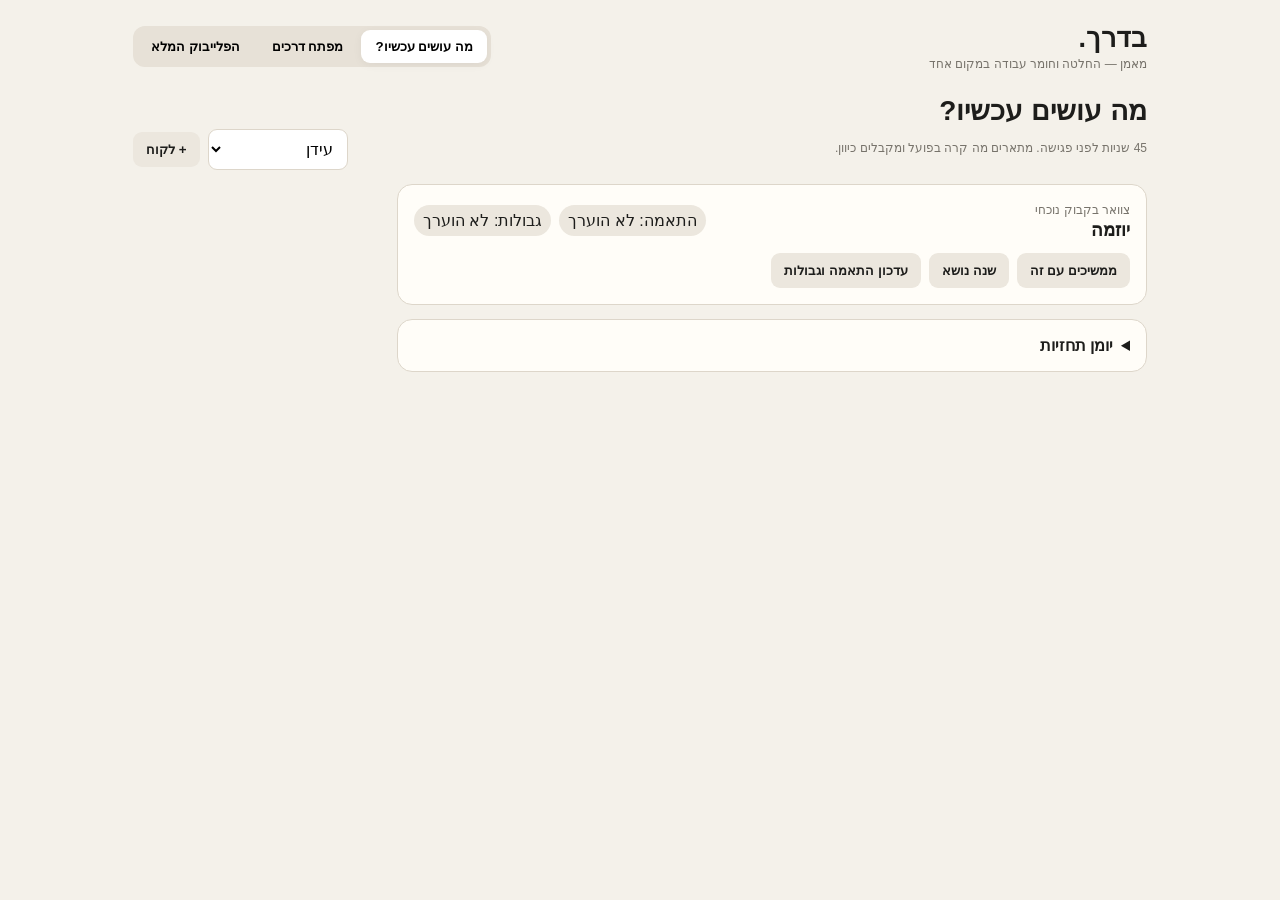
==== commit 89bb1766: "Add files via upload" ====
--- a/coach/index.html
+++ b/coach/index.html
@@ -31,7 +31,7 @@
 .guide-body ul{padding-right:22px;line-height:1.75}.back{display:inline-block;margin-top:14px}
 .pred{border-top:1px solid var(--line);padding:12px 0}.pred:first-child{border-top:0}
 .compact{max-width:750px}.hidden{display:none!important}
-@media(max-width:760px){header{align-items:flex-start;flex-direction:column}.grid{grid-template-columns:1fr}.switch{width:100%}.switch button{flex:1}}
+@media(max-width:760px){header{align-items:flex-start;flex-direction:column}.grid{grid-template-columns:1fr}.switch{width:100%}.switch button{flex:1;white-space:nowrap}}
 </style>
 </head>
 <body>
@@ -41,86 +41,121 @@
  <div class="switch">
    <button id="decisionTab" class="active" onclick="showMode('decision')">מה עושים עכשיו?</button>
    <button id="guideTab" onclick="showMode('guide')">מפתח דרכים</button>
+   <button type="button" onclick="window.location.href='/playbook'">הפלייבוק המלא</button>
  </div>
 </header>
 
+
 <section id="decisionPage" class="page active">
- <h1>מה עושים עכשיו?</h1>
- <p class="note">שלוש דקות לפני פגישה. האקסל מחזיק את הסיפור; כאן אתה בוחר את הכיוון.</p>
-
- <div class="grid" style="margin-top:14px">
-  <div class="card">
+ <div class="row" style="justify-content:space-between;align-items:flex-end">
+  <div>
+   <h1>מה עושים עכשיו?</h1>
+   <p class="note">45 שניות לפני פגישה. מתארים מה קרה בפועל ומקבלים כיוון.</p>
+  </div>
+  <div class="row">
+   <select id="clientSelect" style="width:auto;min-width:140px"></select>
+   <button class="btn secondary" onclick="newClient()">+ לקוח</button>
+  </div>
+ </div>
+
+ <div class="card compact" style="margin-top:14px">
    <div class="row" style="justify-content:space-between">
-    <h2>הלקוח והכיוון</h2>
-    <div class="row"><select id="clientSelect" style="width:auto;min-width:130px"></select><button class="btn secondary" onclick="newClient()">+ לקוח</button></div>
-   </div>
-
-   <span class="label">מה צוואר הבקבוק כרגע?</span>
-   <select id="bottleneck"></select>
-   <div id="exitHint" class="exit-line"></div>
-
-   <span class="label">יש לו מספיק הזדמנויות אמיתיות להתאמן?</span>
-   <select id="rOpp"><option value="">לא נענה</option><option value="yes">כן</option><option value="no">לא</option></select>
-
-   <span class="label">אם נעשה סימולציה כאן — הוא יודע מה לעשות?</span>
+    <div>
+      <div class="tiny">צוואר בקבוק נוכחי</div>
+      <b id="currentBottleneckLabel" style="font-size:18px"></b>
+    </div>
+    <div id="topSafetyStatus" class="row"></div>
+   </div>
+
+   <div class="row" style="margin-top:12px">
+     <button class="btn secondary" onclick="continueCurrent()">ממשיכים עם זה</button>
+     <button class="btn secondary" onclick="toggleBottleneckChange()">שנה נושא</button>
+     <button class="btn secondary" onclick="toggleSafety()">עדכון התאמה וגבולות</button>
+   </div>
+
+   <div id="bottleneckChange" class="hidden" style="margin-top:10px">
+     <span class="label">בחר צוואר בקבוק אחר</span>
+     <select id="bottleneck"></select>
+     <div id="exitHint" class="exit-line"></div>
+   </div>
+
+   <div id="safetyPanel" class="hidden" style="margin-top:12px">
+     <span class="label">בדיקת התאמה</span>
+     <select id="screening"><option value="Unknown">לא הוערך</option><option>Green</option><option>Yellow</option><option>Red</option></select>
+     <span class="label">גבולות בסיס — סמן רק מה שבאמת הוערך</span>
+     <label><input type="checkbox" id="eth1" style="width:auto"> מכבד “לא” בלי שכנוע</label><br><br>
+     <label><input type="checkbox" id="eth2" style="width:auto"> אין הטעיה לגבי כוונה</label><br><br>
+     <label><input type="checkbox" id="eth3" style="width:auto"> אין תוכן מיני לא מבוקש</label><br><br>
+     <label><input type="checkbox" id="eth4" style="width:auto"> אין לחץ במצב שקשה לעזוב</label><br><br>
+     <label><input type="checkbox" id="eth5" style="width:auto"> מסוגל לקחת אחריות ולתקן</label><br>
+     <button class="btn secondary" style="margin-top:10px" onclick="saveSafety()">שמור</button>
+   </div>
+ </div>
+
+ <div id="eventQuestions" class="card compact hidden" style="margin-top:14px">
+   <h2>מה קרה בפועל?</h2>
+
+   <span class="label">כשהוא מנסה את זה מולך בחדר — הוא מצליח?</span>
    <select id="rRoom"><option value="">לא נענה</option><option value="yes">כן</option><option value="no">לא</option></select>
 
-   <span class="label">בעולם האמיתי — הוא באמת עושה את זה?</span>
-   <select id="rField"><option value="">לא נענה</option><option value="yes">כן</option><option value="no">לא</option></select>
-
-   <span class="label">כמה לחץ יש ברגע האמת? 0–10</span>
+   <span class="label">בפעם האחרונה שהיה צריך לעשות את זה בעולם האמיתי — הוא עשה?</span>
+   <select id="rField" onchange="updateConditionalQuestions()"><option value="">לא נענה</option><option value="yes">כן</option><option value="no">לא</option></select>
+
+   <span class="label">כמה הוא לחוץ ברגע עצמו? 0–10</span>
    <input id="rArousal" type="number" min="0" max="10" placeholder="למשל 7">
 
-   <span class="label">יש דפוס שחוזר גם אחרי תרגול וחשיפה?</span>
-   <select id="rDepth"><option value="">לא נענה</option><option value="no">לא</option><option value="yes">כן</option></select>
-
-   <span class="label">הוא כבר יודע לבצע — אבל אולי בכלל לא רוצה את היעד?</span>
-   <select id="rWant"><option value="">לא נענה</option><option value="no">לא</option><option value="yes">כן</option></select>
+   <span class="label">כמה הזדמנויות אמיתיות היו לו בשבוע האחרון?</span>
+   <input id="rOppCount" type="number" min="0" placeholder="למשל 3">
+
+   <div id="depthQuestion" class="hidden">
+     <span class="label">יש משהו שחוזר גם אחרי שתרגלנו ויצאנו לשטח?</span>
+     <select id="rDepth"><option value="">לא נענה</option><option value="no">לא</option><option value="yes">כן</option></select>
+   </div>
+
+   <div id="wantQuestion" class="hidden">
+     <span class="label">הוא כבר יודע לבצע — אבל אולי בכלל לא רוצה את היעד הזה?</span>
+     <select id="rWant"><option value="">לא נענה</option><option value="no">לא</option><option value="yes">כן</option></select>
+   </div>
 
    <button class="btn" style="margin-top:14px" onclick="computeRoute()">תן לי כיוון</button>
    <div id="routeResult"></div>
-  </div>
-
-  <div class="card">
-   <h2>החלטה קצרה</h2>
-   <div id="safetyLine" class="safety"></div>
-   <button class="btn secondary" onclick="toggleSafety()">עדכון התאמה וגבולות</button>
-
-   <div id="safetyPanel" class="hidden" style="margin-top:10px">
-    <span class="label">בדיקת התאמה</span>
-    <select id="screening"><option value="Unknown">לא הוערך</option><option>Green</option><option>Yellow</option><option>Red</option></select>
-    <span class="label">גבולות בסיס — סמן רק מה שבאמת הוערך</span>
-    <label><input type="checkbox" id="eth1" style="width:auto"> מכבד “לא” בלי שכנוע</label><br><br>
-    <label><input type="checkbox" id="eth2" style="width:auto"> אין הטעיה לגבי כוונה</label><br><br>
-    <label><input type="checkbox" id="eth3" style="width:auto"> אין תוכן מיני לא מבוקש</label><br><br>
-    <label><input type="checkbox" id="eth4" style="width:auto"> אין לחץ במצב שקשה לעזוב</label><br><br>
-    <label><input type="checkbox" id="eth5" style="width:auto"> מסוגל לקחת אחריות ולתקן</label><br>
-    <button class="btn secondary" style="margin-top:10px" onclick="saveSafety()">שמור</button>
-   </div>
-
-   <span class="label">על מה אני נשען?</span>
-   <div class="tiny">לא תיעוד — רק בדיקה שההחלטה לא מגיעה מהבטן בלבד.</div>
-   <label><input type="checkbox" id="e1" style="width:auto"> ראיתי את זה בעצמי לפחות פעם אחת</label><br><br>
-   <label><input type="checkbox" id="e2" style="width:auto"> זה קרה יותר מפעם אחת</label><br><br>
-   <label><input type="checkbox" id="e3" style="width:auto"> זה קרה ביותר מסיטואציה אחת</label>
-
-   <span class="label">ההשערה שלי</span>
-   <textarea id="hypothesis" placeholder="מה אני חושב שעוצר אותו?"></textarea>
-
-   <span class="label">התחזית שלי</span>
-   <textarea id="prediction" placeholder="אם נעשה X, אני מצפה לראות Y..."></textarea>
-
-   <span class="label">מה עושים עכשיו?</span>
-   <textarea id="nextAction" placeholder="התרגול או החשיפה הבאים"></textarea>
-
+   <div id="overridePanel" class="card hidden" style="margin-top:12px;background:#f7f3ec">
+     <h2>אני בוחר אחרת</h2>
+     <p class="note">אם ההמלצה לא מתאימה למה שאתה רואה, בחר כיוון אחר. הדריסה תישמר ביומן.</p>
+     <select id="overrideChoice">
+       <option value="">בחר כיוון</option>
+       <option>עוד תרגול בחדר</option>
+       <option>לצאת לשטח</option>
+       <option>להוריד את רמת הקושי</option>
+       <option>צריך לייצר יותר הזדמנויות</option>
+       <option>שווה להעמיק</option>
+       <option>אפשר להתקדם</option>
+       <option>לבדוק מחדש את המטרה</option>
+     </select>
+     <div class="row" style="margin-top:10px">
+       <button class="btn" id="confirmOverrideBtn" type="button">בחר את הכיוון הזה</button>
+       <button class="btn secondary" id="cancelOverrideBtn" type="button">ביטול</button>
+     </div>
+   </div>
+ </div>
+
+ <div id="decisionNotes" class="card compact hidden" style="margin-top:14px">
+   <h2>סוגרים את ההחלטה</h2>
+   <span class="label">מה אני חושב שקורה?</span>
+   <textarea id="hypothesis" placeholder="משפט אחד"></textarea>
+   <span class="label">מה אני מצפה לראות עד הפעם הבאה?</span>
+   <textarea id="prediction" placeholder="משפט אחד"></textarea>
+   <span class="label">מה נעשה עכשיו?</span>
+   <textarea id="nextAction" placeholder="התרגול או החשיפה"></textarea>
    <button class="btn" onclick="saveDecision()">שמור החלטה</button>
    <span id="saveMsg" class="tiny"></span>
-  </div>
- </div>
-
- <details class="card" style="margin-top:14px">
+ </div>
+
+ <details class="card compact" style="margin-top:14px">
    <summary style="cursor:pointer;font-weight:700">יומן תחזיות</summary>
-   <div class="row" style="justify-content:space-between;margin-top:12px"><span class="note">דיוק חוצה לקוחות</span><b id="accuracy">—</b></div>
+   <div class="row" style="justify-content:space-between;margin-top:12px">
+     <span class="note">דיוק חוצה לקוחות</span><b id="accuracy">—</b>
+   </div>
    <div id="predList"></div>
  </details>
 </section>
@@ -140,9 +175,11 @@
 let DB=JSON.parse(localStorage.getItem('baderech_unified')||'null')||{clients:{},active:null,predictions:[]};
 
 const uid=()=>Math.random().toString(36).slice(2,10);
+
 function ensureClient(){
  if(DB.active&&DB.clients[DB.active])return;
- const id=uid();DB.clients[id]={id,name:'עידן',bottleneck:'initiative',screening:'Unknown',eth:[false,false,false,false,false]};
+ const id=uid();
+ DB.clients[id]={id,name:'עידן',bottleneck:'initiative',screening:'Unknown',eth:[false,false,false,false,false]};
  DB.active=id;persist();
 }
 function persist(){localStorage.setItem('baderech_unified',JSON.stringify(DB));}
@@ -150,97 +187,244 @@
 ensureClient();
 
 function showMode(mode){
- decisionPage.classList.toggle('active',mode==='decision');guidePage.classList.toggle('active',mode==='guide');
- decisionTab.classList.toggle('active',mode==='decision');guideTab.classList.toggle('active',mode==='guide');
+ decisionPage.classList.toggle('active',mode==='decision');
+ guidePage.classList.toggle('active',mode==='guide');
+ decisionTab.classList.toggle('active',mode==='decision');
+ guideTab.classList.toggle('active',mode==='guide');
  location.hash=mode==='guide'?'playbook':'';
 }
+
 function renderClients(){
  clientSelect.innerHTML='';
- Object.values(DB.clients).forEach(x=>{let o=new Option(x.name,x.id);o.selected=x.id===DB.active;clientSelect.add(o)});
+ Object.values(DB.clients).forEach(x=>{
+  let o=new Option(x.name,x.id);o.selected=x.id===DB.active;clientSelect.add(o);
+ });
  clientSelect.onchange=e=>{DB.active=e.target.value;persist();renderAll();};
 }
 function newClient(){
  const name=prompt('שם הלקוח');if(!name)return;
- const id=uid();DB.clients[id]={id,name,bottleneck:'initiative',screening:'Unknown',eth:[false,false,false,false,false]};
+ const id=uid();
+ DB.clients[id]={id,name,bottleneck:'initiative',screening:'Unknown',eth:[false,false,false,false,false]};
  DB.active=id;persist();renderAll();
 }
+
 function fillSkills(){
  bottleneck.innerHTML='';
  SKILLS.forEach(s=>bottleneck.add(new Option(s.name,s.id)));
  bottleneck.value=c().bottleneck;
- bottleneck.onchange=()=>{c().bottleneck=bottleneck.value;persist();renderExitHint();};
+ bottleneck.onchange=()=>{
+  c().bottleneck=bottleneck.value;persist();renderCurrentBottleneck();renderExitHint();
+ };
 }
 function guideForSkill(skillId){
- const s=SKILLS.find(x=>x.id===skillId);return s?GUIDES.find(g=>g.id===s.guide):null;
+ const s=SKILLS.find(x=>x.id===skillId);
+ return s?GUIDES.find(g=>g.id===s.guide):null;
+}
+function renderCurrentBottleneck(){
+ const s=SKILLS.find(x=>x.id===c().bottleneck);
+ currentBottleneckLabel.textContent=s?s.name:'—';
 }
 function renderExitHint(){
- const g=guideForSkill(bottleneck.value);
- exitHint.innerHTML=g?'<b>מתי לא להישאר כאן:</b> '+g.leave:'';
+ const g=guideForSkill(c().bottleneck);
+ if(exitHint) exitHint.innerHTML=g?'<b>מתי לא להישאר כאן:</b> '+g.leave:'';
+}
+function continueCurrent(){
+ eventQuestions.classList.remove('hidden');
+ bottleneckChange.classList.add('hidden');
+}
+function toggleBottleneckChange(){
+ bottleneckChange.classList.toggle('hidden');
+ eventQuestions.classList.remove('hidden');
 }
 function ethicsState(){
- const a=c().eth||[];if(a.every(Boolean))return 'תקין';if(a.every(v=>!v))return 'לא הוערך';return 'חלקי';
+ const a=c().eth||[];
+ if(a.every(Boolean))return 'תקין';
+ if(a.every(v=>!v))return 'לא הוערך';
+ return 'חלקי';
 }
 function renderSafety(){
  const st=c().screening||'Unknown',es=ethicsState();
- safetyLine.innerHTML='<span class="badge">התאמה: '+(st==='Unknown'?'לא הוערך':st)+'</span><span class="badge">גבולות: '+es+'</span>';
- screening.value=st;[eth1,eth2,eth3,eth4,eth5].forEach((x,i)=>x.checked=!!(c().eth||[])[i]);
+ topSafetyStatus.innerHTML='<span class="badge">התאמה: '+(st==='Unknown'?'לא הוערך':st)+'</span><span class="badge">גבולות: '+es+'</span>';
+ screening.value=st;
+ [eth1,eth2,eth3,eth4,eth5].forEach((x,i)=>x.checked=!!(c().eth||[])[i]);
 }
 function toggleSafety(){safetyPanel.classList.toggle('hidden');}
 function saveSafety(){
- c().screening=screening.value;c().eth=[eth1.checked,eth2.checked,eth3.checked,eth4.checked,eth5.checked];persist();renderSafety();safetyPanel.classList.add('hidden');
-}
-function complete(){return rOpp.value&&rRoom.value&&rField.value&&rDepth.value&&rWant.value&&rArousal.value!=='';}
+ c().screening=screening.value;
+ c().eth=[eth1.checked,eth2.checked,eth3.checked,eth4.checked,eth5.checked];
+ persist();renderSafety();safetyPanel.classList.add('hidden');
+}
+
+function updateConditionalQuestions(){
+ const room=rRoom.value,field=rField.value;
+ const show=room==='yes'&&field==='yes';
+ depthQuestion.classList.toggle('hidden',!show);
+ wantQuestion.classList.toggle('hidden',!show);
+}
+rRoom.addEventListener('change',updateConditionalQuestions);
+
+function routeReady(){
+ if(!rRoom.value||!rField.value||rArousal.value===''||rOppCount.value==='') return false;
+ if(rRoom.value==='yes'&&rField.value==='yes'){
+  if(!rDepth.value||!rWant.value) return false;
+ }
+ return true;
+}
+
 function computeRoute(){
- if(!complete()){routeResult.innerHTML='<div class="exit-line">ענה על כל השאלות כדי לקבל כיוון.</div>';return null;}
- const st=c().screening,eth=ethicsState(),ar=+rArousal.value;let route='',why='';
- if(st==='Unknown'||eth!=='תקין'){route='עצירה — השלמת בדיקת מסגרת';why='לפני תרגול או חשיפה צריך להשלים את בדיקת ההתאמה והגבולות.';}
- else if(st==='Red'){route='עצירה — מחוץ למסגרת';why='כרגע לא נכון להמשיך כרגיל במסגרת של בדרך.';}
- else if(st==='Yellow'){route='מסלול בעצימות נמוכה';why='עובדים בעדינות יותר, עם חשיפות קלות ובדיקה מחודשת.';}
- else if(rWant.value==='yes'){route='בדיקה מחדש של המטרה';why='הוא כבר יודע לבצע; עכשיו בודקים אם זו בכלל עדיין המטרה שלו.';}
- else if(rOpp.value==='no'){route='הגדלת הזדמנויות + חשיפה אמיתית';why='צריך לייצר יותר מצבים אמיתיים להתנסות.';}
- else if(rRoom.value==='no'){route='לימוד + תרגול';why='קודם בונים את היכולת בחדר לפני שמצפים שתופיע בשטח.';}
- else if(rField.value==='no'&&ar>=7){route='ויסות + חשיפה קלה יותר';why='הוא יודע מה לעשות, אבל ברגע האמת הלחץ גבוה מדי.';}
- else if(rField.value==='no'){route='יציאה לשטח / חשיפה';why='הוא יודע לבצע כאן, אבל עדיין לא עושה את זה בעולם.';}
- else if(rDepth.value==='yes'){route='העמקה';why='יש דפוס שחוזר למרות תרגול ופעולה, ולכן שווה להבין אותו יותר.';}
- else{route='כיול / העלאת קושי / מעבר לעצמאות';why='היכולת כבר קיימת; עכשיו בודקים דיוק, מורכבות או פחות תלות בך.';}
- const g=guideForSkill(bottleneck.value);
- routeResult.innerHTML='<div class="route-result"><b>'+route+'</b><p>'+why+'</p><button class="btn" id="openGuideBtn">פתח '+(g?g.title:'את מפתח הדרכים')+'</button></div>';
- document.getElementById('openGuideBtn').onclick=()=>openGuideForSkill(bottleneck.value);
+ if(!routeReady()){
+  routeResult.innerHTML='<div class="exit-line">חסרה תשובה אחת או יותר.</div>';
+  return null;
+ }
+ const st=c().screening,eth=ethicsState(),ar=+rArousal.value,opp=+rOppCount.value;
+ let route='',why='';
+
+ if(st==='Unknown'||eth!=='תקין'){
+  route='עצירה — השלמת בדיקת מסגרת';
+  why='לפני תרגול או חשיפה צריך להשלים את בדיקת ההתאמה והגבולות.';
+ } else if(st==='Red'){
+  route='עצירה — מחוץ למסגרת';
+  why='כרגע לא נכון להמשיך כרגיל במסגרת של בדרך.';
+ } else if(st==='Yellow'){
+  route='מסלול בעצימות נמוכה';
+  why='עובדים בזהירות רבה יותר ובודקים שוב בהמשך.';
+ } else if(opp===0){
+  route='צריך לייצר יותר הזדמנויות';
+  why='אין כרגע מספיק מצבים אמיתיים כדי לדעת אם הבעיה היא יכולת או פשוט חוסר הזדמנות.';
+ } else if(rRoom.value==='no'){
+  route='עוד תרגול בחדר';
+  why='אם הוא עוד לא מצליח מולך, השטח לא יפתור את זה.';
+ } else if(rField.value==='no'&&ar>=7){
+  route='להוריד את רמת הקושי';
+  why='היכולת קיימת, אבל ברגע האמת הלחץ גבוה מדי.';
+ } else if(rField.value==='no'){
+  route='לצאת לשטח';
+  why='הוא יודע לבצע מולך, אבל עדיין לא עושה את זה בעולם האמיתי.';
+ } else if(rWant.value==='yes'){
+  route='לבדוק מחדש את המטרה';
+  why='הוא כבר יודע לבצע; עכשיו צריך לבדוק אם זו בכלל עדיין המטרה שלו.';
+ } else if(rDepth.value==='yes'){
+  route='שווה להעמיק';
+  why='יש משהו שחוזר גם אחרי תרגול ופעולה, ולכן עוד מאותו דבר כנראה לא יספיק.';
+ } else {
+  route='אפשר להתקדם';
+  why='הוא מצליח מולך, מבצע בעולם, ורמת הלחץ לא חוסמת אותו.';
+ }
+
+ const g=guideForSkill(c().bottleneck);
+ let gate='';
+ if(route==='אפשר להתקדם'){
+  gate='<div class="exit-line"><b>לפני מעבר:</b> 3 הדגמות, 2 הקשרים, לפחות אחת נצפתה.</div>';
+ }
+ routeResult.innerHTML='<div class="route-result"><b>'+route+'</b><p>'+why+'</p>'+gate+
+ '<div class="row" style="margin-top:10px">'+
+ '<button class="btn" id="openGuideBtn">פתח '+(g?g.title:'את מפתח הדרכים')+'</button>'+
+ '<button class="btn secondary" id="overrideBtn">אני בוחר אחרת</button></div></div>';
+
+ openGuideBtn.onclick=()=>openGuideForSkill(c().bottleneck);
+ overrideBtn.onclick=()=>overrideRoute(route);
+ decisionNotes.classList.remove('hidden');
+ nextAction.value=route;
  return route;
 }
+
+function overrideRoute(originalRoute){
+ overridePanel.classList.remove('hidden');
+ overrideChoice.value='';
+ overridePanel.dataset.originalRoute=originalRoute;
+ overridePanel.scrollIntoView({behavior:'smooth',block:'nearest'});
+}
+function confirmOverride(){
+ const chosen=overrideChoice.value;
+ if(!chosen) return;
+ nextAction.value=chosen;
+ nextAction.dataset.override='true';
+ nextAction.dataset.originalRoute=overridePanel.dataset.originalRoute||'';
+ overridePanel.classList.add('hidden');
+ decisionNotes.classList.remove('hidden');
+}
+function cancelOverride(){
+ overridePanel.classList.add('hidden');
+}
+
+function saveDecision(){
+ const route=computeRoute();if(!route)return;
+ if(!hypothesis.value.trim()||!prediction.value.trim()||!nextAction.value.trim()){
+  saveMsg.textContent='חסרים השערה, תחזית או צעד הבא';
+  return;
+ }
+ c().bottleneck=bottleneck.value||c().bottleneck;
+ DB.predictions.push({
+  id:uid(),date:new Date().toISOString(),clientId:c().id,clientName:c().name,
+  bottleneck:c().bottleneck,route,
+  chosenAction:nextAction.value.trim(),
+  overridden:nextAction.dataset.override==='true',
+  originalRoute:nextAction.dataset.originalRoute||route,
+  hypothesis:hypothesis.value.trim(),
+  prediction:prediction.value.trim(),
+  outcome:null
+ });
+ persist();
+ hypothesis.value='';prediction.value='';nextAction.value='';
+ delete nextAction.dataset.override;delete nextAction.dataset.originalRoute;
+ saveMsg.textContent='נשמר';renderPredictions();
+}
+
+function setOutcome(id,outcome){
+ const p=DB.predictions.find(x=>x.id===id);
+ if(p){p.outcome=outcome;persist();renderPredictions();}
+}
+function renderPredictions(){
+ predList.innerHTML='';
+ const closed=DB.predictions.filter(p=>p.outcome),hits=closed.filter(p=>p.outcome==='hit').length;
+ accuracy.textContent=closed.length?Math.round(hits/closed.length*100)+'% ('+hits+'/'+closed.length+')':'—';
+ [...DB.predictions].reverse().forEach(p=>{
+  const s=SKILLS.find(x=>x.id===p.bottleneck),d=document.createElement('div');
+  d.className='pred';
+  d.innerHTML='<div class="tiny">'+new Date(p.date).toLocaleDateString('he-IL')+' · '+p.clientName+' · '+(s?s.name:'')+
+  (p.overridden?' · דריסה':'')+' · '+(p.outcome==='hit'?'פגע':p.outcome==='miss'?'החטיא':'פתוח')+'</div>'+
+  '<b>'+p.route+'</b>'+
+  (p.overridden?'<div><b>בחרתי במקום:</b> '+(p.chosenAction||'')+'</div>':'')+
+  '<div><b>השערה:</b> '+p.hypothesis+'</div><div><b>תחזית:</b> '+p.prediction+'</div>'+
+  '<div class="row" style="margin-top:8px"><button class="btn secondary hit">פגע</button><button class="btn secondary miss">החטיא</button></div>';
+  d.querySelector('.hit').onclick=()=>setOutcome(p.id,'hit');
+  d.querySelector('.miss').onclick=()=>setOutcome(p.id,'miss');
+  predList.appendChild(d);
+ });
+}
+
 function openGuideForSkill(skillId){
  const g=guideForSkill(skillId);showMode('guide');renderGuides();
  if(!g)return;
- const el=document.getElementById('guide-'+g.id);if(el){el.open=true;setTimeout(()=>el.scrollIntoView({behavior:'smooth',block:'start'}),50);}
-}
-function saveDecision(){
- const route=computeRoute();if(!route)return;
- if(!hypothesis.value.trim()||!prediction.value.trim()||!nextAction.value.trim()){saveMsg.textContent='חסרים השערה, תחזית או צעד הבא';return;}
- c().bottleneck=bottleneck.value;
- DB.predictions.push({id:uid(),date:new Date().toISOString(),clientId:c().id,clientName:c().name,bottleneck:bottleneck.value,route,
- evidence:{observed:e1.checked,repeated:e2.checked,multi:e3.checked},
- hypothesis:hypothesis.value.trim(),prediction:prediction.value.trim(),nextAction:nextAction.value.trim(),outcome:null});
- persist();hypothesis.value='';prediction.value='';nextAction.value='';e1.checked=e2.checked=e3.checked=false;saveMsg.textContent='נשמר';renderPredictions();
-}
-function setOutcome(id,outcome){const p=DB.predictions.find(x=>x.id===id);if(p){p.outcome=outcome;persist();renderPredictions();}}
-function renderPredictions(){
- predList.innerHTML='';const closed=DB.predictions.filter(p=>p.outcome),hits=closed.filter(p=>p.outcome==='hit').length;
- accuracy.textContent=closed.length?Math.round(hits/closed.length*100)+'% ('+hits+'/'+closed.length+')':'—';
- [...DB.predictions].reverse().forEach(p=>{
-  const s=SKILLS.find(x=>x.id===p.bottleneck),d=document.createElement('div');d.className='pred';
-  d.innerHTML='<div class="tiny">'+new Date(p.date).toLocaleDateString('he-IL')+' · '+p.clientName+' · '+(s?s.name:'')+' · '+(p.outcome==='hit'?'פגע':p.outcome==='miss'?'החטיא':'פתוח')+'</div><b>'+p.route+'</b><div><b>השערה:</b> '+p.hypothesis+'</div><div><b>תחזית:</b> '+p.prediction+'</div><div><b>צעד:</b> '+p.nextAction+'</div><div class="row" style="margin-top:8px"><button class="btn secondary hit">פגע</button><button class="btn secondary miss">החטיא</button></div>';
-  d.querySelector('.hit').onclick=()=>setOutcome(p.id,'hit');d.querySelector('.miss').onclick=()=>setOutcome(p.id,'miss');predList.appendChild(d);
- });
+ const el=document.getElementById('guide-'+g.id);
+ if(el){el.open=true;setTimeout(()=>el.scrollIntoView({behavior:'smooth',block:'start'}),50);}
 }
 function renderGuides(){
  guideList.innerHTML='';
  GUIDES.forEach(g=>{
   const d=document.createElement('details');d.className='guide';d.id='guide-'+g.id;
-  d.innerHTML='<summary>'+g.title+'</summary><div class="guide-body"><h3>לשם מה</h3><p>'+g.purpose+'</p><h3>שאלות מנחות</h3><ul>'+g.questions.map(x=>'<li>'+x+'</li>').join('')+'</ul><h3>מה לחפש</h3><ul>'+g.look.map(x=>'<li>'+x+'</li>').join('')+'</ul><h3>תרגילים</h3><ul>'+g.exercises.map(x=>'<li>'+x+'</li>').join('')+'</ul><h3>מה נחשב התקדמות</h3><p>'+g.progress+'</p><h3>מתי לא להישאר בנושא</h3><p>'+g.leave+'</p><button class="btn secondary back">חזרה להחלטה</button></div>';
-  d.querySelector('.back').onclick=()=>showMode('decision');guideList.appendChild(d);
+  d.innerHTML='<summary>'+g.title+'</summary><div class="guide-body"><h3>לשם מה</h3><p>'+g.purpose+'</p>'+
+  '<h3>שאלות מנחות</h3><ul>'+g.questions.map(x=>'<li>'+x+'</li>').join('')+'</ul>'+
+  '<h3>מה לחפש</h3><ul>'+g.look.map(x=>'<li>'+x+'</li>').join('')+'</ul>'+
+  '<h3>תרגילים</h3><ul>'+g.exercises.map(x=>'<li>'+x+'</li>').join('')+'</ul>'+
+  '<h3>מה נחשב התקדמות</h3><p>'+g.progress+'</p>'+
+  '<h3>מתי לא להישאר בנושא</h3><p>'+g.leave+'</p>'+
+  '<button class="btn secondary back">חזרה להחלטה</button></div>';
+  d.querySelector('.back').onclick=()=>showMode('decision');
+  guideList.appendChild(d);
  });
 }
-function renderAll(){renderClients();fillSkills();renderExitHint();renderSafety();renderPredictions();renderGuides();}
+
+
+function bindStaticActions(){
+ const confirm=document.getElementById('confirmOverrideBtn');
+ const cancel=document.getElementById('cancelOverrideBtn');
+ if(confirm) confirm.onclick=confirmOverride;
+ if(cancel) cancel.onclick=cancelOverride;
+}
+function renderAll(){
+ renderClients();fillSkills();renderCurrentBottleneck();renderExitHint();renderSafety();renderPredictions();renderGuides();bindStaticActions();
+}
 renderAll();
 if(location.hash==='#playbook')showMode('guide');
 </script>
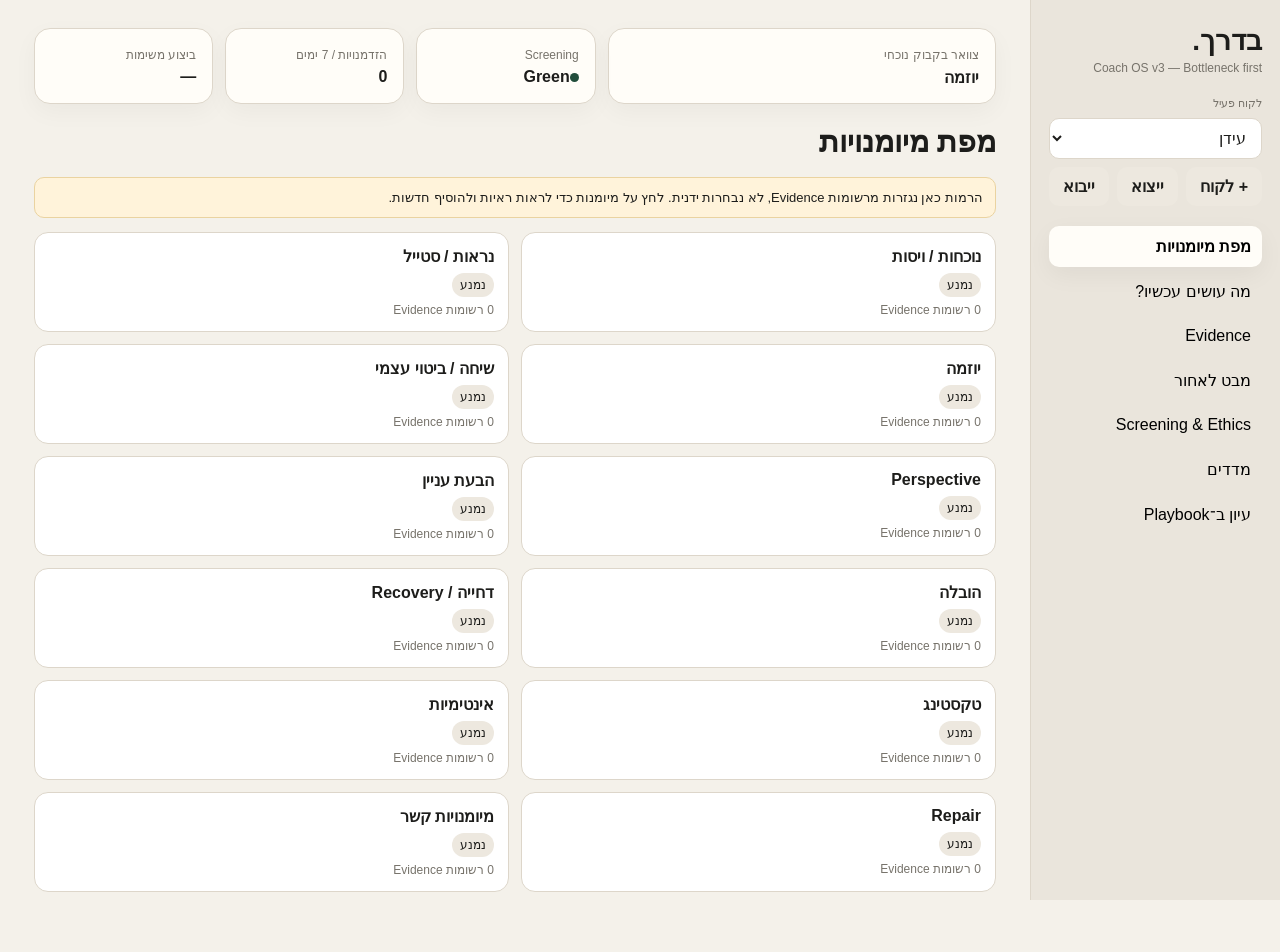
==== commit e12bee15: "Add files via upload" ====
--- a/coach/index.html
+++ b/coach/index.html
@@ -3,429 +3,456 @@
 <head>
 <meta charset="utf-8">
 <meta name="viewport" content="width=device-width,initial-scale=1">
-<title>בדרך — מאמן</title>
+<title>בדרך — Coach OS v3</title>
 <style>
-:root{--bg:#f4f1ea;--panel:#fffdf8;--ink:#1d1d1b;--muted:#77736b;--line:#ddd6ca;--green:#214d3b;--soft:#ece7de;--yellow:#a77b26;--red:#9c463d}
-*{box-sizing:border-box}body{margin:0;background:var(--bg);color:var(--ink);font-family:Arial,sans-serif}
-.wrap{max-width:1050px;margin:auto;padding:22px 18px 60px}
-header{display:flex;align-items:center;justify-content:space-between;gap:16px;margin-bottom:18px}
-.brand{font-size:27px;font-weight:800}.brand small{font-size:12px;color:var(--muted);font-weight:400;display:block;margin-top:3px}
-.switch{display:flex;background:#e7e1d7;border-radius:12px;padding:4px;gap:4px}
-.switch button{border:0;background:transparent;padding:9px 14px;border-radius:9px;cursor:pointer;font-weight:700}
-.switch button.active{background:white;box-shadow:0 2px 10px #0000000d}
-.card{background:var(--panel);border:1px solid var(--line);border-radius:15px;padding:16px}
-.grid{display:grid;grid-template-columns:1fr 1fr;gap:14px}.page{display:none}.page.active{display:block}
-h1{margin:5px 0 4px;font-size:28px}h2{font-size:18px;margin:0 0 12px}h3{font-size:15px;margin:18px 0 6px}
-.note,.tiny{color:var(--muted);font-size:12px;line-height:1.55}.label{display:block;color:var(--muted);font-size:12px;font-weight:700;margin:12px 0 6px}
-select,input,textarea{font:inherit;width:100%;padding:10px;border:1px solid var(--line);border-radius:9px;background:#fff}
-textarea{min-height:78px;resize:vertical;line-height:1.45}
-.btn{border:0;border-radius:9px;background:var(--green);color:#fff;font-weight:700;padding:10px 13px;cursor:pointer}
-.btn.secondary{background:var(--soft);color:var(--ink)}.row{display:flex;gap:8px;align-items:center;flex-wrap:wrap}
-.safety{display:flex;gap:8px;align-items:center;margin:10px 0 14px;font-size:12px}.badge{padding:6px 9px;border-radius:999px;background:var(--soft)}
-.route-result{margin-top:14px;background:#173c2e;color:#fff;border-radius:13px;padding:16px}.route-result p{margin:6px 0 12px;line-height:1.5}
-.route-result .btn{background:#fff;color:#173c2e}
-.exit-line{margin-top:10px;padding:10px;background:#f2ede4;border-radius:9px;font-size:12px;line-height:1.45}
-details.guide{background:#fff;border:1px solid var(--line);border-radius:12px;margin:9px 0;overflow:hidden}
-details.guide summary{cursor:pointer;padding:15px;font-weight:700}
-details.guide[open] summary{border-bottom:1px solid var(--line)}.guide-body{padding:0 16px 16px;line-height:1.65}
-.guide-body ul{padding-right:22px;line-height:1.75}.back{display:inline-block;margin-top:14px}
-.pred{border-top:1px solid var(--line);padding:12px 0}.pred:first-child{border-top:0}
-.compact{max-width:750px}.hidden{display:none!important}
-@media(max-width:760px){header{align-items:flex-start;flex-direction:column}.grid{grid-template-columns:1fr}.switch{width:100%}.switch button{flex:1;white-space:nowrap}}
+:root{
+  --bg:#f4f1ea;--panel:#fffdf8;--ink:#1d1d1b;--muted:#77736b;--line:#ddd6ca;
+  --green:#214d3b;--green2:#dfe9e3;--yellow:#9d7a37;--red:#9f4940;--soft:#ede8df;
+}
+*{box-sizing:border-box} body{margin:0;font-family:Arial,"Helvetica Neue",sans-serif;background:var(--bg);color:var(--ink)}
+.app{display:grid;grid-template-columns:250px 1fr;min-height:100vh}
+aside{background:#eae5dc;border-left:1px solid var(--line);padding:24px 18px;position:sticky;top:0;height:100vh}
+.brand{font-weight:800;font-size:28px}.sub{font-size:12px;color:var(--muted);margin:4px 0 22px}
+.client-switch{display:grid;gap:8px;margin-bottom:18px}
+select,input,textarea,button{font:inherit} select,input,textarea{
+  width:100%;padding:10px 11px;border:1px solid var(--line);border-radius:10px;background:#fff;color:var(--ink)
+}
+textarea{min-height:90px;resize:vertical;line-height:1.55}
+nav button{width:100%;border:0;background:transparent;text-align:right;padding:11px;border-radius:10px;cursor:pointer;margin:2px 0}
+nav button.active{background:var(--panel);font-weight:700;box-shadow:0 8px 24px rgba(0,0,0,.05)}
+main{padding:28px 34px 60px;max-width:1250px;width:100%;margin:auto}
+.topbar{display:grid;grid-template-columns:1.3fr repeat(3,.6fr);gap:12px;margin-bottom:20px}
+.topcard,.card{background:var(--panel);border:1px solid var(--line);border-radius:16px;padding:16px;box-shadow:0 8px 24px rgba(0,0,0,.04)}
+.topcard small,.muted{color:var(--muted);font-size:12px}.topcard b{display:block;margin-top:5px;font-size:16px}
+.flag{display:inline-flex;align-items:center;gap:7px}.dot{width:9px;height:9px;border-radius:50%;display:inline-block}
+.dot.green{background:var(--green)}.dot.yellow{background:var(--yellow)}.dot.red{background:var(--red)}
+.page{display:none}.page.active{display:block} h1{margin:0 0 18px;font-size:30px} h2{margin:0 0 14px;font-size:18px}
+.grid{display:grid;grid-template-columns:1fr 1fr;gap:16px}
+.skills{display:grid;grid-template-columns:1fr 1fr;gap:12px}
+.skill{background:#fff;border:1px solid var(--line);border-radius:14px;padding:14px;cursor:pointer}
+.skill:hover{border-color:#b9b0a0}.skill-title{font-weight:700}.level{display:inline-block;margin-top:7px;padding:5px 8px;border-radius:999px;background:var(--soft);font-size:12px}
+.level.good{background:var(--green2);color:var(--green)}
+.evidence-count{font-size:12px;color:var(--muted);margin-top:6px}
+.btn{border:0;background:var(--green);color:white;padding:10px 14px;border-radius:10px;cursor:pointer;font-weight:700}
+.btn.secondary{background:var(--soft);color:var(--ink)} .btn.danger{background:var(--red)}
+.row{display:flex;gap:8px;align-items:center;flex-wrap:wrap}.label{display:block;font-size:12px;color:var(--muted);font-weight:700;margin:12px 0 6px}
+.router-q{border-top:1px solid var(--line);padding:14px 0}.router-q:first-child{border-top:0}
+.route-result{background:#173c2e;color:white;padding:18px;border-radius:14px;margin-top:14px;line-height:1.55}
+.route-result small{color:#cad8d1}
+.ev{border:1px solid var(--line);border-radius:12px;padding:12px;margin:9px 0;background:#fff}.ev .meta{font-size:11px;color:var(--muted);margin-bottom:5px}
+.warning{padding:12px;border-radius:10px;background:#fff3da;border:1px solid #ead3a0;font-size:13px}
+.redbox{padding:12px;border-radius:10px;background:#f8e5e3;border:1px solid #e6b9b4;font-size:13px}
+.playbook-item{border:1px solid var(--line);border-radius:12px;padding:14px;margin:9px 0;background:#fff}.playbook-item summary{cursor:pointer;font-weight:700}
+.kpi{display:grid;grid-template-columns:repeat(3,1fr);gap:10px}.metric{background:#fff;border:1px solid var(--line);border-radius:12px;padding:12px}
+.note{font-size:13px;color:var(--muted);line-height:1.6}.tiny{font-size:11px;color:var(--muted)} .pill{display:inline-block;padding:6px 9px;border-radius:999px;background:var(--soft);font-size:12px}
+@media(max-width:900px){.app{grid-template-columns:1fr}aside{position:relative;height:auto;border-left:0;border-bottom:1px solid var(--line)}nav{display:flex;overflow:auto}nav button{min-width:max-content}.topbar,.grid,.skills,.kpi{grid-template-columns:1fr}main{padding:20px 14px}}
 </style>
 </head>
 <body>
-<div class="wrap">
-<header>
- <div class="brand">בדרך.<small>מאמן — החלטה וחומר עבודה במקום אחד</small></div>
- <div class="switch">
-   <button id="decisionTab" class="active" onclick="showMode('decision')">מה עושים עכשיו?</button>
-   <button id="guideTab" onclick="showMode('guide')">מפתח דרכים</button>
-   <button type="button" onclick="window.location.href='/playbook'">הפלייבוק המלא</button>
- </div>
-</header>
-
-
-<section id="decisionPage" class="page active">
- <div class="row" style="justify-content:space-between;align-items:flex-end">
-  <div>
-   <h1>מה עושים עכשיו?</h1>
-   <p class="note">45 שניות לפני פגישה. מתארים מה קרה בפועל ומקבלים כיוון.</p>
+<div class="app">
+<aside>
+  <div class="brand">בדרך.</div>
+  <div class="sub">Coach OS v3 — Bottleneck first</div>
+
+  <div class="client-switch">
+    <label class="tiny">לקוח פעיל</label>
+    <select id="clientSelect"></select>
+    <div class="row">
+      <button class="btn secondary" onclick="newClient()">+ לקוח</button>
+      <button class="btn secondary" onclick="exportData()">ייצוא</button>
+      <label class="btn secondary" style="cursor:pointer">ייבוא<input id="importFile" type="file" accept=".json" hidden onchange="importData(event)"></label>
+    </div>
   </div>
-  <div class="row">
-   <select id="clientSelect" style="width:auto;min-width:140px"></select>
-   <button class="btn secondary" onclick="newClient()">+ לקוח</button>
+
+  <nav>
+    <button class="active" data-page="home">מפת מיומנויות</button>
+    <button data-page="route">מה עושים עכשיו?</button>
+    <button data-page="evidence">Evidence</button>
+    <button data-page="review">מבט לאחור</button>
+    <button data-page="screening">Screening & Ethics</button>
+    <button data-page="metrics">מדדים</button>
+    <button data-page="playbook">עיון ב־Playbook</button>
+  </nav>
+</aside>
+
+<main>
+  <div class="topbar">
+    <div class="topcard"><small>צוואר בקבוק נוכחי</small><b id="topBottleneck">—</b></div>
+    <div class="topcard"><small>Screening</small><b id="topScreening" class="flag"></b></div>
+    <div class="topcard"><small>הזדמנויות / 7 ימים</small><b id="topOpp">0</b></div>
+    <div class="topcard"><small>ביצוע משימות</small><b id="topCompletion">—</b></div>
   </div>
- </div>
-
- <div class="card compact" style="margin-top:14px">
-   <div class="row" style="justify-content:space-between">
-    <div>
-      <div class="tiny">צוואר בקבוק נוכחי</div>
-      <b id="currentBottleneckLabel" style="font-size:18px"></b>
-    </div>
-    <div id="topSafetyStatus" class="row"></div>
-   </div>
-
-   <div class="row" style="margin-top:12px">
-     <button class="btn secondary" onclick="continueCurrent()">ממשיכים עם זה</button>
-     <button class="btn secondary" onclick="toggleBottleneckChange()">שנה נושא</button>
-     <button class="btn secondary" onclick="toggleSafety()">עדכון התאמה וגבולות</button>
-   </div>
-
-   <div id="bottleneckChange" class="hidden" style="margin-top:10px">
-     <span class="label">בחר צוואר בקבוק אחר</span>
-     <select id="bottleneck"></select>
-     <div id="exitHint" class="exit-line"></div>
-   </div>
-
-   <div id="safetyPanel" class="hidden" style="margin-top:12px">
-     <span class="label">בדיקת התאמה</span>
-     <select id="screening"><option value="Unknown">לא הוערך</option><option>Green</option><option>Yellow</option><option>Red</option></select>
-     <span class="label">גבולות בסיס — סמן רק מה שבאמת הוערך</span>
-     <label><input type="checkbox" id="eth1" style="width:auto"> מכבד “לא” בלי שכנוע</label><br><br>
-     <label><input type="checkbox" id="eth2" style="width:auto"> אין הטעיה לגבי כוונה</label><br><br>
-     <label><input type="checkbox" id="eth3" style="width:auto"> אין תוכן מיני לא מבוקש</label><br><br>
-     <label><input type="checkbox" id="eth4" style="width:auto"> אין לחץ במצב שקשה לעזוב</label><br><br>
-     <label><input type="checkbox" id="eth5" style="width:auto"> מסוגל לקחת אחריות ולתקן</label><br>
-     <button class="btn secondary" style="margin-top:10px" onclick="saveSafety()">שמור</button>
-   </div>
- </div>
-
- <div id="eventQuestions" class="card compact hidden" style="margin-top:14px">
-   <h2>מה קרה בפועל?</h2>
-
-   <span class="label">כשהוא מנסה את זה מולך בחדר — הוא מצליח?</span>
-   <select id="rRoom"><option value="">לא נענה</option><option value="yes">כן</option><option value="no">לא</option></select>
-
-   <span class="label">בפעם האחרונה שהיה צריך לעשות את זה בעולם האמיתי — הוא עשה?</span>
-   <select id="rField" onchange="updateConditionalQuestions()"><option value="">לא נענה</option><option value="yes">כן</option><option value="no">לא</option></select>
-
-   <span class="label">כמה הוא לחוץ ברגע עצמו? 0–10</span>
-   <input id="rArousal" type="number" min="0" max="10" placeholder="למשל 7">
-
-   <span class="label">כמה הזדמנויות אמיתיות היו לו בשבוע האחרון?</span>
-   <input id="rOppCount" type="number" min="0" placeholder="למשל 3">
-
-   <div id="depthQuestion" class="hidden">
-     <span class="label">יש משהו שחוזר גם אחרי שתרגלנו ויצאנו לשטח?</span>
-     <select id="rDepth"><option value="">לא נענה</option><option value="no">לא</option><option value="yes">כן</option></select>
-   </div>
-
-   <div id="wantQuestion" class="hidden">
-     <span class="label">הוא כבר יודע לבצע — אבל אולי בכלל לא רוצה את היעד הזה?</span>
-     <select id="rWant"><option value="">לא נענה</option><option value="no">לא</option><option value="yes">כן</option></select>
-   </div>
-
-   <button class="btn" style="margin-top:14px" onclick="computeRoute()">תן לי כיוון</button>
-   <div id="routeResult"></div>
-   <div id="overridePanel" class="card hidden" style="margin-top:12px;background:#f7f3ec">
-     <h2>אני בוחר אחרת</h2>
-     <p class="note">אם ההמלצה לא מתאימה למה שאתה רואה, בחר כיוון אחר. הדריסה תישמר ביומן.</p>
-     <select id="overrideChoice">
-       <option value="">בחר כיוון</option>
-       <option>עוד תרגול בחדר</option>
-       <option>לצאת לשטח</option>
-       <option>להוריד את רמת הקושי</option>
-       <option>צריך לייצר יותר הזדמנויות</option>
-       <option>שווה להעמיק</option>
-       <option>אפשר להתקדם</option>
-       <option>לבדוק מחדש את המטרה</option>
-     </select>
-     <div class="row" style="margin-top:10px">
-       <button class="btn" id="confirmOverrideBtn" type="button">בחר את הכיוון הזה</button>
-       <button class="btn secondary" id="cancelOverrideBtn" type="button">ביטול</button>
-     </div>
-   </div>
- </div>
-
- <div id="decisionNotes" class="card compact hidden" style="margin-top:14px">
-   <h2>סוגרים את ההחלטה</h2>
-   <span class="label">מה אני חושב שקורה?</span>
-   <textarea id="hypothesis" placeholder="משפט אחד"></textarea>
-   <span class="label">מה אני מצפה לראות עד הפעם הבאה?</span>
-   <textarea id="prediction" placeholder="משפט אחד"></textarea>
-   <span class="label">מה נעשה עכשיו?</span>
-   <textarea id="nextAction" placeholder="התרגול או החשיפה"></textarea>
-   <button class="btn" onclick="saveDecision()">שמור החלטה</button>
-   <span id="saveMsg" class="tiny"></span>
- </div>
-
- <details class="card compact" style="margin-top:14px">
-   <summary style="cursor:pointer;font-weight:700">יומן תחזיות</summary>
-   <div class="row" style="justify-content:space-between;margin-top:12px">
-     <span class="note">דיוק חוצה לקוחות</span><b id="accuracy">—</b>
-   </div>
-   <div id="predList"></div>
- </details>
-</section>
-
-<section id="guidePage" class="page">
- <div class="row" style="justify-content:space-between;align-items:flex-start">
-  <div><h1>מפתח דרכים</h1><p class="note">נכנסים לכאן כדי להתכונן או אחרי שהכיוון נקבע.</p></div>
-  <button class="btn secondary" onclick="showMode('decision')">חזרה להחלטה</button>
- </div>
- <div id="guideList" style="margin-top:14px"></div>
-</section>
+
+  <section id="home" class="page active">
+    <h1>מפת מיומנויות</h1>
+    <div class="warning">הרמות כאן נגזרות מרשומות Evidence, לא נבחרות ידנית. לחץ על מיומנות כדי לראות ראיות ולהוסיף חדשות.</div>
+    <div id="skills" class="skills" style="margin-top:14px"></div>
+  </section>
+
+  <section id="route" class="page">
+    <h1>מה עושים עכשיו?</h1>
+    <div class="grid">
+      <div class="card">
+        <h2>Routing — 5 שאלות</h2>
+        <div class="router-q"><b>1. Safety source of truth</b><div class="note" id="routeSafetySummary"></div></div>
+        <div class="router-q"><b>2. האם יש מספיק הזדמנויות?</b><select id="rOpp"><option value="">לא נענה</option><option value="yes">כן</option><option value="no">לא</option></select></div>
+        <div class="router-q"><b>3. האם הלקוח מצליח להדגים בחדר?</b><select id="rRoom"><option value="">לא נענה</option><option value="yes">כן</option><option value="no">לא</option></select></div>
+        <div class="router-q"><b>4. האם הוא מבצע בעולם האמיתי?</b><select id="rField"><option value="">לא נענה</option><option value="yes">כן</option><option value="no">לא</option></select></div>
+        <div class="router-q"><b>5. עוררות בזמן פעולה</b><input id="rArousal" type="number" min="0" max="10" placeholder="0–10"></div>
+        <div class="router-q"><b>Depth trigger פעיל?</b><select id="rDepth"><option value="">לא נענה</option><option value="no">לא</option><option value="yes">כן</option></select></div>
+        <button class="btn" onclick="computeRoute()">הפק Route</button>
+        <div id="routeResult"></div>
+      </div>
+
+      <div class="card">
+        <h2>החלטת עבודה</h2>
+        <span class="label">Current Bottleneck</span>
+        <select id="bottleneckSelect"></select>
+        <span class="label">ההשערה שלי</span>
+        <textarea id="hypothesis" placeholder="מה אני חושב שעוצר אותו כרגע?"></textarea>
+        <span class="label">מה אני מצפה שיקרה</span>
+        <textarea id="prediction" placeholder="אם נעשה X, אני מצפה לראות Y בתוך..."></textarea>
+        <span class="label">Practice</span>
+        <textarea id="practicePlan" placeholder="לפחות 3 ניסיונות, וריאציה מהניסיון השני..."></textarea>
+        <span class="label">Exposure הבא</span>
+        <textarea id="exposurePlan" placeholder="חשיפה אינטראקטיבית אמיתית — גם אם E1"></textarea>
+        <div class="row"><button class="btn" onclick="saveRouteDecision()">שמור החלטה</button><span class="tiny" id="routeValidationMsg"></span></div>
+      </div>
+    </div>
+  </section>
+
+  <section id="evidence" class="page">
+    <h1>Evidence</h1>
+    <div class="grid">
+      <div class="card">
+        <h2>הוסף ראיה</h2>
+        <span class="label">Skill</span><select id="evSkill"></select>
+        <span class="label">הקשר</span><input id="evContext" placeholder="למשל: בר / דייט / אפליקציה / שיחה בעבודה">
+        <span class="label">מקור</span><select id="evObserved"><option value="true">נצפה / הוקלט</option><option value="false">דיווח עצמי</option></select>
+        <span class="label">מה קרה</span><textarea id="evNote" placeholder="הקשר והתנהגות בלבד — בלי שמות או פרטים מזהים."></textarea>
+        <span class="label">רמת ביצוע באירוע</span><select id="evPerformance"><option value="0">נמנע</option><option value="1">עם תמיכה</option><option value="2">מבצע לבד</option><option value="3">מכייל</option><option value="4">עצמאי</option></select>
+        <span class="label">Arousal 0–10</span><input id="evArousal" type="number" min="0" max="10" value="5">
+        <button class="btn" onclick="addEvidence()">שמור Evidence</button>
+      </div>
+      <div class="card">
+        <h2>היסטוריה</h2>
+        <div id="evidenceList"></div>
+      </div>
+    </div>
+  </section>
+
+  <section id="review" class="page">
+    <h1>מבט לאחור — עם הלקוח</h1>
+    <div class="grid">
+      <div class="card">
+        <span class="label">מה אתה מרגיש שעבדנו עליו עד עכשיו?</span><textarea data-client-field="review1"></textarea>
+        <span class="label">מה באמת השתנה אצלך?</span><textarea data-client-field="review2"></textarea>
+        <span class="label">איפה אתה מרגיש שלא זזנו מספיק?</span><textarea data-client-field="review3"></textarea>
+        <span class="label">על מה דיברנו הרבה אבל עשינו מעט?</span><textarea data-client-field="review4"></textarea>
+        <span class="label">אם היית צריך להמשיך לבד מחר — איפה היית הכי פחות בטוח?</span><textarea data-client-field="review5"></textarea>
+      </div>
+      <div class="card">
+        <span class="label">הפער בין מה שאני חשבתי למה שהוא חווה</span><textarea data-client-field="coachGap"></textarea>
+        <span class="label">מה לא צריך לפתוח כרגע</span><textarea data-client-field="dontOpen"></textarea>
+      </div>
+    </div>
+  </section>
+
+  <section id="screening" class="page">
+    <h1>Screening & Ethics</h1>
+    <div class="grid">
+      <div class="card">
+        <h2>Screening</h2>
+        <span class="label">מצב</span>
+        <select id="screeningStatus"><option>Green</option><option>Yellow</option><option>Red</option></select>
+        <span class="label">תאריך Re-screen</span><input id="rescreenDate" type="date">
+        <span class="label">מה נצפה</span><textarea id="screeningNote" placeholder="תיאור התנהגותי בלבד. לא אבחנה."></textarea>
+        <div class="warning">Yellow = עבודה מוגבלת וזהירה. Red = גבול מסגרת; לא ממשיכים כאילו זה רק coaching.</div>
+      </div>
+      <div class="card">
+        <h2>Ethical Floor</h2>
+        <label><input type="checkbox" id="eth1"> מכבד “לא” בלי שכנוע</label><br><br>
+        <label><input type="checkbox" id="eth2"> אין הטעיה לגבי כוונה</label><br><br>
+        <label><input type="checkbox" id="eth3"> אין תוכן מיני לא מבוקש</label><br><br>
+        <label><input type="checkbox" id="eth4"> אין לחץ במצב שבו קשה לצד השני לעזוב</label><br><br>
+        <label><input type="checkbox" id="eth5"> מסוגל לקחת אחריות ולתקן</label>
+        <div class="redbox" style="margin-top:16px">אם יש הפרה מהותית של הרצפה האתית — המנוע נעצר לפני Practice/Exposure.</div>
+        <button class="btn" style="margin-top:14px" onclick="saveScreening()">שמור</button>
+      </div>
+    </div>
+  </section>
+
+  <section id="metrics" class="page">
+    <h1>מדדים</h1>
+    <div class="kpi">
+      <div class="metric"><div class="tiny">הזדמנויות ריאליות / שבוע</div><input id="mOpp" type="number" min="0"></div>
+      <div class="metric"><div class="tiny">משימות שנקבעו</div><input id="mAssigned" type="number" min="0"></div>
+      <div class="metric"><div class="tiny">משימות שבוצעו</div><input id="mDone" type="number" min="0"></div>
+      <div class="metric"><div class="tiny">זמן השהיה עד יוזמה (שניות)</div><input id="mLatency" type="number" min="0"></div>
+      <div class="metric"><div class="tiny">זמן Recovery אחרי דחייה (שעות)</div><input id="mRecovery" type="number" min="0"></div>
+      <div class="metric"><div class="tiny">דקות Practice בפגישה האחרונה</div><input id="mPractice" type="number" min="0"></div>
+    </div>
+    <div class="row" style="margin-top:14px"><button class="btn" onclick="saveMetrics()">שמור מדדים</button></div>
+
+    <div class="card" style="margin-top:18px">
+      <div class="row" style="justify-content:space-between">
+        <h2>Prediction Log</h2>
+        <div class="pill" id="predictionAccuracy">Accuracy: —</div>
+      </div>
+      <div id="predictionLog"></div>
+    </div>
+  </section>
+
+  <section id="playbook" class="page">
+    <h1>עיון ב־Playbook</h1>
+    <p class="note">זה ספר העיון שלך, לא המסילה של התהליך. נכנסים לכאן כשצריך שאלות, תרגילים או חומר בנושא.</p>
+    <div id="playbookList"></div>
+  </section>
+</main>
 </div>
 
 <script>
-const GUIDES=[{"id": "mapping", "title": "מיפוי ונקודת פתיחה", "purpose": "לבנות תמונת מצב מספיק טובה כדי לבחור איפה להתחיל להזיז. לא להבין את האדם עד הסוף — אלא לזהות מה כרגע מגביל פעולה.", "questions": ["אם בעוד שלושה חודשים התהליך עובד — מה שונה?", "מה הדבר שהכי מתסכל אותך כרגע?", "איפה אתה יודע מה לעשות אבל לא עושה?", "מתי בפעם האחרונה רצית לפעול ונמנעת?", "מה אמרת לעצמך רגע לפני?", "איפה בחיים אתה דווקא כן בטוח בעצמך?", "עד כמה תגובה של אישה משנה איך אתה מרגיש לגבי עצמך?", "מה לדעתך הדבר המרכזי שעוצר אותך כרגע?"], "look": ["הימנעות שמתחפשת להיגיון", "פער בין ידיעה לביצוע", "נשים כמדד לערך", "פער בין תיאור עצמי לבין מה שנראה בחדר"], "exercises": ["תרגיל המראה", "מפת חוזקות", "ראיתי → חשבתי → הרגשתי → עשיתי", "מיקרו־פעולה"], "progress": "יש 1–3 צווארי בקבוק אפשריים, חוזקה אחת ברורה ופעולה ראשונה שאפשר לבדוק בעולם.", "leave": "לא נשארים במיפוי רק כדי להבין עוד. ברגע שיש השערה שאפשר לבדוק — עוברים לפעולה."}, {"id": "presence", "title": "נראות ונוכחות", "purpose": "לבדוק אם האופן שבו האדם מופיע מבחוץ תומך בזהות שהוא רוצה להביא, או מסתיר אותה.", "questions": ["מה אתה רואה ראשון כשאתה מסתכל במראה?", "מה אתה אוהב בנראות שלך ומה פחות?", "אתה לובש מה שאתה אוהב או מה שלא מושך תשומת לב?", "מה היית רוצה שאדם ירגיש כשהוא פוגש אותך?", "מה הגוף שלך עושה כשאתה נכנס למקום לא מוכר?", "מה קורה לקשר העין שלך כשמישהי מוצאת חן בעיניך?", "הטלפון משמש אותך כמקום לברוח אליו?", "מתי אתה מרגיש הכי נוכח?"], "look": ["פחד מלהיות נראה", "סטייל כברירת מחדל", "התכווצות במרחב", "קצב דיבור גבוה", "תלות באישור חיצוני"], "exercises": ["כניסה מחדש לחדר", "שתי נוכחויות", "קשר עין שקט", "בחירת לוק שמרגיש 'אני'"], "progress": "יש שינוי פרקטי אחד בנראות ותרגול אחד של נוכחות בעולם.", "leave": "אם הנראות כבר לא מגבילה פעולה, לא ממשיכים לשפץ אותה במקום לעבוד על המיומנות שבאמת תקועה."}, {"id": "initiative", "title": "יוזמה וחשיפה", "purpose": "להפוך רצון לפעולה. לזהות מה קורה בין הרגע שבו הלקוח רוצה לעשות משהו לבין הרגע שבו הוא נמנע, ולבנות חזרות בעולם בקושי שמתאים לו.", "questions": ["מה קורה בשניות שלפני שאתה מחליט לא לגשת?", "מה אתה מחכה להרגיש לפני שאתה פועל?", "מה אתה חושב שאתה חייב לדעת לפני שאתה מתחיל?", "כמה הזדמנויות אמיתיות היו לך השבוע?", "מה רמת הקושי של יוזמה קטנה לעומת יוזמה שמרגישה משמעותית?", "מה נחשב בעיניך 'הצלחה' ביוזמה?", "האם אתה מסוגל לפעול גם כשהלחץ עדיין שם?", "מה החשיפה הכי קטנה שעדיין נחשבת פעולה אמיתית?"], "look": ["המתנה לביטחון לפני פעולה", "מטרה גדולה מדי לכל אינטראקציה", "מעט מדי הזדמנויות אמיתיות", "חשיבה ארוכה שמגדילה לחץ", "הימנעות שמתחפשת ל'לא היה הרגע הנכון'"], "exercises": ["סימולציה של 5 השניות הראשונות", "כלל צעד קטן: פתיחה בלי יעד המשך", "3 חזרות עם וריאציה", "בניית סולם חשיפה מקל לקשה", "תרגול התאוששות מיוזמה שלא התפתחה"], "progress": "זמן ההשהיה מתקצר, מספר היוזמות עולה והלקוח מסוגל לפעול גם בלי להרגיש מוכן לגמרי.", "leave": "אם הוא כבר יוזם באופן עקבי אבל השיחות לא מתפתחות, עוברים לשיחה/פלירטוט/כיול ולא ממשיכים למדוד רק כמות יוזמות."}, {"id": "conversation", "title": "שיחה והבאת עצמי", "purpose": "לעבור משיחה כראיון או ביצוע לשיחה שבה הוא מגיב, משתף, מביע דעה ובודק אם הוא עצמו נהנה.", "questions": ["על מה אתה חושב בזמן שיחה?", "אתה מקשיב או מכין את הדבר הבא?", "מה קורה לך בשתיקה?", "אתה מרגיש אחראי להיות מעניין?", "כמה אתה שואל לעומת משתף?", "עד כמה קל לך לא להסכים?", "מה אתה רוצה שהיא תחשוב עליך?", "עם חברים טובים — מה יוצא ממך שלא יוצא בדייט?", "אתה בודק אם אתה בכלל נהנה?"], "look": ["ראיון במקום מפגש", "ניסיון להרשים", "ריצוי", "חוסר סבילות לשתיקה", "עיסוק עצמי גבוה"], "exercises": ["3 דקות בלי שאלות", "אי־הסכמה קטנה", "אותו סיפור בשתי גרסאות", "סיום יזום של שיחה שלא מעניינת אותו"], "progress": "פחות חיפוש 'מה להגיד', יותר תגובה, דעה וביטוי עצמי.", "leave": "כששיחה בסיסית זורמת מספיק כדי לאפשר כוונה, לא נשארים בליטוש שיחה במקום לעבור להבעת עניין."}, {"id": "interest", "title": "פלירטוט והבעת עניין", "purpose": "לעזור לאדם להיות ברור יותר לגבי רצון ומשיכה בלי להתנצל ובלי להפעיל לחץ.", "questions": ["מה יקרה אם יהיה ברור שאתה מעוניין?", "מה מביך אותך בלהראות משיכה?", "מה יותר מפחיד — לא, או שהיא תדע שאתה רוצה?", "איך אתה מראה עניין היום?", "כמה ודאות אתה צריך לפני צעד קטן?", "מה אתה עושה אם היא לא מחזירה אנרגיה?", "מה הצעד הכי קטן שהיה הופך את הכוונה שלך לברורה יותר?"], "look": ["בושה סביב רצון", "רצון מוסתר", "ניטרליות מוגזמת", "חיפוש ודאות מלאה", "טכניקה במקום נוכחות"], "exercises": ["קשר עין + שתיקה", "מחמאה ספציפית", "ניטרלי / אישי / פלרטטני", "מיקרו־סיכון"], "progress": "הוא מסוגל להביע עניין קטן, לקרוא תגובה ולשאת מבוכה בלי להיסגר.", "leave": "אם הוא מביע עניין אבל לא יודע לקרוא מה חוזר אליו, עוברים לכיול ולא מוסיפים עוד עוצמה."}, {"id": "calibration", "title": "Perspective, כיול והובלה", "purpose": "לקרוא הדדיות, להבין מה חוזר מהצד השני, ולהציע צעד הבא בלי לחכות לוודאות מוחלטת.", "questions": ["מה מבחינתך אומר שמישהי בעניין?", "מה נחשב השקעה מצידה?", "איך אתה מבדיל בין נימוס לעניין?", "מה אתה עושה בסימנים מעורבים?", "מה אתה רוצה שיקרה עכשיו?", "אם אתה רוצה לראות אותה שוב — מה עוצר אותך מלבקש מספר?", "מה אתה עושה עם 'נראה / אולי'?", "אתה רוצה אותה או רוצה שהיא תרצה אותך?", "מתי לאחרונה אתה בחרת לא להמשיך?"], "look": ["סימן יחיד במקום דפוס", "צורך בוודאות מלאה", "רדיפה אחרי עמימות", "שכחת הבחירה שלו", "חוסר תיקון אחרי קריאה לא נכונה"], "exercises": ["לולאת כיול: פעולה → תגובה → התאמה", "בקשת מספר", "תגובה לעמימות", "תיקון אחרי קריאה לא נכונה", "תרגול בחירה לא להמשיך"], "progress": "הוא מזהה השקעה, מציע צעד הבא, משחרר כשאין תנועה ויודע לתקן.", "leave": "אם הכיול טוב אבל אין ביצוע בעולם, חוזרים לחשיפה; אם הביצוע והכיול טובים, מעלים מורכבות או מפחיתים תלות."}, {"id": "intimacy", "title": "דייט ואינטימיות", "purpose": "לבנות דייט שיש בו נוכחות, משיכה ובהירות, בלי להפוך קרבה או סקס ליעד שצריך להשיג.", "questions": ["איך נראה דייט טיפוסי שלך?", "מתי אתה מביע משיכה?", "מה קורה לך בקרבה פיזית?", "מה אתה חושב שאתה 'אמור' לעשות?", "איך אתה יודע שהצד השני נוח?", "מה נשיקה או סקס אומרים על ההצלחה של הדייט?", "מה קורה אם הדייט טוב ולא מתקדם?", "עד כמה קל לך להגיד מה אתה רוצה?", "מה קורה כשיש לא או חוסר ודאות?"], "look": ["דייט כראיון", "אינטימיות כמדד לערך", "לחץ להתקדם", "פחד מכל יוזמה", "חוסר קריאת גבול"], "exercises": ["סימולציית דייט", "'יש עוד צעד?'", "בהירות מילולית", "תיקון אחרי רגע מביך"], "progress": "הוא מביע רצון, קורא הדדיות, יודע לעצור ולא מודד הצלחה רק לפי תוצאה פיזית.", "leave": "אם עולה חומר שחורג מהיכולת שלך כמאמן או מצוקה משמעותית, לא ממשיכים להעמיק במסגרת של בדרך."}, {"id": "rejection", "title": "דחייה והתאוששות", "purpose": "להפוך דחייה ממידע שמגדיר את האדם למידע שאפשר לעבד, ללמוד ממנו ולחזור ממנו לפעולה.", "questions": ["מה הדבר הראשון שסיפרת לעצמך אחרי הדחייה?", "מה אתה יודע ומה אתה רק מנחש?", "מה הדחייה אומרת עליך בעיניך?", "מה היית אומר לחבר?", "האם יש פה דפוס או אירוע בודד?", "כמה זמן לוקח לך לחזור לעצמך?", "מה אתה עושה מיד אחרי?", "אתה מחפש הסבר או מתקשה לשאת אי־ודאות?", "מה הדבר הבריא הבא שאתה יכול לעשות?"], "look": ["'אני לא מספיק'", "חיפוש אשמה", "ריצה לאישור חדש", "היעלמות", "כעס", "עיבוד אינסופי"], "exercises": ["עובדה / פרשנות / זהות", "סיכום מוגבל בזמן", "מדידת זמן התאוששות", "'אני לא יודע למה'"], "progress": "הדחייה עדיין מבאסת, אבל פחות מוחקת; ההתאוששות מתקצרת והוא חוזר לפעולה בלי הוכחה או נקמה.", "leave": "אם דחייה גורמת לקריסה משמעותית או ירידה בתפקוד, עושים בדיקת התאמה מחודשת ולא פשוט מעלים חשיפה."}, {"id": "relationship", "title": "קשר, עצמאות ואינטגרציה", "purpose": "לבדוק מה באמת נהיה שלו — גם אם כבר נכנס לקשר — והאם הוא מסוגל לבחור, לתקשר צרכים ולהחזיק את הלולאה בלי המאמן.", "questions": ["מה אתה עושה היום שלא עשית בהתחלה?", "מה נהיה טבעי יותר?", "איפה אתה עדיין תלוי באישור?", "איך אתה מביע צורך או גבול בקשר?", "כשאתה נמנע — אתה מזהה את זה?", "איזה צוואר בקבוק היית מזהה לעצמך עכשיו?", "איזה צעד היית בונה לעצמך?", "אם לא הייתי פה מחר — איפה עדיין היית צריך עזרה?"], "look": ["תלות במשימות מהמאמן", "קושי להביע צרכים", "הצלחה חיצונית בלי עצמאות פנימית", "המשך רק כי 'עוד לא סיימנו את הנושאים'"], "exercises": ["הלקוח מאמן את עצמו", "בניית צעד עצמאי", "שיחה קשה בסימולציה", "בדיקה קרה של מיומנות מרכזית", "תוכנית 30 יום"], "progress": "הוא מזהה צוואר בקבוק, בונה פעולה, עושה סיכום לעצמו ויודע מתי לפעול, להעמיק או לשחרר.", "leave": "התהליך מסתיים כשהלקוח מסוגל להחזיק את הלולאה בעצמו — לא כשעברנו על כל הפרקים."}];
-const SKILLS=[{"id": "presence", "name": "נוכחות / ויסות", "guide": "presence"}, {"id": "appearance", "name": "נראות / סטייל", "guide": "presence"}, {"id": "initiative", "name": "יוזמה", "guide": "initiative"}, {"id": "conversation", "name": "שיחה / ביטוי עצמי", "guide": "conversation"}, {"id": "perspective", "name": "Perspective / כיול", "guide": "calibration"}, {"id": "interest", "name": "הבעת עניין", "guide": "interest"}, {"id": "leadership", "name": "הובלה", "guide": "calibration"}, {"id": "rejection", "name": "דחייה / התאוששות", "guide": "rejection"}, {"id": "texting", "name": "טקסטינג / יצירת הזדמנויות", "guide": "initiative"}, {"id": "intimacy", "name": "אינטימיות", "guide": "intimacy"}, {"id": "repair", "name": "תיקון אחרי טעות", "guide": "calibration"}, {"id": "relationship", "name": "מיומנויות קשר", "guide": "relationship"}];
-let DB=JSON.parse(localStorage.getItem('baderech_unified')||'null')||{clients:{},active:null,predictions:[]};
-
-const uid=()=>Math.random().toString(36).slice(2,10);
-
+const SKILLS=[
+ {id:"presence",name:"נוכחות / ויסות"},
+ {id:"appearance",name:"נראות / סטייל"},
+ {id:"initiative",name:"יוזמה"},
+ {id:"conversation",name:"שיחה / ביטוי עצמי"},
+ {id:"perspective",name:"Perspective"},
+ {id:"interest",name:"הבעת עניין"},
+ {id:"leadership",name:"הובלה"},
+ {id:"rejection",name:"דחייה / Recovery"},
+ {id:"texting",name:"טקסטינג"},
+ {id:"intimacy",name:"אינטימיות"},
+ {id:"repair",name:"Repair"},
+ {id:"relationship",name:"מיומנויות קשר"}
+];
+const LEVELS=["נמנע","עם תמיכה","מבצע לבד","מכייל","עצמאי"];
+
+const PLAYBOOKS=[
+ {t:"מיפוי ונקודת פתיחה",q:["מה היית רוצה שייראה אחרת בעוד שלושה חודשים?","איפה אתה יודע מה לעשות אבל לא עושה?","מה קורה בראש אחרי דחייה?","איך אתה מרגיש לגבי איך שאתה מופיע בעולם?"],ex:["תרגיל המראה","מפת חוזקות","פירוק הימנעות","מיקרו־פעולה"]},
+ {t:"נראות ונוכחות",q:["מה אתה אוהב בנראות שלך?","מה הגוף עושה כשאתה נכנס למקום?","מה קורה לקשר העין כשמישהי מוצאת חן בעיניך?"],ex:["כניסה לחדר","שתי נוכחויות","קשר עין","סטייל כמראה לזהות"]},
+ {t:"שיחה והבאת עצמי",q:["על מה אתה חושב בזמן שיחה?","מה קורה בשתיקה?","אתה באמת מקשיב?","האם אתה בכלל נהנה?"],ex:["3 דקות בלי שאלות","אי־הסכמה","אותו סיפור בשתי גרסאות"]},
+ {t:"פלירטוט והבעת עניין",q:["מה יקרה אם יהיה ברור שאתה מעוניין?","מה מביך אותך בלהראות משיכה?","כמה ודאות אתה מחפש?"],ex:["קשר עין ושתיקה","מחמאה","מיקרו־סיכון"]},
+ {t:"Perspective והובלה",q:["מה נחשב השקעה?","איך אתה יודע שהיא רק מנומסת?","מה אתה רוצה שיקרה עכשיו?","האם אתה בכלל רוצה אותה?"],ex:["Calibration Loop","בקשת מספר","תגובה לעמימות","Repair"]},
+ {t:"אפליקציות וטקסטינג",q:["מה עובר לך בראש לפני שאתה שולח הודעה?","אתה כותב כמו שאתה באמת מדבר?","איך אתה יודע שהיא משקיעה בשיחה?","מתי נכון להציע להיפגש?","אתה גם בודק אם אתה נהנה לדבר איתה?"],ex:["5 הודעות אמיתיות","Message Lens: מקור → אני → משחק → תגובה → כוונה","אותה הודעה בשלוש גרסאות","סימולציה עד הצעת דייט","לזהות מתי נכון לא לשלוח עוד הודעה"]},
+ {t:"דייט / אינטימיות",q:["איך נראה דייט טיפוסי?","מה קורה בקרבה פיזית?","מה סקס אומר על הערך שלך?"],ex:["דייט סימולטיבי","יש עוד צעד?","בהירות מילולית"]},
+ {t:"דחייה והתאוששות",q:["מה הדבר הראשון שסיפרת לעצמך?","מה אתה יודע ומה אתה מנחש?","כמה זמן לוקח לחזור לעצמך?"],ex:["עובדה/פרשנות/זהות","Debrief מוגבל בזמן"]},
+ {t:"אינטגרציה ועצמאות",q:["מה אתה עושה היום שלא עשית לפני?","מה נהיה טבעי?","אם לא הייתי פה מחר, מה היית יודע לעשות לבד?"],ex:["הלקוח מאמן את עצמו","תוכנית 30 יום"]}
+];
+
+function baseData(){
+ return {clients:{},activeClient:null};
+}
+let DB=JSON.parse(localStorage.getItem("baderech_v3")||"null")||baseData();
+
+function saveDB(){ localStorage.setItem("baderech_v3",JSON.stringify(DB)); refresh(); }
+function uid(){return Math.random().toString(36).slice(2,10)}
+function client(){
+ if(!DB.activeClient) return null;
+ return DB.clients[DB.activeClient];
+}
 function ensureClient(){
- if(DB.active&&DB.clients[DB.active])return;
+ if(DB.activeClient && DB.clients[DB.activeClient]) return;
  const id=uid();
- DB.clients[id]={id,name:'עידן',bottleneck:'initiative',screening:'Unknown',eth:[false,false,false,false,false]};
- DB.active=id;persist();
-}
-function persist(){localStorage.setItem('baderech_unified',JSON.stringify(DB));}
-function c(){return DB.clients[DB.active]}
+ DB.clients[id]={id,name:"עידן",bottleneck:"initiative",screening:{status:"Green",note:"",rescreen:"",eth:[true,true,true,true,true]},metrics:{opp:0,assigned:0,done:0,latency:"",recovery:"",practice:""},evidence:[],routeDecisions:[],fields:{}};
+ DB.activeClient=id; localStorage.setItem("baderech_v3",JSON.stringify(DB));
+}
 ensureClient();
 
-function showMode(mode){
- decisionPage.classList.toggle('active',mode==='decision');
- guidePage.classList.toggle('active',mode==='guide');
- decisionTab.classList.toggle('active',mode==='decision');
- guideTab.classList.toggle('active',mode==='guide');
- location.hash=mode==='guide'?'playbook':'';
+document.querySelectorAll('nav button').forEach(b=>b.onclick=()=>{
+ document.querySelectorAll('nav button').forEach(x=>x.classList.remove('active'));
+ document.querySelectorAll('.page').forEach(x=>x.classList.remove('active'));
+ b.classList.add('active');document.getElementById(b.dataset.page).classList.add('active');
+});
+
+function levelFor(skillId){
+ const c=client(); if(!c) return 0;
+ const ev=c.evidence.filter(e=>e.skill===skillId);
+ if(!ev.length) return 0;
+ const contexts=new Set(ev.map(e=>e.context.trim()).filter(Boolean));
+ const observed=ev.filter(e=>e.observed).length;
+ const perf=ev.map(e=>+e.performance);
+ // conservative evidence-derived rule
+ for(let lvl=4;lvl>=1;lvl--){
+   const at=ev.filter(e=>+e.performance>=lvl);
+   const ctx=new Set(at.map(e=>e.context.trim()).filter(Boolean));
+   const obs=at.filter(e=>e.observed).length;
+   if(at.length>=3 && ctx.size>=2 && obs>=1) return lvl;
+ }
+ return Math.min(1,Math.max(...perf));
 }
 
 function renderClients(){
- clientSelect.innerHTML='';
- Object.values(DB.clients).forEach(x=>{
-  let o=new Option(x.name,x.id);o.selected=x.id===DB.active;clientSelect.add(o);
- });
- clientSelect.onchange=e=>{DB.active=e.target.value;persist();renderAll();};
+ const s=document.getElementById("clientSelect");s.innerHTML="";
+ Object.values(DB.clients).forEach(c=>{
+  const o=document.createElement("option");o.value=c.id;o.textContent=c.name;o.selected=c.id===DB.activeClient;s.appendChild(o);
+ });
+ s.onchange=e=>{DB.activeClient=e.target.value;saveDB()};
 }
 function newClient(){
- const name=prompt('שם הלקוח');if(!name)return;
- const id=uid();
- DB.clients[id]={id,name,bottleneck:'initiative',screening:'Unknown',eth:[false,false,false,false,false]};
- DB.active=id;persist();renderAll();
-}
-
-function fillSkills(){
- bottleneck.innerHTML='';
- SKILLS.forEach(s=>bottleneck.add(new Option(s.name,s.id)));
- bottleneck.value=c().bottleneck;
- bottleneck.onchange=()=>{
-  c().bottleneck=bottleneck.value;persist();renderCurrentBottleneck();renderExitHint();
- };
-}
-function guideForSkill(skillId){
- const s=SKILLS.find(x=>x.id===skillId);
- return s?GUIDES.find(g=>g.id===s.guide):null;
-}
-function renderCurrentBottleneck(){
- const s=SKILLS.find(x=>x.id===c().bottleneck);
- currentBottleneckLabel.textContent=s?s.name:'—';
-}
-function renderExitHint(){
- const g=guideForSkill(c().bottleneck);
- if(exitHint) exitHint.innerHTML=g?'<b>מתי לא להישאר כאן:</b> '+g.leave:'';
-}
-function continueCurrent(){
- eventQuestions.classList.remove('hidden');
- bottleneckChange.classList.add('hidden');
-}
-function toggleBottleneckChange(){
- bottleneckChange.classList.toggle('hidden');
- eventQuestions.classList.remove('hidden');
-}
-function ethicsState(){
- const a=c().eth||[];
- if(a.every(Boolean))return 'תקין';
- if(a.every(v=>!v))return 'לא הוערך';
- return 'חלקי';
-}
-function renderSafety(){
- const st=c().screening||'Unknown',es=ethicsState();
- topSafetyStatus.innerHTML='<span class="badge">התאמה: '+(st==='Unknown'?'לא הוערך':st)+'</span><span class="badge">גבולות: '+es+'</span>';
- screening.value=st;
- [eth1,eth2,eth3,eth4,eth5].forEach((x,i)=>x.checked=!!(c().eth||[])[i]);
-}
-function toggleSafety(){safetyPanel.classList.toggle('hidden');}
-function saveSafety(){
- c().screening=screening.value;
- c().eth=[eth1.checked,eth2.checked,eth3.checked,eth4.checked,eth5.checked];
- persist();renderSafety();safetyPanel.classList.add('hidden');
-}
-
-function updateConditionalQuestions(){
- const room=rRoom.value,field=rField.value;
- const show=room==='yes'&&field==='yes';
- depthQuestion.classList.toggle('hidden',!show);
- wantQuestion.classList.toggle('hidden',!show);
-}
-rRoom.addEventListener('change',updateConditionalQuestions);
-
-function routeReady(){
- if(!rRoom.value||!rField.value||rArousal.value===''||rOppCount.value==='') return false;
- if(rRoom.value==='yes'&&rField.value==='yes'){
-  if(!rDepth.value||!rWant.value) return false;
+ const name=prompt("שם הלקוח"); if(!name)return;
+ const id=uid();DB.clients[id]={id,name,bottleneck:"presence",screening:{status:"Green",note:"",rescreen:"",eth:[true,true,true,true,true]},metrics:{opp:0,assigned:0,done:0,latency:"",recovery:"",practice:""},evidence:[],routeDecisions:[],fields:{}};
+ DB.activeClient=id;saveDB();
+}
+function renderTop(){
+ const c=client(); if(!c)return;
+ const skill=SKILLS.find(s=>s.id===c.bottleneck);document.getElementById("topBottleneck").textContent=skill?skill.name:"—";
+ const st=c.screening.status;document.getElementById("topScreening").innerHTML=`<span class="dot ${st.toLowerCase()}"></span>${st}`;
+ document.getElementById("topOpp").textContent=c.metrics.opp||0;
+ const a=+c.metrics.assigned||0,d=+c.metrics.done||0;
+ document.getElementById("topCompletion").textContent=a?Math.round(d/a*100)+"%":"—";
+}
+function renderSkills(){
+ const box=document.getElementById("skills");box.innerHTML="";
+ SKILLS.forEach(s=>{
+  const lvl=levelFor(s.id), n=client().evidence.filter(e=>e.skill===s.id).length;
+  const d=document.createElement("div");d.className="skill";
+  d.innerHTML=`<div class="skill-title">${s.name}</div><span class="level ${lvl>=2?'good':''}">${LEVELS[lvl]}</span><div class="evidence-count">${n} רשומות Evidence</div>`;
+  d.onclick=()=>{document.querySelector('[data-page="evidence"]').click();document.getElementById("evSkill").value=s.id;renderEvidence(s.id)};
+  box.appendChild(d);
+ });
+}
+function fillSkillSelects(){
+ ["evSkill","bottleneckSelect"].forEach(id=>{
+  const el=document.getElementById(id); el.innerHTML="";
+  SKILLS.forEach(s=>{const o=document.createElement("option");o.value=s.id;o.textContent=s.name;el.appendChild(o)});
+ });
+ document.getElementById("bottleneckSelect").value=client().bottleneck;
+}
+function addEvidence(){
+ const c=client();
+ c.evidence.push({id:uid(),skill:evSkill.value,date:new Date().toISOString(),context:evContext.value.trim(),observed:evObserved.value==="true",note:evNote.value.trim(),performance:+evPerformance.value,arousal:+evArousal.value});
+ evContext.value="";evNote.value="";saveDB();renderEvidence();
+}
+function renderEvidence(skillFilter=null){
+ const box=document.getElementById("evidenceList");box.innerHTML="";
+ let arr=[...client().evidence].reverse(); if(skillFilter)arr=arr.filter(e=>e.skill===skillFilter);
+ if(!arr.length){box.innerHTML='<p class="note">עדיין אין Evidence.</p>';return}
+ arr.forEach(e=>{
+  const s=SKILLS.find(x=>x.id===e.skill);const d=document.createElement("div");d.className="ev";
+  d.innerHTML=`<div class="meta">${new Date(e.date).toLocaleDateString('he-IL')} · ${s?s.name:""} · ${e.observed?"נצפה":"דיווח עצמי"} · Arousal ${e.arousal}/10</div><b>${LEVELS[e.performance]}</b><div>${e.context||"ללא הקשר"}</div><div class="note">${e.note||""}</div>`;
+  box.appendChild(d);
+ });
+}
+function safetyState(){
+ const c=client();
+ const ethicsOk=(c.screening.eth||[]).every(Boolean);
+ return {screen:c.screening.status||"Green", ethicsOk};
+}
+function renderRouteSafety(){
+ const s=safetyState();
+ const el=document.getElementById("routeSafetySummary");
+ if(!el) return;
+ el.innerHTML=`Screening: <b>${s.screen}</b> · Ethical Floor: <b>${s.ethicsOk?"תקין":"לא תקין"}</b>`;
+}
+function routeInputsComplete(){
+ const ar=rArousal.value;
+ return rOpp.value && rRoom.value && rField.value && rDepth.value && ar!=="" && +ar>=0 && +ar<=10;
+}
+function computeRoute(){
+ const safety=safetyState(),opp=rOpp.value,room=rRoom.value,field=rField.value,ar=+rArousal.value,depth=rDepth.value;
+ const msg=document.getElementById("routeValidationMsg");
+ if(!routeInputsComplete()){
+   routeResult.innerHTML='<div class="warning">אי אפשר להפיק Route לפני שכל הקלטים נענו.</div>';
+   if(msg) msg.textContent="חסרים קלטים";
+   return null;
  }
- return true;
-}
-
-function computeRoute(){
- if(!routeReady()){
-  routeResult.innerHTML='<div class="exit-line">חסרה תשובה אחת או יותר.</div>';
-  return null;
- }
- const st=c().screening,eth=ethicsState(),ar=+rArousal.value,opp=+rOppCount.value;
- let route='',why='';
-
- if(st==='Unknown'||eth!=='תקין'){
-  route='עצירה — השלמת בדיקת מסגרת';
-  why='לפני תרגול או חשיפה צריך להשלים את בדיקת ההתאמה והגבולות.';
- } else if(st==='Red'){
-  route='עצירה — מחוץ למסגרת';
-  why='כרגע לא נכון להמשיך כרגיל במסגרת של בדרך.';
- } else if(st==='Yellow'){
-  route='מסלול בעצימות נמוכה';
-  why='עובדים בזהירות רבה יותר ובודקים שוב בהמשך.';
- } else if(opp===0){
-  route='צריך לייצר יותר הזדמנויות';
-  why='אין כרגע מספיק מצבים אמיתיים כדי לדעת אם הבעיה היא יכולת או פשוט חוסר הזדמנות.';
- } else if(rRoom.value==='no'){
-  route='עוד תרגול בחדר';
-  why='אם הוא עוד לא מצליח מולך, השטח לא יפתור את זה.';
- } else if(rField.value==='no'&&ar>=7){
-  route='להוריד את רמת הקושי';
-  why='היכולת קיימת, אבל ברגע האמת הלחץ גבוה מדי.';
- } else if(rField.value==='no'){
-  route='לצאת לשטח';
-  why='הוא יודע לבצע מולך, אבל עדיין לא עושה את זה בעולם האמיתי.';
- } else if(rWant.value==='yes'){
-  route='לבדוק מחדש את המטרה';
-  why='הוא כבר יודע לבצע; עכשיו צריך לבדוק אם זו בכלל עדיין המטרה שלו.';
- } else if(rDepth.value==='yes'){
-  route='שווה להעמיק';
-  why='יש משהו שחוזר גם אחרי תרגול ופעולה, ולכן עוד מאותו דבר כנראה לא יספיק.';
- } else {
-  route='אפשר להתקדם';
-  why='הוא מצליח מולך, מבצע בעולם, ורמת הלחץ לא חוסמת אותו.';
- }
-
- const g=guideForSkill(c().bottleneck);
- let gate='';
- if(route==='אפשר להתקדם'){
-  gate='<div class="exit-line"><b>לפני מעבר:</b> 3 הדגמות, 2 הקשרים, לפחות אחת נצפתה.</div>';
- }
- routeResult.innerHTML='<div class="route-result"><b>'+route+'</b><p>'+why+'</p>'+gate+
- '<div class="row" style="margin-top:10px">'+
- '<button class="btn" id="openGuideBtn">פתח '+(g?g.title:'את מפתח הדרכים')+'</button>'+
- '<button class="btn secondary" id="overrideBtn">אני בוחר אחרת</button></div></div>';
-
- openGuideBtn.onclick=()=>openGuideForSkill(c().bottleneck);
- overrideBtn.onclick=()=>overrideRoute(route);
- decisionNotes.classList.remove('hidden');
- nextAction.value=route;
+ if(msg) msg.textContent="";
+ let route="",why="";
+ if(!safety.ethicsOk){route="STOP / Ethical Review";why="הרצפה האתית קודמת לכל Practice או Exposure."}
+ else if(safety.screen==="Red"){route="STOP / Scope Boundary";why="המסגרת כרגע אינה מתאימה לעבודה רגילה."}
+ else if(safety.screen==="Yellow"){route="Low-intensity Track";why="חשיפות עד E2–E3, תדירות נמוכה יותר ו-Re-screen."}
+ else if(opp==="no"){route="Opportunity + Interactive Exposure";why="מגדילים הזדמנויות, אבל לא מחליפים חשיפה אינטראקטיבית."}
+ else if(room==="no"){route="Teach + Practice";why="אם הוא לא מסוגל להדגים בחדר, עדיין חסרה רכישה בסיסית."}
+ else if(field==="no" && ar>=7){route="Regulation + Low Exposure";why="היכולת קיימת בחדר, אבל העוררות גבוהה מדי בשטח."}
+ else if(field==="no"){route="Field / Exposure";why="היכולת קיימת בחדר אך לא עוברת לעולם."}
+ else if(depth==="yes"){route="Depth";why="יש ביצוע, אבל דפוס עמוק ממשיך לחסום או לייצר חבלה עצמית."}
+ else {route="Calibration / Raise Complexity / Fade";why="היכולת מתבצעת; בודקים כיול, מורכבות או עצמאות."}
+ routeResult.innerHTML=`<div class="route-result"><small>ROUTE</small><h2 style="margin:4px 0 8px">${route}</h2>${why}</div>`;
  return route;
 }
-
-function overrideRoute(originalRoute){
- overridePanel.classList.remove('hidden');
- overrideChoice.value='';
- overridePanel.dataset.originalRoute=originalRoute;
- overridePanel.scrollIntoView({behavior:'smooth',block:'nearest'});
-}
-function confirmOverride(){
- const chosen=overrideChoice.value;
- if(!chosen) return;
- nextAction.value=chosen;
- nextAction.dataset.override='true';
- nextAction.dataset.originalRoute=overridePanel.dataset.originalRoute||'';
- overridePanel.classList.add('hidden');
- decisionNotes.classList.remove('hidden');
-}
-function cancelOverride(){
- overridePanel.classList.add('hidden');
-}
-
-function saveDecision(){
- const route=computeRoute();if(!route)return;
- if(!hypothesis.value.trim()||!prediction.value.trim()||!nextAction.value.trim()){
-  saveMsg.textContent='חסרים השערה, תחזית או צעד הבא';
-  return;
- }
- c().bottleneck=bottleneck.value||c().bottleneck;
- DB.predictions.push({
-  id:uid(),date:new Date().toISOString(),clientId:c().id,clientName:c().name,
-  bottleneck:c().bottleneck,route,
-  chosenAction:nextAction.value.trim(),
-  overridden:nextAction.dataset.override==='true',
-  originalRoute:nextAction.dataset.originalRoute||route,
-  hypothesis:hypothesis.value.trim(),
-  prediction:prediction.value.trim(),
-  outcome:null
- });
- persist();
- hypothesis.value='';prediction.value='';nextAction.value='';
- delete nextAction.dataset.override;delete nextAction.dataset.originalRoute;
- saveMsg.textContent='נשמר';renderPredictions();
-}
-
-function setOutcome(id,outcome){
- const p=DB.predictions.find(x=>x.id===id);
- if(p){p.outcome=outcome;persist();renderPredictions();}
+function saveRouteDecision(){
+ const route=computeRoute();
+ if(!route) return;
+ const c=client(); c.bottleneck=bottleneckSelect.value;
+ c.routeDecisions.push({
+   id:uid(),
+   date:new Date().toISOString(),
+   bottleneck:c.bottleneck,
+   hypothesis:hypothesis.value,
+   prediction:prediction.value,
+   practice:practicePlan.value,
+   exposure:exposurePlan.value,
+   route,
+   outcome:null
+ });
+ saveDB();
+}
+function setPredictionOutcome(id,outcome){
+ const r=client().routeDecisions.find(x=>x.id===id);
+ if(!r) return;
+ r.outcome=outcome;
+ saveDB();
 }
 function renderPredictions(){
- predList.innerHTML='';
- const closed=DB.predictions.filter(p=>p.outcome),hits=closed.filter(p=>p.outcome==='hit').length;
- accuracy.textContent=closed.length?Math.round(hits/closed.length*100)+'% ('+hits+'/'+closed.length+')':'—';
- [...DB.predictions].reverse().forEach(p=>{
-  const s=SKILLS.find(x=>x.id===p.bottleneck),d=document.createElement('div');
-  d.className='pred';
-  d.innerHTML='<div class="tiny">'+new Date(p.date).toLocaleDateString('he-IL')+' · '+p.clientName+' · '+(s?s.name:'')+
-  (p.overridden?' · דריסה':'')+' · '+(p.outcome==='hit'?'פגע':p.outcome==='miss'?'החטיא':'פתוח')+'</div>'+
-  '<b>'+p.route+'</b>'+
-  (p.overridden?'<div><b>בחרתי במקום:</b> '+(p.chosenAction||'')+'</div>':'')+
-  '<div><b>השערה:</b> '+p.hypothesis+'</div><div><b>תחזית:</b> '+p.prediction+'</div>'+
-  '<div class="row" style="margin-top:8px"><button class="btn secondary hit">פגע</button><button class="btn secondary miss">החטיא</button></div>';
-  d.querySelector('.hit').onclick=()=>setOutcome(p.id,'hit');
-  d.querySelector('.miss').onclick=()=>setOutcome(p.id,'miss');
-  predList.appendChild(d);
- });
-}
-
-function openGuideForSkill(skillId){
- const g=guideForSkill(skillId);showMode('guide');renderGuides();
- if(!g)return;
- const el=document.getElementById('guide-'+g.id);
- if(el){el.open=true;setTimeout(()=>el.scrollIntoView({behavior:'smooth',block:'start'}),50);}
-}
-function renderGuides(){
- guideList.innerHTML='';
- GUIDES.forEach(g=>{
-  const d=document.createElement('details');d.className='guide';d.id='guide-'+g.id;
-  d.innerHTML='<summary>'+g.title+'</summary><div class="guide-body"><h3>לשם מה</h3><p>'+g.purpose+'</p>'+
-  '<h3>שאלות מנחות</h3><ul>'+g.questions.map(x=>'<li>'+x+'</li>').join('')+'</ul>'+
-  '<h3>מה לחפש</h3><ul>'+g.look.map(x=>'<li>'+x+'</li>').join('')+'</ul>'+
-  '<h3>תרגילים</h3><ul>'+g.exercises.map(x=>'<li>'+x+'</li>').join('')+'</ul>'+
-  '<h3>מה נחשב התקדמות</h3><p>'+g.progress+'</p>'+
-  '<h3>מתי לא להישאר בנושא</h3><p>'+g.leave+'</p>'+
-  '<button class="btn secondary back">חזרה להחלטה</button></div>';
-  d.querySelector('.back').onclick=()=>showMode('decision');
-  guideList.appendChild(d);
- });
-}
-
-
-function bindStaticActions(){
- const confirm=document.getElementById('confirmOverrideBtn');
- const cancel=document.getElementById('cancelOverrideBtn');
- if(confirm) confirm.onclick=confirmOverride;
- if(cancel) cancel.onclick=cancelOverride;
-}
-function renderAll(){
- renderClients();fillSkills();renderCurrentBottleneck();renderExitHint();renderSafety();renderPredictions();renderGuides();bindStaticActions();
-}
-renderAll();
-if(location.hash==='#playbook')showMode('guide');
+ const box=document.getElementById("predictionLog");box.innerHTML="";
+ const rows=[...client().routeDecisions].reverse();
+ const closed=client().routeDecisions.filter(r=>r.outcome==="hit"||r.outcome==="miss");
+ const hits=closed.filter(r=>r.outcome==="hit").length;
+ document.getElementById("predictionAccuracy").textContent=closed.length?`Accuracy: ${Math.round(hits/closed.length*100)}% (${hits}/${closed.length})`:"Accuracy: —";
+ rows.forEach(r=>{
+  const s=SKILLS.find(x=>x.id===r.bottleneck);const d=document.createElement("div");d.className="ev";
+  const status=r.outcome==="hit"?"פגע":r.outcome==="miss"?"החטיא":"פתוח";
+  d.innerHTML=`<div class="meta">${new Date(r.date).toLocaleDateString('he-IL')} · ${s?s.name:""} · ${status}</div>
+  <b>${r.route}</b>
+  <div class="note"><b>השערה:</b> ${r.hypothesis||"—"}</div>
+  <div class="note"><b>תחזית:</b> ${r.prediction||"—"}</div>
+  <div class="row" style="margin-top:10px">
+    <button class="btn secondary pred-hit">פגע</button>
+    <button class="btn secondary pred-miss">החטיא</button>
+  </div>`;
+  d.querySelector(".pred-hit").onclick=()=>setPredictionOutcome(r.id,"hit");
+  d.querySelector(".pred-miss").onclick=()=>setPredictionOutcome(r.id,"miss");
+  box.appendChild(d);
+ });
+}
+function saveScreening(){
+ const c=client();c.screening.status=screeningStatus.value;c.screening.rescreen=rescreenDate.value;c.screening.note=screeningNote.value;c.screening.eth=[eth1.checked,eth2.checked,eth3.checked,eth4.checked,eth5.checked];saveDB();renderRouteSafety();
+}
+function loadScreening(){
+ const s=client().screening;screeningStatus.value=s.status;rescreenDate.value=s.rescreen||"";screeningNote.value=s.note||"";
+ [eth1,eth2,eth3,eth4,eth5].forEach((el,i)=>el.checked=s.eth?.[i]!==false);
+}
+function saveMetrics(){
+ const m=client().metrics;m.opp=mOpp.value;m.assigned=mAssigned.value;m.done=mDone.value;m.latency=mLatency.value;m.recovery=mRecovery.value;m.practice=mPractice.value;saveDB();
+}
+function loadMetrics(){
+ const m=client().metrics;mOpp.value=m.opp||0;mAssigned.value=m.assigned||0;mDone.value=m.done||0;mLatency.value=m.latency||"";mRecovery.value=m.recovery||"";mPractice.value=m.practice||"";
+}
+function bindFields(){
+ document.querySelectorAll("[data-client-field]").forEach(el=>{
+  el.value=client().fields[el.dataset.clientField]||"";
+  el.oninput=()=>{client().fields[el.dataset.clientField]=el.value;localStorage.setItem("baderech_v3",JSON.stringify(DB))}
+ });
+}
+function renderPlaybook(){
+ const box=document.getElementById("playbookList");box.innerHTML="";
+ PLAYBOOKS.forEach((p,i)=>{
+  const d=document.createElement("details");d.className="playbook-item";
+  d.innerHTML=`<summary>${i+1}. ${p.t}</summary><h4>שאלות מנחות</h4><ul>${p.q.map(x=>`<li>${x}</li>`).join("")}</ul><h4>תרגילים</h4><ul>${p.ex.map(x=>`<li>${x}</li>`).join("")}</ul>`;
+  box.appendChild(d)
+ })
+}
+function exportData(){
+ const blob=new Blob([JSON.stringify(DB,null,2)],{type:"application/json"});const a=document.createElement("a");a.href=URL.createObjectURL(blob);a.download="baderech-backup-"+new Date().toISOString().slice(0,10)+".json";a.click();URL.revokeObjectURL(a.href);
+}
+function importData(event){
+ const f=event.target.files[0];if(!f)return;const r=new FileReader();r.onload=()=>{try{DB=JSON.parse(r.result);saveDB()}catch(e){alert("קובץ לא תקין")}};r.readAsText(f);
+}
+function refresh(){
+ renderClients();renderTop();renderSkills();fillSkillSelects();renderEvidence();loadScreening();loadMetrics();renderPredictions();bindFields();renderPlaybook();renderRouteSafety();
+}
+refresh();
 </script>
-</body></html>+</body>
+</html>
